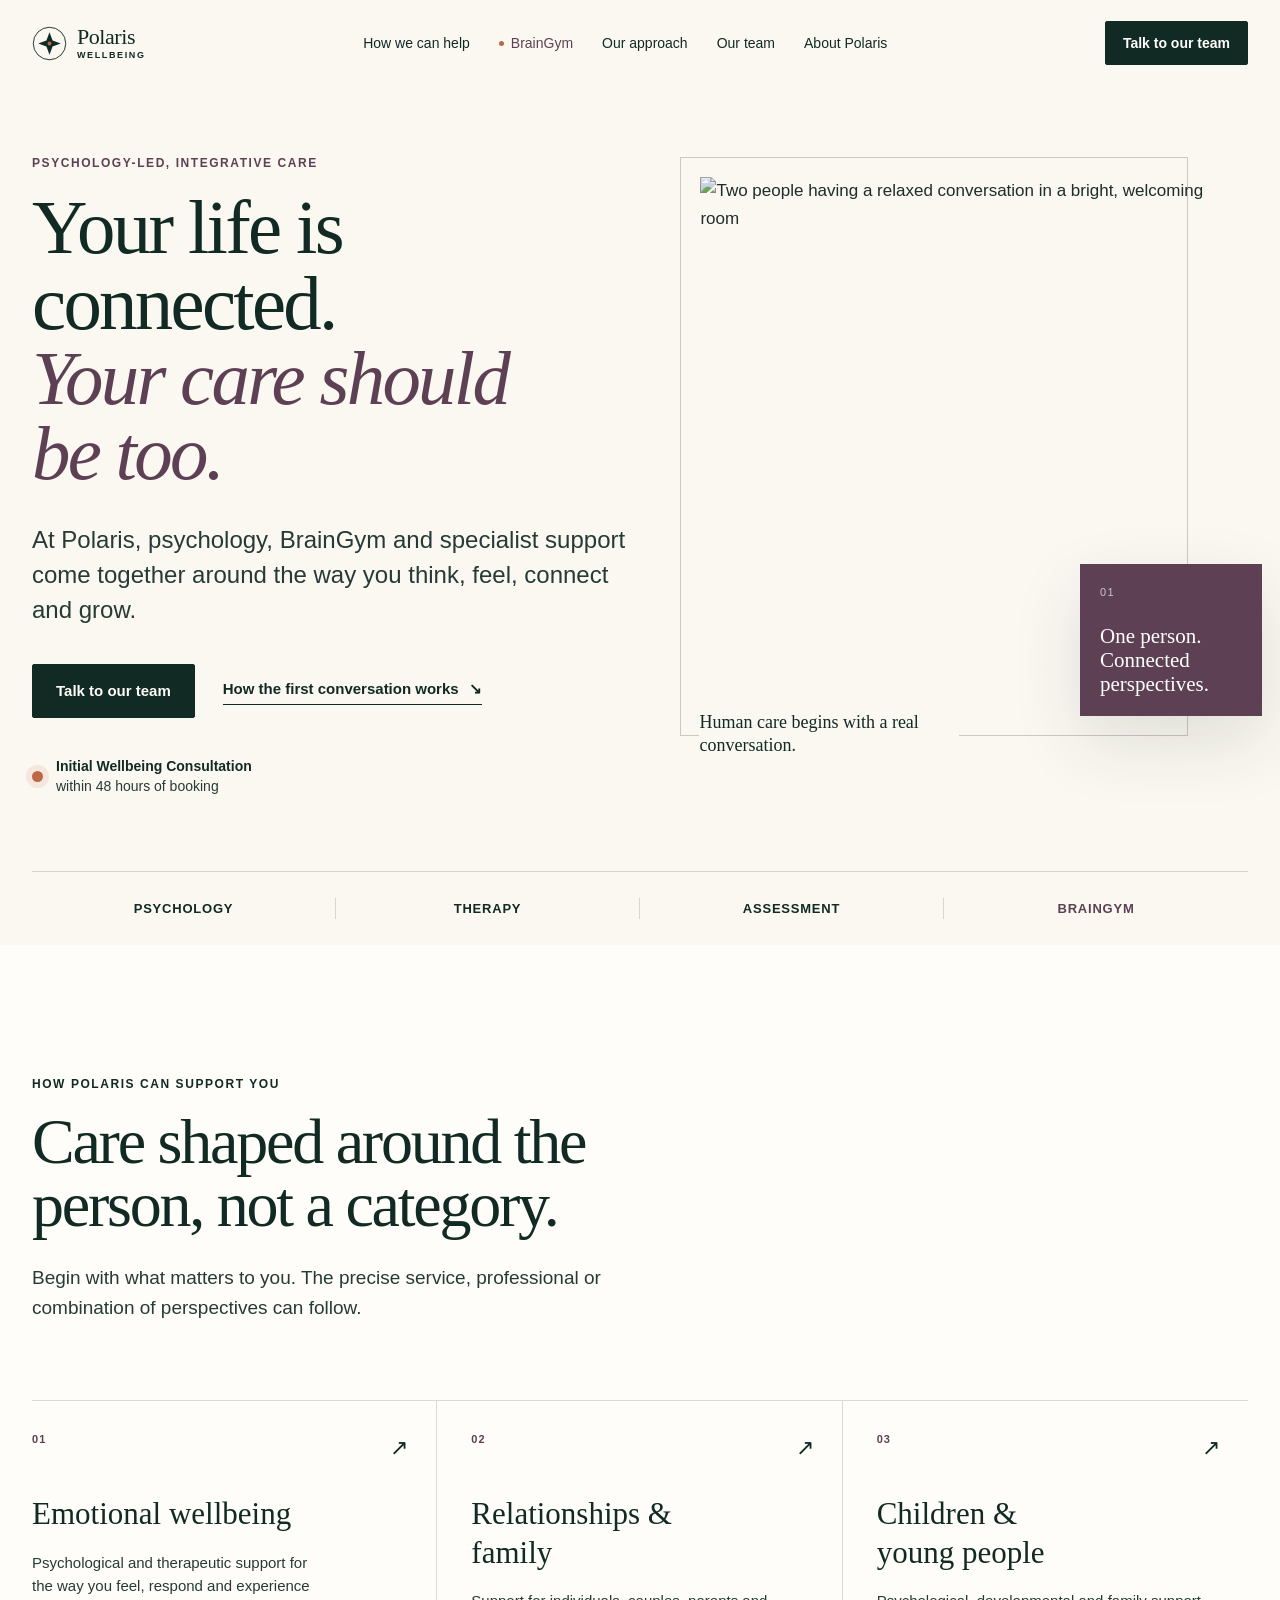
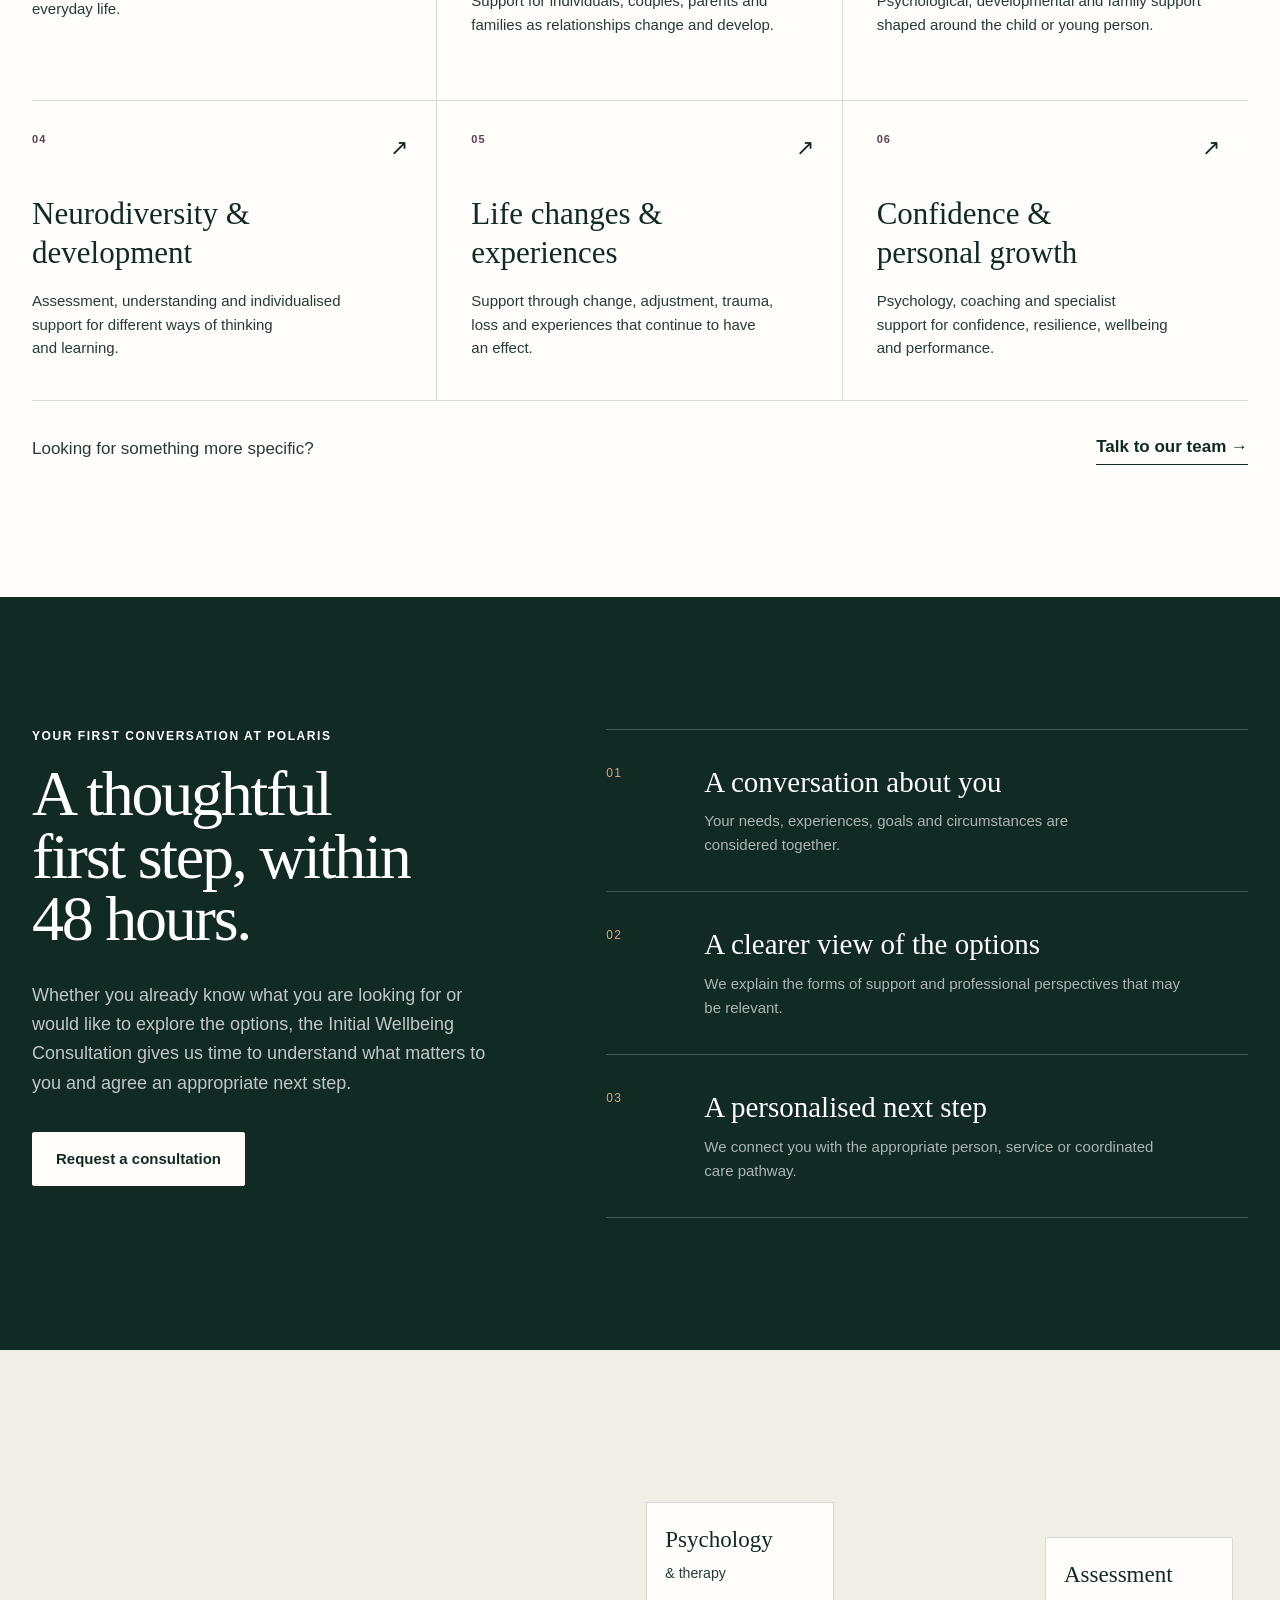
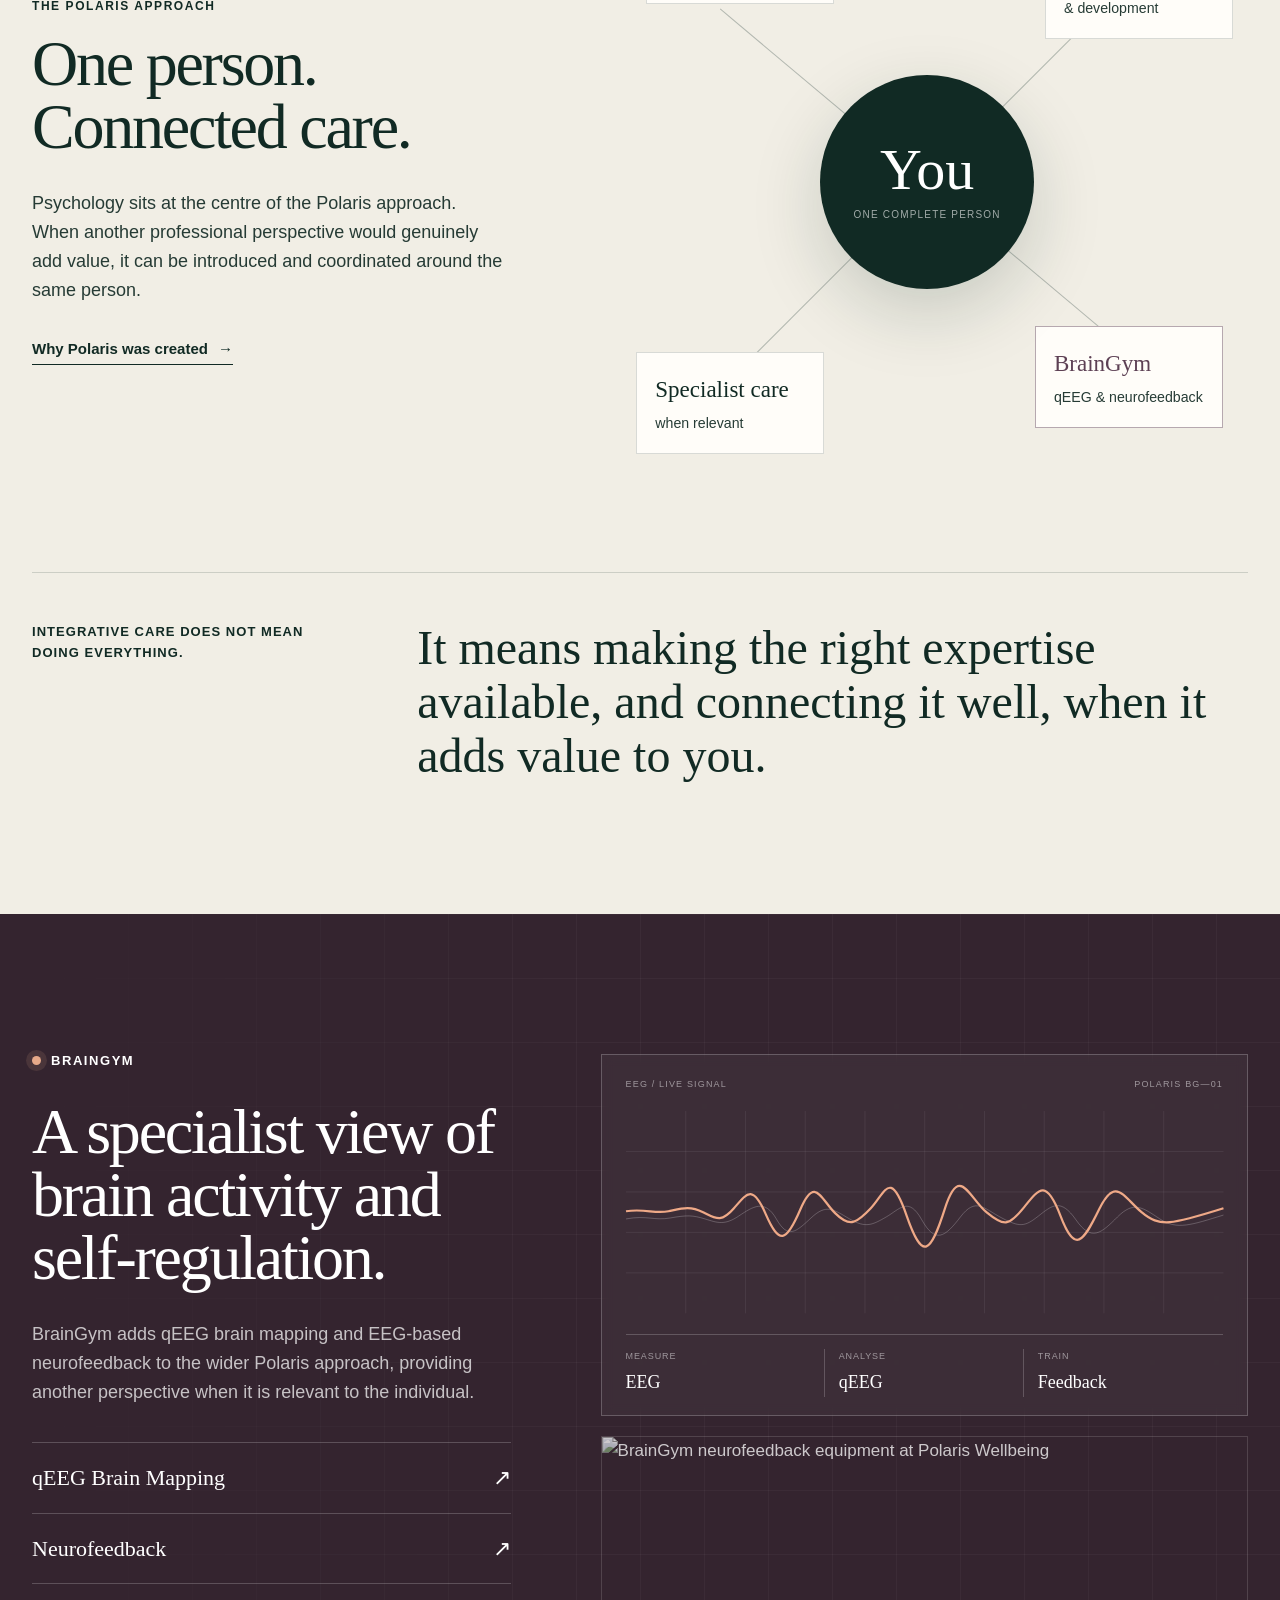
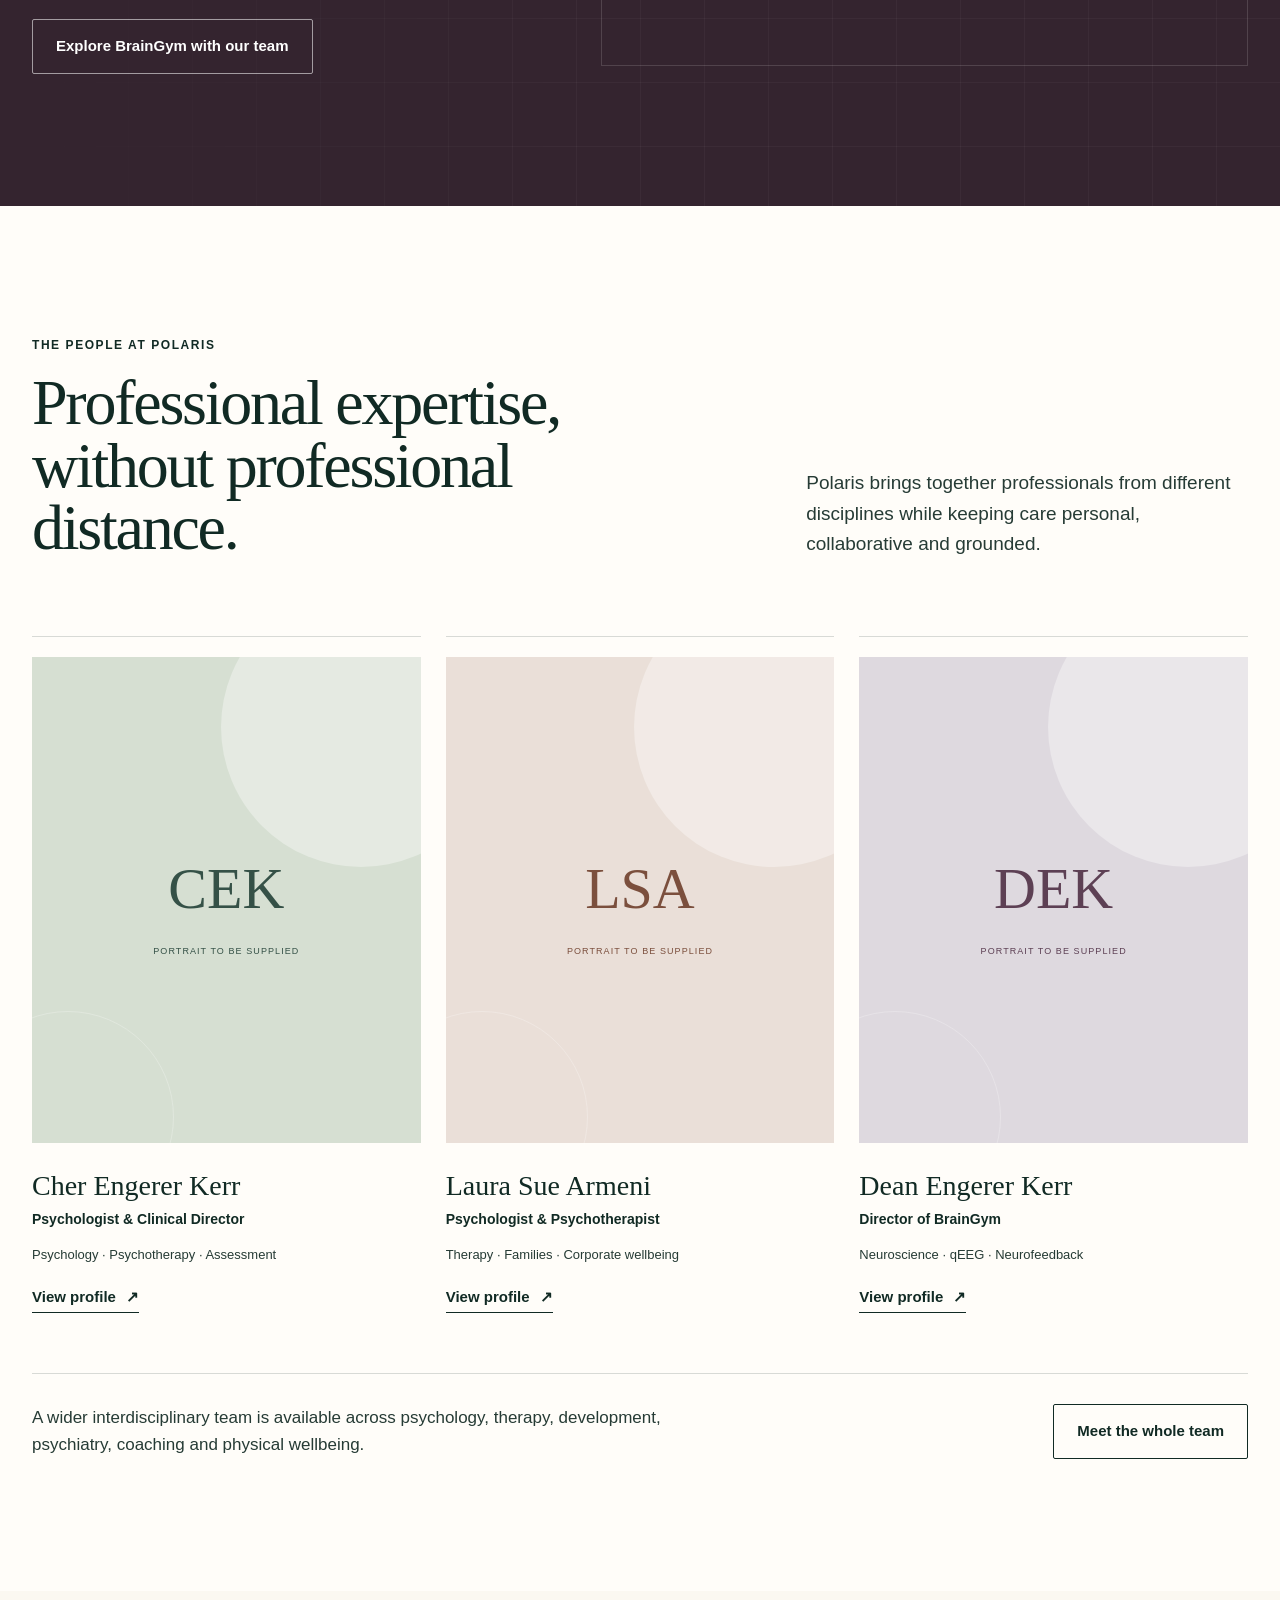
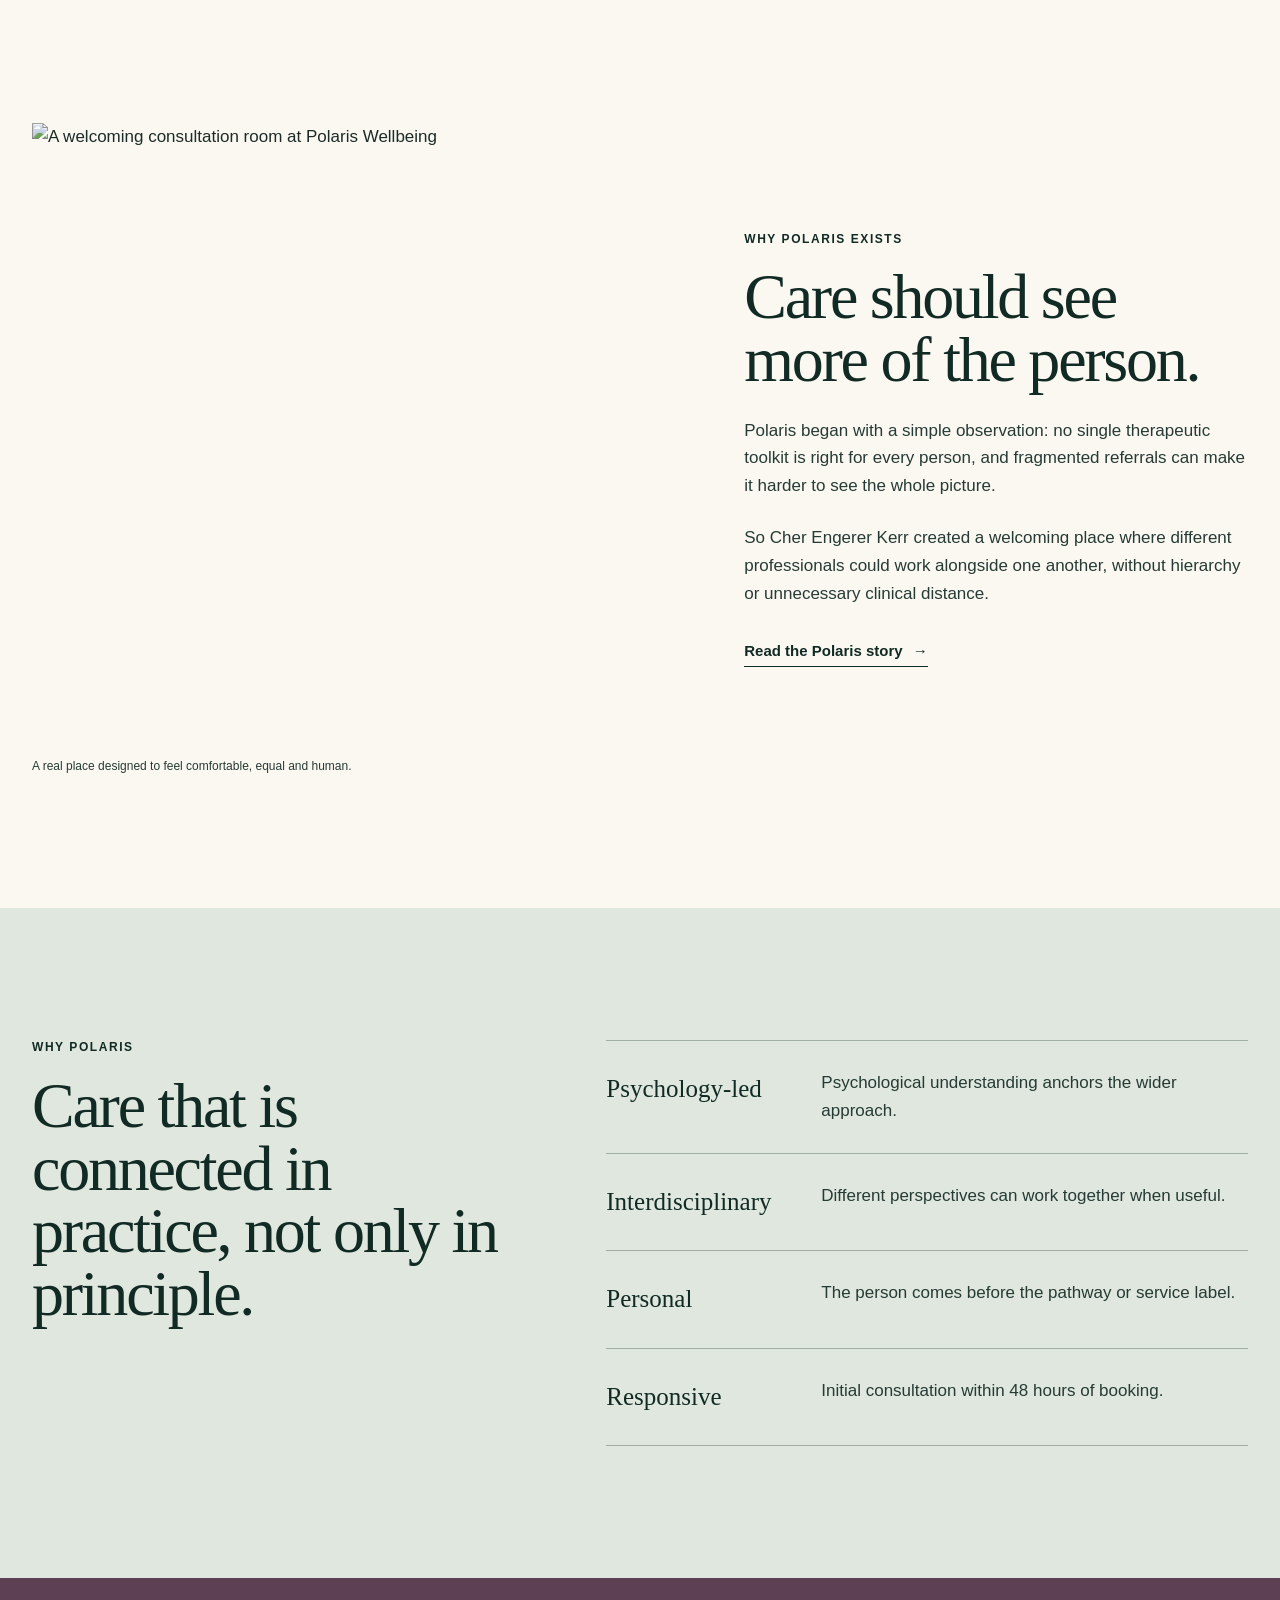
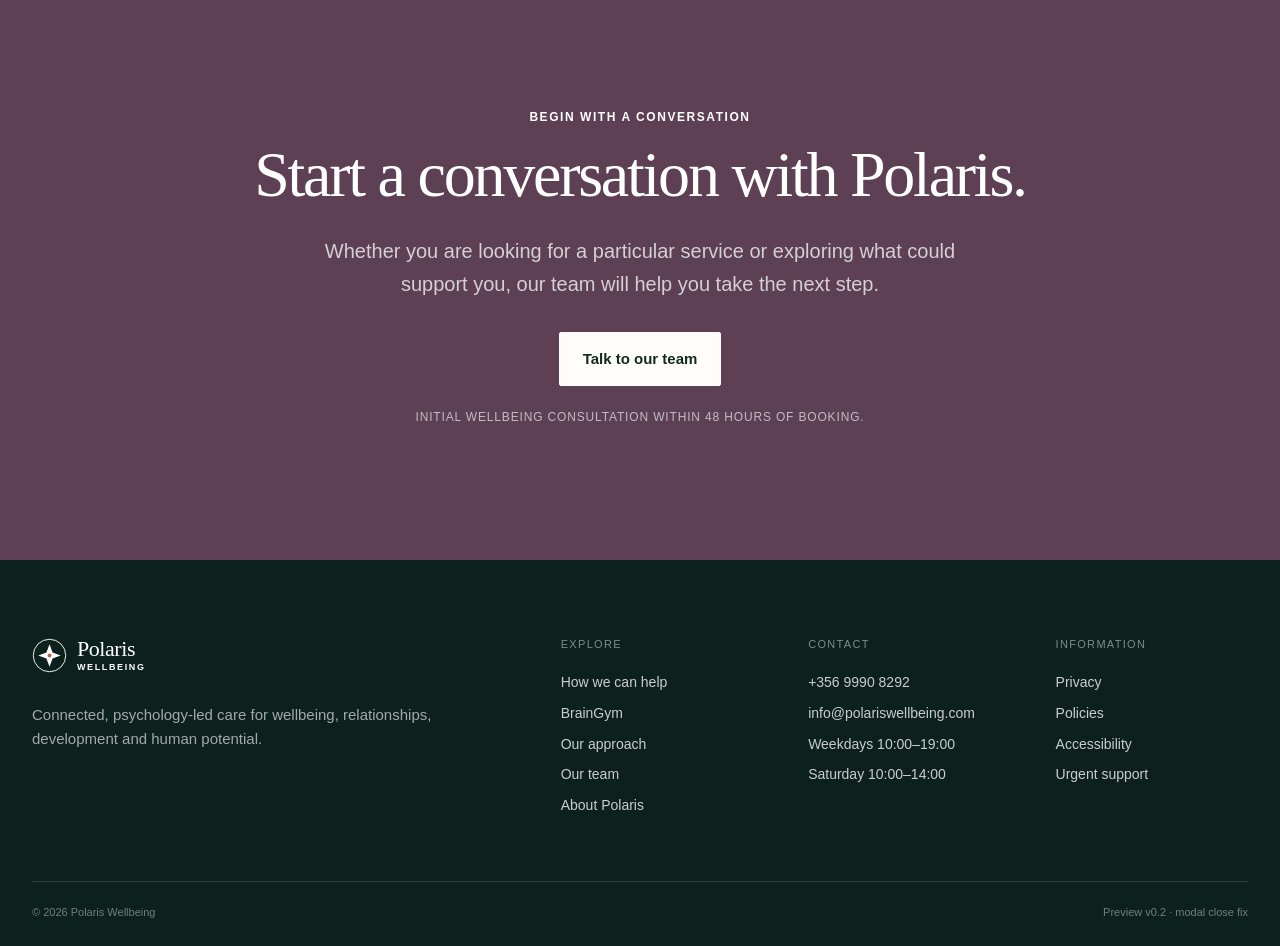
==== index.html @ 9f1a7d1c "Publish live Polaris Wellbeing review preview" ====
<!doctype html><html lang="en"><head><meta charset="utf-8"><meta name="viewport" content="width=device-width,initial-scale=1"><meta name="robots" content="noindex,nofollow"><title>Polaris Wellbeing Preview</title><style>html,body{margin:0;min-height:100%;background:#fbf8f1;color:#112a24;font-family:Arial,sans-serif}.loading{min-height:100vh;display:grid;place-items:center;text-align:center;padding:32px}.loading p{opacity:.7}</style></head><body><div class="loading" id="loading"><div><h1>Polaris Wellbeing</h1><p>Loading the live review site…</p></div></div><script type="module">const payload='H4sIAPFhkmoC/+V925LjyJXYe39FihNSFyWCRYD3qq4a9fS0RhPbrZlQjzUeb2w4QCJJQgUSGACsi6SO2Cc/OhxeR6wf/AP+Avt5/Sf7A/4Fn3MyE8hMJHjp7lFYsbpUk8m8njz3PHnyxc+idFk+ZZxtym1y++wF/sOScLe+6fCd99UXHSzjYXT7jLEXW16GbLkJ84KXN519ufJmHXZZ/7QLt/ymcx/zhyzNyw5bpruS76DqQxyVm5uI38dL7tGXHot3cRmHiVcsw4Tf+I6OIl4s8zgr43Sn9fVtmoR5XLDveZIseLxbs0UOfwuWFU/LTZqk66ce+yIP491XT1sW7iJWZHwJI8VFyYp9hlNjZbrm5YbnLMzTPVSBz+wBGnOW8bxId33HdKDOlntLGCHXpvOZPwgWwVjVL+My4bfNOf6FvUp3O74sedTTZuolPGLLMOcvLkVL7COJd3cs58lNJ8v5UjTrsE3OVzedTVlmxdXl5QrGL/rrNF0nPMzior9Mt51zWxdlWMZLasqWeVoUaR6v413dzfExL5dFEXy+Crdx8nTz5dtfvQt3xdXDelP+ejQYXI/h/5PB4Bfy99/xhyIHZOL5VZoVf+pRvUm/Pw16WFt8gja/iOIiS8Knm+IhzDpiMUX5lPBiw3kplknfb59d5Wlasj9DiefBjK/YZ74fhMHoWpV4AZQFk+FiOBZlWQhbDGWrxWq28rUyqrnyOeey5sMmLjmWrVbRai7KinCNRdGKTyNeF3kR5xmUTwez6XQhO032WygaR6PBeFQXqarDUTAKVqJ8CYuFosVyMhtNRRHAHwbK14vwwp/22CjoseGkx/r+pFtXgD8AQlktGI976v/9QNYqeB6vrlinBn2nx77iab6Owx6jX9UqYONY58u3DLcQKr3MgWagCnzztHp5GMV7qBlkj7LhBpD8ivnBaFAXhVH6cMUGLJhkj2wKP8iVzGAV+P8AV4JzfP/s2S/Zn9kiffSK+E9AKVfwOYdpelB0zd4/+/tNHEV89w9QSWLFFdulO85+Fm+RlMNdidWIb/2ZAcNIk8Rb8E14H6ewzcUW8GODNRZp9ESIsg1h8TuYHU52ES7v1sQDrth9mF9IXCDoEamrYkAlKkQi8AQ+q58QRPVvsAzYOH8qgEG7tOFim/z+JCAIPfDFXQzdUH2aIa0c1oJ8Kix4hNVK/lh6Od8BNOjnFFjhFnp/w9fxIk7i8gnhh+vq71JPLB1gkN7zfJUg/AXocPHxdq0DcJGky7trRpwYpjUY/PyaqUmG+zLFJiE0kBCId8AqY4AzzSgCrpKHyJXFThBw92WZ7pCpZ/uyR/WAqWEXuEatB1XV0fn7Z1dXBU+AXcX0e3NrkNK61459gbbP+kXupbsE9phlaRGL+YWLIk32Ja/XCttSLZW+ZGEUEXgH1xVqePRLE5DLJAbSBbZaXgx69F8Ym9iEV2ThkiNAHvIwu5ZITJ2+h6ndxZlHHFWf3Cp+hI0GWZThHuCICV+V6vOfYGkRf7xi8/kcKuWAZKs0B45CH5Ow5D9ceP548HOYQhNUAiwSUjRDbaU4APNH2aM5uatVutwXMEX3YIOuqI70DpUkQLfx7gIk+PICsYh5bALddntqw7But6sAC7MSbE3hWL+odrue3BBYi4Qbf+KLPH2AnyuiRaZC8NGJLSDgmaQWyCoPsgTkEAK4LIG34GbRYH1/yLcSr7VVg5bA8yXQIbEWv8c2wLA2Q5DcCB2sjLt8xUDClkCFVSV9otdOVoGMtGvNbEQz02ffn8+ac/X6g+EYZ4ujScqSAAD5sc0uxrPssccm9w89NoOPtF00p0bN0QhrjrHmZKJqDh2zF40C3wXfsbUMFPbQT2Z2g5SpSB54WgiQDQHQglZ2JEIVrcAoDMg1jiyW24LdNocmLKdiwMlqomMpqGr8grWzYChKK44oMNNbJZzKgQuvAV1LvgVRtwRFj+dY/Md9UcarJ09qf/[base64]/R8SohUI0HCIwvzJ6px2NgOgo9J1Wg/[base64]/N/v9ecjoudHzbhCAAwkUiK6SUUwytPMW8VJiRBeJPsczC61MWJgWMmOVq2zuNkEYVxh8DqPAQr41wPEzXCXkSj2WzQTESLMX+USNITLQ+J+TlxHMszRE9NGIRoxODswVY+6Qw8UjbtaFx2Ode1efANAJArtijJP71AJMvBFlHrKQOg3+s/CcoNaFPXkalvbQXqzZZwvE36VhEXpLTdxElV9GNLI3YWiNns/CNJKzIiK0H63VlreAXVT6nJBg8OMXZoxaJuBUDbVOFIsan3N3cyqqWTPjirZ/YgXd2AJebvwHgZRihbYg6saDSpgHOOrwVyCSO81NMg854DS8T13SHCXVmv2dHUVrkop1aQm2OlcO+1OYdJBH7nEXjK2FQ/zZg17tM2W0zkO9WWxa3OCxLLracrBm0vpwx9vgd7S9dO2ltKGaneoydXVgsN2chsUNp2bHgeDTumLNBDlPKcau1ca9Zjg1gCOpCJYbRmDHeoRUgj3FE58y3d7r0zXa9IMDQ/S9QcKJrkGoRK2KYhow9LeNqSRNSmk86tdWl4o/0XX4ahpRRCTGymzayoM6FOE/DZdxAmXVNfqDFN7IVwVllYtRU+99hnJpWCmtqAeonIeWGzNrBUa7oCRWEyr8DcmodOya/xKJ5H4RgsKJLKgeMxTSywCvRb3m+uGfwLnZPEj/[base64]/Y6HLmNE3PWJ4xl0rFcJt8el1LI/NNf6t/Nl83NV7876Q+TJj1/MGoNwXt2Nd35T4u9mHSIu0rOsbdF38GUi5S42yTlmlLW8OtpVVvE4IufUDaFR6NjKhKeqr4fu1whdFS58PeZNSbjXr9YNbVTBHPtycuHP0K4NIvKOh+Mrnf9Nh0MiBUTxd/BD4FdgJWQw5UFdWzHo9/LrZHWRNFWO5ztPf606BLa81Bu70Qxok5kVW8XoaZcu62KkaeRAmpDvkCkytiDiYDt06kBJMpddCtx/yJkBin6cNCTDh8m2o5IJt5yxKktuIJ6lKLGJNCowhgFrQsQDC3Fg+9woYa+ZVDHb91rdnZtoLUGvRVCg9uQzEnFV9yDjV/IQ5TrFRCZ/2pNVp2uq3h8hv7Y+n5zykaAPRI29k2HWls4pDKcZo4zDloeeXFqIcWa7fdRDVmpJwdaLNIlVJV1cE6PNECGkyOWECKKVZ6nmu9rkma9qXZzaDZpI9/jyv80EpGShxyX9YHOOTRMOXwbKDL4UqJUMLOaChPTqq2U4H/drVblpnL1cX+pCH2g4ktBcksbBN5csVK6ToLuYYKuU7AWm0oREIL+YcCbAdF15DExkj9OVk7PgnJjnq25DQst5a2oqtduRFbdDHcdV1YqbRGIQOG1UlkWye/Crqarnmo1YEjDFNiqNkEE6ub3X67oC5sdmph8qiBXf6p7hDkBS3asIEZ8kiuloaz2l98lPkOm9MZSV+GMUhmjjEcNuhIHHQ4yabhuraY/XhsDBjmwhRwCVNBskShamtsLVZIplPMWgdONCZxwJE9VP5S1WaVpsKR0jQrTlHTj1mAwq03sDBRDpo5FG/Js571V3GO/DDdwRKLsDVywhUOACPp7c7je/3ZeJWTNF/VhxlNW7Iow7xsDiXMNpvrjycKAo7KyPvJTSINyq6zrdLQh0KvFzyi9cRoOmpxGRjjFyXPCvNQW48ZwbhCZZ7qTqR2GSAOobptIyXxybtAkVX+yrQtazFxunA4PqVbpRI14y4O8bfPokU4ms3bOiYOd6IyOW/lZ46OLa42HjS42vwgakzGLu6GFBdmWZ6Gy027kKlsaFnTg41M9+Wnpi1Nda1GIp/LMVIJHKTioIM2PQnDVcHMz9qMZE2ZmQwqisZGOOOcH7QHydyk/RGfXDzag596noh8UpLRN7yxgT9q8zRYWwCfl7wRz+HU+0/jqpVtPrSdF+hj0mMhp71R0BtOen1/1m3ASCe2o6QxdtiwzR5VWINGAw030eCAmXjAeqmNxUk9bhIueNKy2RWUAs1SNrmXQMJjsROHtGxtFsKD1WNGmQSIree5Wp7OpYbtXKo5tL4Xo6M0h35xoSVpwYIjg8IWqopwQihNf2xQIWnk0lcx0vWtsUY0Omes3U+jcbdVdaXOI61zIY6ktm5ME/foHDagqFx4q43TkAohPRG8fkU9XDdP02t6C3R6I6oJTXUwT0vkM0EwiPjarrtw1h36Y0fdpbPuyNVt5KzqD+tuKyaf5fFuGWd0omVItIFGQBKpZp/[base64]/7xoAU9aOa1c+WEubD46EwIihH4Ac5THJhwWMWZ6IYSOK7FSiOirY9Wln+6Tg9dHOXGfF81MOdj7j03COtsCBQ51g6Pf8ybznD6f1qU41BVJvG2bjdFAHxGj1bm0jYDJw2ojjwzZi0GIjVoNhiFxtH9a7Mj6F9eqGl9Vj2DwDPOZHOHSOK/w459qD5wQVuZbQdFGf4r6xu9EiEB2duXw4tQun6qs6FnTFVNUOZ4BgmHggmCM9DAFXKDR4f3bgoM68gxV0r11RfTojJIXKHbU3qZxQYkqAQ1JvOhMr7IitlksQ7YG13QZkivu1dshLIU2KrOSRqvAN1AJOhmfrPanoBkeEngNS024jVE/[base64]/QOajnUWPhV5d8nB77GgS6zjOJQVvOI34QLsDHa8/[base64]/5hPk59SstN45D5s2gSraKgPvgYjsf+aGq2S0JgcnZDYBmraFY3nC5Gq2FkNox4uGsMyKN5tKrbyUQDNgM454ilXfTIHvO04XUaO0MNXXduVCfqmrFii2iuosY4c5qxbS5RYprOc9lJ0w82HJzrB/sIg4uY8dhg7tpRrh7mImiz9XC3ANX06WAww3tZ6TzpgWIV5drsVNeFGMOhdbjo0KpvRiROhHRxKAzNGMPJ2IgxnHQbfRtBhnoQw7QZxDByXhpvDQaiUdz+hsrlrlU6duY2bkYnjU8c37hh2Iw/QETJwXIu9nST4dB10PdGzZ/4wF8fqeW8vzod1OtSnh4Dydxkazn1h113T8LIOZEuZuZ5unDh1D6A2RH/yalTKk/nyOM2CEWWYtnKRJYJ0CgZJCcGobo0svdVP/XdwXoj55XKqAbTUiE0kz6oSgcpZjIznHUEe7p2OAwO++usg3t7aiqet3kB5Hhgw2B6REdoDycYdbVbp5XUMuT5IAp8f9kaEjyV12qU1S06OZfxT4CIa+MBWGxtPozH+r3C6j5248xBDixuBVoSbeQ3+dzh/ZoE7kALNQw0bC5PsJxaKAumIyy0ZnMts0VNtIEzeu98tbB1YSN5yqhNJASIa18dATVH4pUcXbbcr29k6tljGiEkRPlb9b1Kg2AhloCUrVqNGqqV2N8DPNr0MAzPV7I0B21jw9rBX/E/aBIuUfd+OnzTW7Mg6NLnsVnSdS9l/atRlCu35XS7Huvku4fiBL4XBD1/JsnlkL9Y3TeM+CrcJ6UxOcA3for1pKX2mYpLUvPgHm8dWF4faZJ7T4q5q8RW1S/iejuRUpnulxvRqJGliyYY70666IEhC8Sr5MUp/TDJk2c6syrKRqRpEi7ZcBdvJTUQJGDFaMYXALNFvITp/Cnm+UU/6PUB0ADuLhrKlDvs13f8aZWHW17ULYFwc6IP1xnEv6d0SIiBjFRmdx3KqNTYIOWz+hAqGTY1MkJTySHtEOagjne0x29JHDSoEgeNq6QCMTQ/JdtDW1T6sYu2xh1p8c3pW7LsFnFrsk7gcBDrx46buoSx8o4fUAOgT7ZPCIFqTC/DzNvAzEhaqqAZYxWNEEZXnJaEf5qp+4Sn3SMw29k+2sMs5rQbA217c5q+gfcQ7TwR4hLG4ZPKQEau6qqoCOtpbpJ2nFjdTNCSHjkSJjlAV0lR1xGHdWNAxhYecj2bnXsrjjYtnRq1xU6ZDao7CCfE5skkDRYq1AFvVvmBoDdXD6dbKqND4bmuKZwW/[base64]/Ojwizyk19/g9sINCS/+j9WXf6zWCxIz0dIPjMpVEceA+72mV+eY+NlDZsfSr5YYv70DW/UpNvy1u3pWcru2ekj2ImfKvGurczH9qEVke34fLJ+UbOlkMgCAqhAQ6dAtM18Br7HICUwo2Com6bUtXMtPvlxPJKiap2Pefrbui6tof/erZsYcHdGjljAt0FVx8syVLcHpuB+mO1rWHiS6X1DLcTnV5aDQW7rDpwROUHMiLYr500nOnqpRJ0nR9UjZi/akjseZUUybFMJjPTctCqUb0rw8n1BWNvQiMkicjPk4UkROqoOX8esujOGQXmsPNH6Ct26XcqlYOLSvZ0XusYeV/Oy29m95ySaFLZnou6QOBSi3Zliodk/qp89ockN792aiS38pMVa2d50pKRDJmX+Q+HEIRqBAKo6l1A3nXdQUynXhnv73bwNGvcVKpx0Ax1ryuCbLcumQGJUaIM3x3HPkIf++sgpgeKiNAPq5+M/3MrY7loelYntZ+ZaVzuhGYou8l/h5JLY1SrplaWgC4mUd6XqWRbuK9kW2CsEuYpjqiaejuoiRX8j3zxEGiq50kyR8EmSW+DTI7hTyUx94wT838I3VvZqamKw0mWgKl9vlrSY5apVpb5isjtFb1V6fn0dVCctQoC8+gdC2aRiXPoQZ0JER/PGc7i0OM7XlIYV8F3uiRMRrLsRKVHOMmgpkYWtfA1ZMKmtEzxp3qlXH31mAsbibibldbZheeTLdgzWVgklodWWeoAePgTDZM2HyU9+rUEowH5rGsGdZuL9e+wX82En8E661jM1r48DEKn4wqcLbdFG/pAzm4Blzt0q6RHX1aE4XzftnRGQb1hjfCU61wt6aoOdr5yGx3MmOsxzspiNGfXPoDfaCPxBZ3TM6hLIEeaoF5wY0OXGxsNKnX1hLs0Aae8cBAiTMEew1ZdL/LuAi9E5Xet8VF4hb9lLNBiH7xOIthE01qRnJYLcBjoNPVgqnGke1nFMaVGLFPP05RQUdDPbRJy6I2k1nU7OZt0UvBsBFTN3GKLpde4hIyDXu2jaHUbj8z/OQAAxFSVTNwZEz33G8+++HZ/VUJAZQ1Y13w1bhT2+V4uT9zs6Jy1qh+LZGh6QutV731lFF1TVQHtZsMqnhh5ditJtxSHjW6OXZ3Vfe41rN3XjxwI047dw7O5Jajy1E/OMqohvMPZlR1uH0N/NaYIfvRpXOYm2JtZ7AyraIKkDimOBjhB02BUpvP9jm988YFsr95UGAuR2E72RFqIrGlKwEGZUYU6REpBEGdh3v4wB1QLr6u5sVy5tqZt/rh8Jn3Dyecef9QnXnby23RJ4OJzq+OHVIP543a1dFo2xHlwHFEOWhkotBt8PZTMj3toUSVfHuyAtx+2KAMRE2OZjlfAfcGvSHaL3nkbVN1to3fhVT9ZY/9sr4O8cv6qkAjAIM8PvqLajVuRHsVQtQf+NuipRYgtKgGc95jdIJvVNSdWgf6k8zC9tmZHjQl7AAYLy7lM4AvLsUjlS9QkaD3AUOMWCiKm071vJV6BPGzLTDCzu07KEdElfEULy7D22fYUD4JoVrXzzV0WBSWofyCY0Bl5GOqJmkpuqOhIyrpkyHmUk2kTLMOC/M4FALI9bblJt3yqh989vB+bfRFztwOwzc3v0gfbzpoRY8C+J/sWFyWuemU+V7vB3oSzxOwJTQK/A5bPol/85uOP++PO7cvLkUNoxE9hRDddN4GPpv2x8Bm+lNgu/0hG47wq5948/6MDfvTN1ADyxIPvmDhm6moAB89+TuU/AccCHs9cW5Bf+iaGiDC/VoHEzAJo0dBp+phTsQb+m5UwVO12wr0UIcK9DG0XhW+0Gd0uMpd0Xyw1t7mQCv5E4Mf4jVRgL6vocIJaa92bn+bPrAHgAGoOoBZGY2nVZfD6bn4K7yqCm7VO6h2a1lRKR2d22/2OVPfWiqjYSQq4qeWSqQPdG5fLjDhVQXtsIYaTLiGmzzfUAgtvhnPMNV+uA7Dd2pVLUmMacZFHCiw5Ho634XJHZJ2KudaDS7ato2vea/twWgj+SPsf8QB/VdhUnBZSjcU0gTbi0Tz2I2cntajhZwV1xBJ/wGusBKG9U00U7gsS40vjWWJb8CT5Ap1vKyz4HdYHFmT1fH0Lf2go6lcS91AXsGrJmBzwX+DiN2CzMeR1sZVczer/dSIBz8oIURPFAMkxJaSXBNVleUrZ4NWo9h3lDmtG8cq97O+hVqt2qEspLQpUjJVTarnndtvjZeO8SG3kq9zCr6Tzx5nRg8b//YHhEQSrzgDQbhUjyb3Xyzy2xd8K37GpqCVpvskYgsO4Ev7Ly7hRwCM755R7eyGPaw2sHfWo9FLkMXul6PDJ/aU7hk+43rXYyvOk56aOnW2BmD07bXaYJV+dgOkPxla2eRW3TGqaK2ZWVSQLi6YfmNG1tGHNL8rJG9zaB7/+p/+u2JhOtEY+N2Ei/6ygA0XnYs2XiBwaj82Z9W4q1QHvhZvkmv61yvYkX1S0horrQFx8SHG3WajGaho+7xg6QqsrfROKA629mGuUWfRTkyQJyRSEdbPh016W8XrPRCC3pQscRtUaJgX+bJ+yZtSKBX9/Q79R8WGHvKmlp4/HQeT8Xw4GI+DuTcezKP5MhwO+WLxOdoIN6iCh+Uvwm12vYrLG7AjMvFle/PHbE0f40fgM2+HD49v//hyuPryi9nb3z4+hF/NB4sn/+GH76Nk9dvH2eqrP+zxN/r88ufDL+F/snUSL27yhTfq+/0BFf14MxMfHm782WAAe5uUN53vHlKW8RQdJWjFwF6FFNj7iC+q65gJuxTiG/GUG+qBJ7BYrJ2n+Oz5pQWq2id3+9v9FjEMWc2Cg01aMNxzGgV2RR8CSFtrZ2y82KKDdI/OvGPaukLUge9E4uz2m131dD1iZ/XYPBWi8wY4btFgQU68dCFpU1LofkZTgXiFZ3Xy56JjKzK1RHArOt8BTMKs5ceXRcGLYkvmmuN3NUMjx72uK5hqkyZYpbhUepMlPdVXpcKQIK30mVO0IP03/[base64]/8//93//ZJbDCvw6IgzYQ/56LmxbFJs4KRtyfiVBkJ6TfabCMd4A2cQQStEAtbA8SAhU9irsuCJ7UUQyIGBbyLogaaLkJd2tOlSJYXZJmf/swHrbB+BWerwNUJHgB99DBTiL1ODr3FICQG0vsFhtUIXaTB4nQb9gjNZYQWH/[base64]/HYCfoqrIIBKnjnf7RhiLtMYi3fKSALEl3RkhsYqXn9vKnekK0B7ZPt8fcMhS/[base64]/7nlBdovhj2nBz/p7mjixgaJdTDRI4sp6bCLJEfPb8mAp/vjSQh9yHZPNZvNFwgJCux3nEeycJmB6bJ2CKkuQx2Ov/RZ3ByUPIgXCA9gjXi5VnkkHA2z42C6T+ANWH5y5etQ4AK3xcFJoIxVutoDge06IjA5tcjMCSyc9RgkEYvW6oWmYlaXA1yd0CYNaz+/DXfnTAWN4HjCUbCStrSKWdjgo9zESHZniCBCd4JQ9Ly1wYXOneYRGN7rAEDvwYBV0wbOB8OIyTT6CzVenL8Tc67OYMz0lVnxtp9VLbLx+496zJpdHL4ZyqtQHRDacgFe3utYQxA12bik5DBT/AiUHmT8ifE2Sgj14n4EcAODtUhIGbXguGf+a7/bxjoO5FUYYHp7sQSmKS/KtAP6TvKPIEME4NMzQ7LEi3PJ2K+zA4YA8Dft+81Qt4wGM6SXILhziJOXCdQzQssNV8KFSZ01/o74h8CcTJwExb5yl2F2KDek0KJBm+EO6d5F4FSmQ7pBKt2AtV9TYiBlw0ppjIpTYW3uPBA8rzm61+KBWyw9qFZ3YigIrReRkpzpmMXzA8khFAE7YEWXlA6bCMwda1AMZ/mLHQIYp/kGDLevBNDezMdSPr19/JQ2kHfoDViDi8U7kB44Y1SO+q00mcZhqDvyA7EQJwtbRzjiccsSouo2br61jXhalIJ/R87zFRKZRinoouTLJ7GmqjFXk6+3Xok0Bgp20X2RbdJYjdKQSndDy+C9Bs52YHTEErA0MEQ1F0MIRFvANmGUhuKVyZ4MWWY/2ySydOnQBRWB9FtFq1RhXR1oEovm+hQv0rsrquZFDRr/5yMeZp6fu8xW3mkGWkmbqK92QJsDwCPwePWXkEODJysv5WubccZ5UVCf2uK1EaKIjkBWZ8g1AqbcIhdqlkR/uP7ndUX1uCGM60LiPpdtNSmRdCEt8iouKwlSHtYfu0JG/+cRFpyF6bYeNADUtkVbN3ool6oFBR70ZltA9MNDvLE71wWM0UeCQPagu6J9oF76WVm+FB6Qpt8c8HGJu9jshR8hLew3jgJZhPt2hgIubeMnefP2H1+zd11/97uUbI7rr22/evPz91+/YF1/96z/+t8ridEkJDAY1Ij8nwQATfncY5mm+6cTbtakqvVyAhADAIU0wMTcWJ8keS62IRD3g01wMMSgKAsVQ09/CmPBhNpIf/GCiPk1m9GkSsMEfYFZv/WCkPs0m8lMwmslPQ3+gPk1Vi9FQtRjNVYvxWLZwRY62zZleB2m84qFW4fsBexUEeJm+x4I5fB/12GgC//rs3WQuymcB1XvnD/DDvAd/pvDLHEpGIzb3oWA8kVWmE4QDlMwD0Ungj/HiL/Q+lN0EVBnHm+IEBlAyH7IZFAwH0K8/ZO+GQ5/5Q+h4OJqKKsMplAywZD4QHY/8EQw1gOkGMzGb0dhncyyYyG5G0K8fTHts7MuRxsMJXiqAkvFIzGY8m4rZIAbBcs+FbQXJwQggOZCTxH9hXAAPlr+bTNgcAYnFY/ZujoBGIPkIeVgLrJVNx1AwQmBNoQBa4ENQzJ/huhFq8AdBHRDsJ1AwxF6gSoBLwV6C6YiN57iP2GYGQPOhlxECduiLKkOAPYJoOB2JqQznUwlFABhABoAGIJpiwdiXYMW6OJfRXM5lDP3OYKDxcCx6GU8mOhB9NxCtUOUWjoE3eprUiCxAMIm3PCz2pPLp8UtA1rUSeOnyRdQ9vIRhngq7hx/P6eI7ZJlWB7+pZUZrJ8d00EZok3l36Wh4UyaEeXVEQPFND5lKnXi5B6kRRsUlYNPo0h9cGnrB1MugRXgfr2SgUSVcTPWB/7iPyXLQ/[base64]/+uIn6yLdW4qAkvOHltk5hHJ3tFKCbBGtt1iGhBCtenhRqjWSHM7VewrxR68yVdzkvzJkbafVFiKT1umf3L/2Lim/RKYIHuVzjDa1bp2H9AqwfxEhHuA9VqiTV/JUyil0vOR6U39ODJO7C2X+YArrgFk968e/nJMcke+mMQSUcAKD0Zjb6rUeY3KuYIPr9K8ww5Cdfjx/5t4BE+ZHM+Gn2JXqMTONKXPwFHaox9MiIproP+jdpHciLqkAEOsonCKwBnyPKHfy3D/P8brDkq9w5GQ7yUbhjKiVjJZLwuR8EK6JhRPj4WLnOMw9FvbkjWbMSkybsdcVjmdqhJtnkqSC7UGqLtqQlbLqVxgGIE82pC9S3n4pTnYYOPJDWvEn2kwieOXETosTh9aY/NrtKP6NqfqVLrF/dde/JxSvVgePn9JiyLl1nmfY2XDTws9gZDzw+8sPR8vz+c9AczL/DAlho9Tiez/h8zvpYq90stTl8/8aeg/ZP0bS0e/[base64]/4oGvc09LP5aTaNk4TPmLmAg8NS2qGR5gMnY6qxZDs/kM1NlU0UYOFO+hXxLEqz4Z+jfpRgIeN+HdWlEqD6wsKrEPv6LENW88qWh1BKvlvIhK67ojdF5CcWTdA7BjeuEnjK+qjiKqeABoH90evB+nj/21LTqr4b+s6cK+hUFEUVnKdKixL/hqn5w5+LfSTq7G/K7iS3RtElnQSsWnyagUpDEVvEIIeOaYv6cbEgWspRpVBbsZMqP9pp5zQPj6MbEvMlGNENR2uK0jmNF4VatBGg7C0G7nhEaAmemGACx/h5nKrEqioSQsmxisSEQr5jDEOxRAWntoq0cdidBDrPUgQqFJRtVXlHp10OlDTHeMk0xcl0XxgAjREjv4KSIHj9+DNc7atTfCOkdugx7Bq2McGr/ghW1xh1sqx3rSEVHUaUs0oiU4cqKXns2o47pgL/IcaW99fURakk+ZmOQDU5P81ZKTfEh6EofX37x4bOclaUtG0rj2aOgFWR2cpt9sR1kk3JlIxpUC3zPvPhnGU60Dg+mO6n1snmabCN5Eu2VqcDG8MyeOak3j+fzsEH8DGU7OhcwrwapaIFPy5OpXw/FkPp8PZsE86Nz+io6v4CvD7+5ZAmdJyvQq3q3SX7sMt85t609mh4Ru33N+F+GVIn9wNRj86z/+kz+Hf91XdN/hUzd4QbGqO2rUPR9GX+/ExXMSc24M6tx+K7L4t+xbB4ksXsa8aK3wktLOxyKPQGutfydenZEY6956/WMb6xYpzmrmTRD6l//JwFKeNA1cC4IiUgD0BfTl3A/6AfqGtmkUCpUCUzQ86k2qCYHxSsMLuWNel6gT1SkXXQR0nyovHXUvObYmH4C7LJ7q9mVcYv4cEsVm8js9a4wl2+3n85z5d1S8J61PtlAB5WpA/K0S/lZmHEtjM/LJOWVoM+OcZeQcsWGayodtyOhaooSc4ICkRKGSpC54lNDX54eNFxOk2qtsR6HphN7/+eeWXDQHIGXthlnaOlUrp17L61lOZa/YpA/0XAb1UilnnYaodY918LL3h+UGEYLa0NLJpWunpaCbNO13aNzynp3iLNAQpKHshm44KN1POfsewv6WX+piBxAQ+F550/mPiyRE50aO2LNLUdvm+fnwDo7BW/kPwSC1gfsWvTJrYTss8UKgiH8VNoZIxJk8fRgMXVf/WjJUuSHYlNfnQmZ4DDKvMDFaEyrvMh5WUY0CFHsyywAeXFCWuoH2kwDmEE0fo92t2NHzgTU6Bqx3+KBWyOQANszecAwMe0IGHfESlKZC3jEiP6YgWRIzeEEzjX4iurT4Kr0vY60byyyuStXMTGyNXajeqXNuQPUrTPK/sC9kUGx1ReuQpaw/7XbElaeNJYuO8lJLTA61LkhIVhcCn9xXNe0jOphU3QN5IeXOI6ls41283W8rBMgxsgf3XiXmULoY0ZTMGBqKq1nO2I9WeDVDP2Rcv6xDb5rVWWBVuKi4GBhuq1gt8cYYlmCevC1qY/syVXdRVJlaByArDWOdj4iH1NrHNk1e8TIdMOUUPa4IFb7D7p8QSqCXyN/bbzFUL3g1j27F7OSqBJpixuK0I5cII3REzD4wiicMCwebW7wypqLhqLTylTeWe/YwlKhCwZ/yZLBLI2nFJxxLZM2oBqOEJTCaynbyycahsw41zDf45VDnjhg9hTNHMFgN8e0m3TlRNsMfFEMCeWmjLxY5kbZ9rNdo8LrG4lvKTyXGkl/M0UThpySSb23p8dOSh3Iyq31GL2wBaqVNJEqh+kiUsocTu+na8080gNqg5kZ/Wrx1cF4EWYstJq5zf64uA36TiYxQloLwonrPUqxN6TlgXj/[base64]/PUNeEqod2bf3NzFVSP9gIiuT/[base64]/vdaDvt/[base64]/CG7fZJcv2sRpbdO3qZA34RlC0I9fM+MaY3cVH2Bd1dPI8LT7ziwaPnGMC0i9KHvij5gd0yf0Ijqg4v6JusFUbRa3x1GvtD593Fc9EO+lH1e/RkVoHBFfh6y56z911tnoTuktBrFsRYvGIXP9PYwF/[base64]/Te+5YnQZhOcPP+xfaFDXhWyOmQFWap/h4AEG1TRdL18Xwh3WpA0yivSWPnP0KkB7tXYd/rQVFKFtkW9xfwLa+GvRa1sXdEjVvbthzaRY+71Z9MV3a9dFEfCXirKHr56ZP+/m10YaEm92i6ee2WpFEs1t9x+mggcHcRR4qsoSFc1zeqKjtLfYD1MCwDbxAJxyr8phmkcd81a8GfA9cCgzWk1Z62FF8ysqPeIpPAcMnchXXAJD/NnhqTZvMYqUaR5I/WYyErGqNc4i673WpotS4Q1KxZo11G1d9YRgjBXD8QSMD+t5HYw7+/ZKvQtgsNZ028dCQCNpy1W/WepUENBYsF1rz/sa87/gTaEA718SRIsXkoZIgy9fFMsz4c/aLX0jDBD78TOenXYO/GJOQYoyC7MmkeU4ButKe+0aWP2d0SoxqGU3ic7YD291VE0Q84CZYmgbLAXiLUk0TgIInq5JcHf7Sj4u6+926a9QS3T31xVmvLe5A5byPi3iRcCUR1H/UMvv7nfx4oXdk1H5ffX5flb9HfbPcAPbhpa8rNuj7AfxMv17VSvIBu0G+GudQiTRlRs6yW8+3mm0i50KsCbSoI0vHqb/v4objG3TSGn9xKV6fe3G5KbfJ7bP/B7xcV/td4QAA';try{if(!('DecompressionStream'in window))throw new Error('This browser is too old for the preview loader.');const bytes=Uint8Array.from(atob(payload),c=>c.charCodeAt(0));const stream=new Blob([bytes]).stream().pipeThrough(new DecompressionStream('gzip'));const html=await new Response(stream).text();document.open();document.write(html);document.close()}catch(error){document.getElementById('loading').innerHTML='<div><h1>Preview could not load</h1><p>'+String(error)+'</p><p>Please use current Safari, Chrome, Edge or Firefox.</p></div>'}</script></body></html>
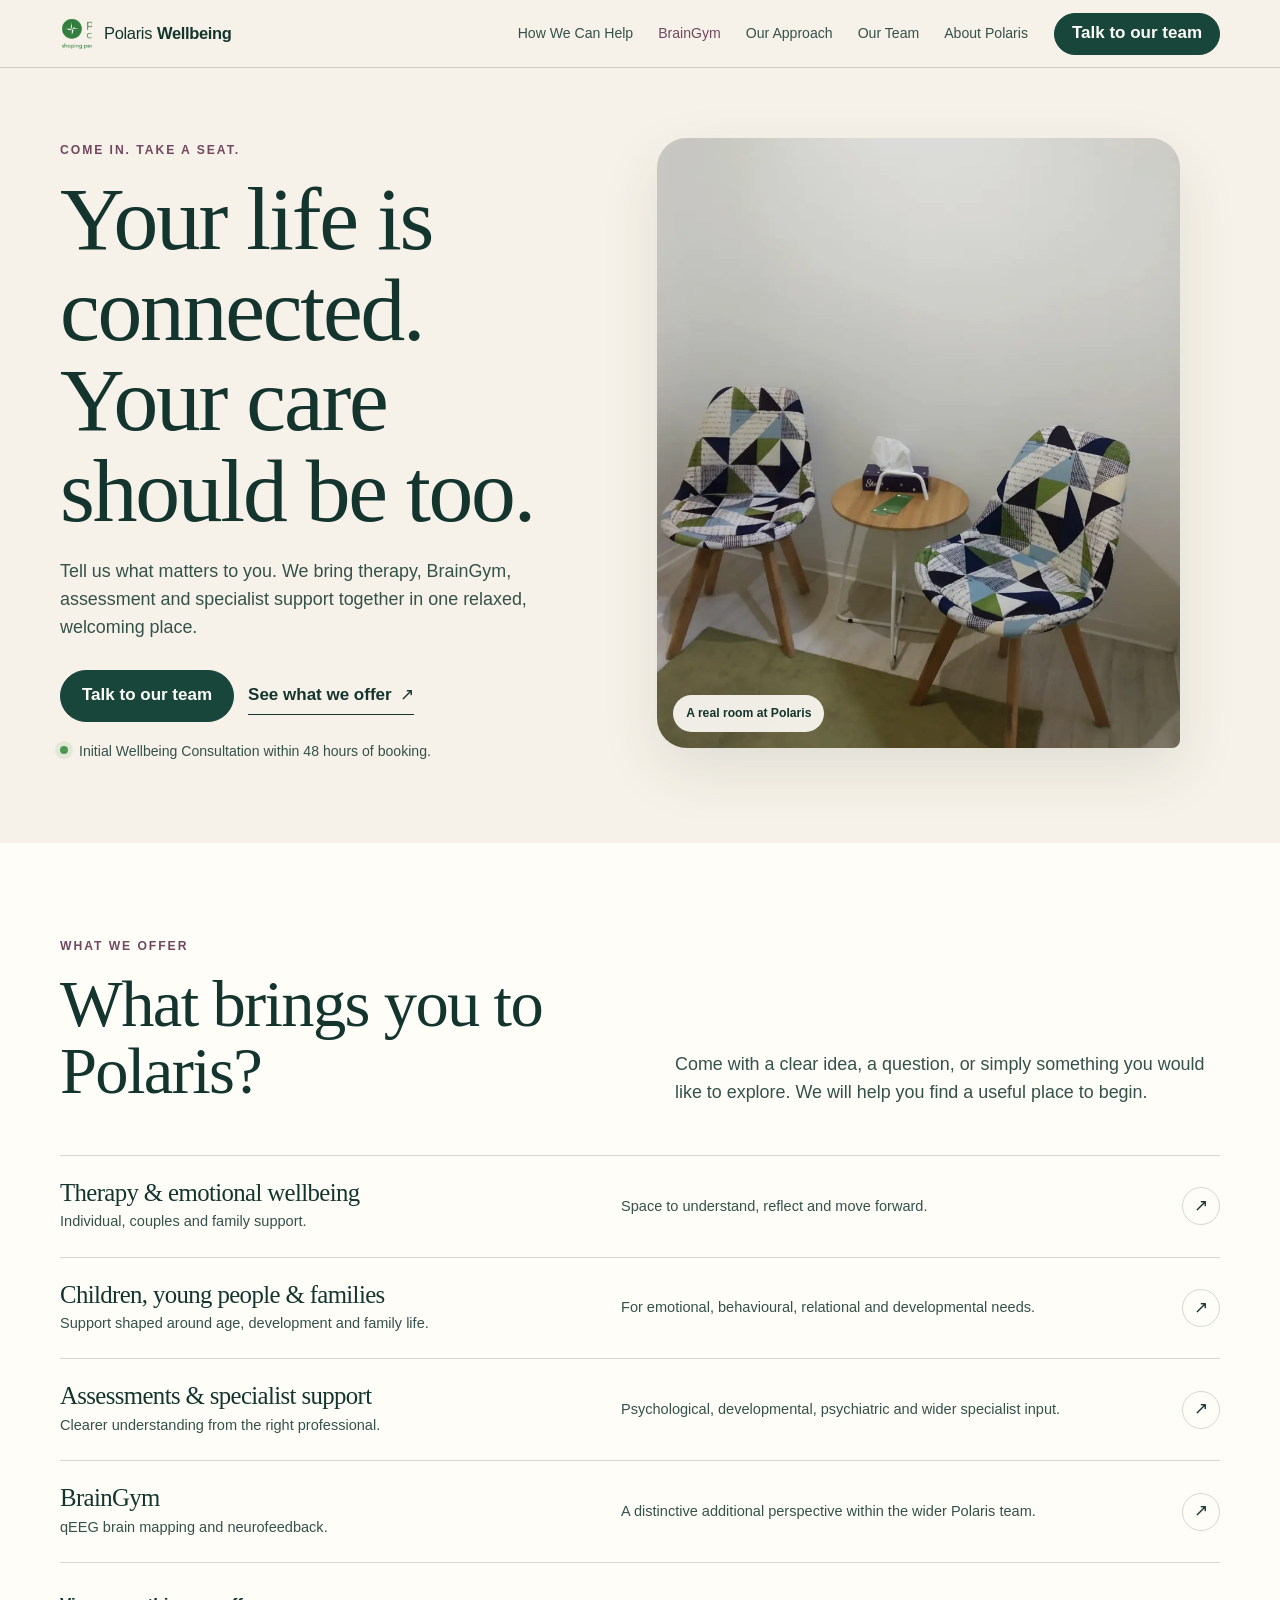
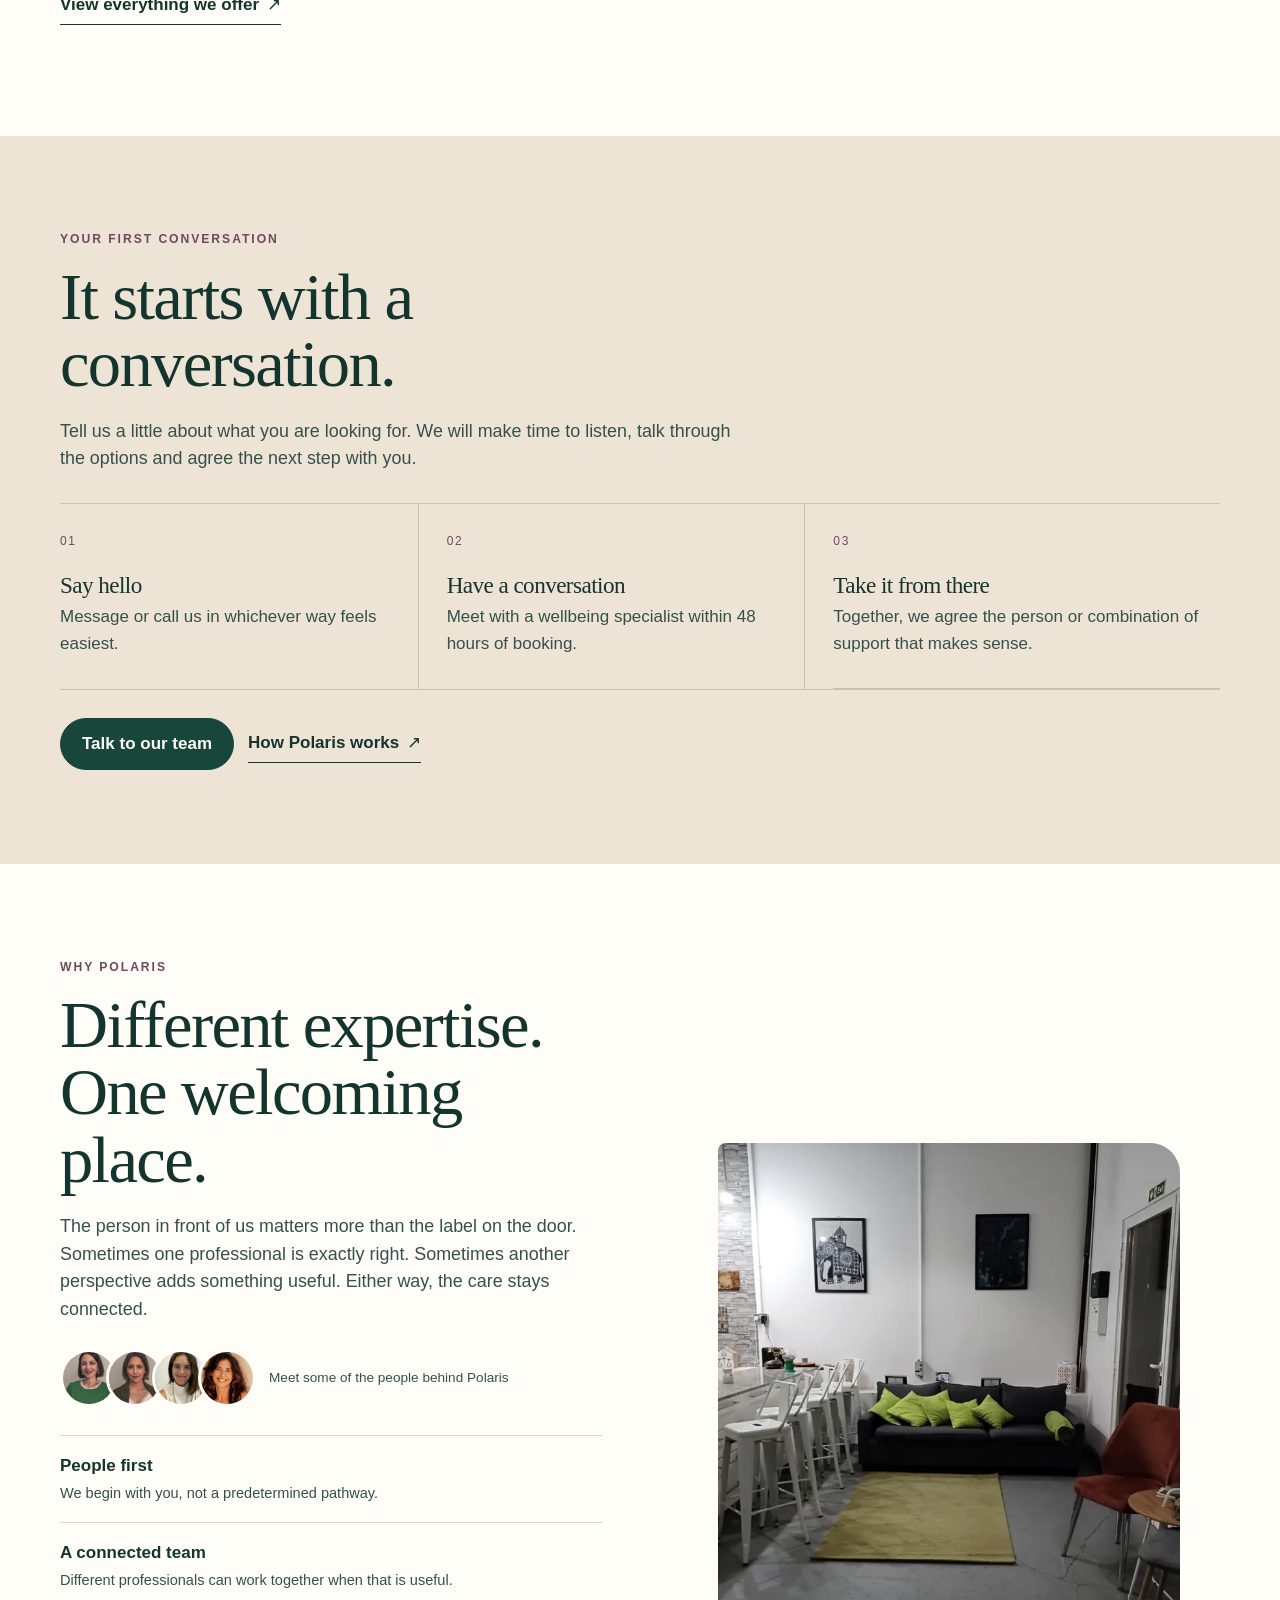
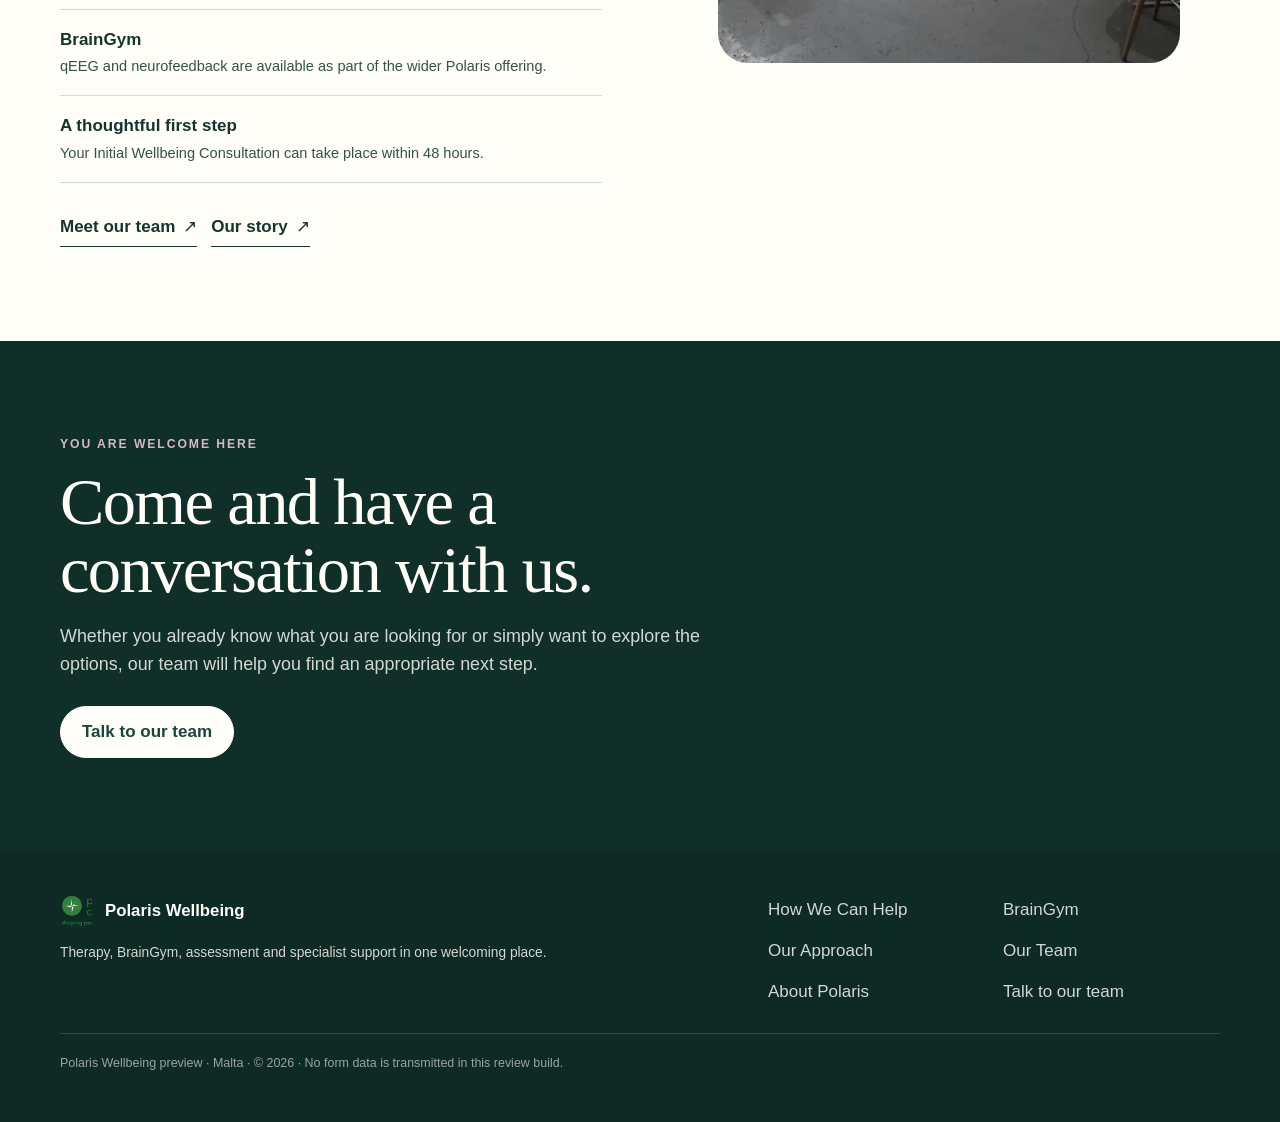
==== commit 935bc5ed: "Publish mobile-first Polaris Wellbeing preview v0.3" ====
--- a/index.html
+++ b/index.html
@@ -1 +1,160 @@
-<!doctype html><html lang="en"><head><meta charset="utf-8"><meta name="viewport" content="width=device-width,initial-scale=1"><meta name="robots" content="noindex,nofollow"><title>Polaris Wellbeing Preview</title><style>html,body{margin:0;min-height:100%;background:#fbf8f1;color:#112a24;font-family:Arial,sans-serif}.loading{min-height:100vh;display:grid;place-items:center;text-align:center;padding:32px}.loading p{opacity:.7}</style></head><body><div class="loading" id="loading"><div><h1>Polaris Wellbeing</h1><p>Loading the live review site…</p></div></div><script type="module">const payload='H4sIAPFhkmoC/+V925LjyJXYe39FihNSFyWCRYD3qq4a9fS0RhPbrZlQjzUeb2w4QCJJQgUSGACsi6SO2Cc/OhxeR6wf/AP+Avt5/Sf7A/4Fn3MyE8hMJHjp7lFYsbpUk8m8njz3PHnyxc+idFk+ZZxtym1y++wF/sOScLe+6fCd99UXHSzjYXT7jLEXW16GbLkJ84KXN519ufJmHXZZ/7QLt/ymcx/zhyzNyw5bpruS76DqQxyVm5uI38dL7tGXHot3cRmHiVcsw4Tf+I6OIl4s8zgr43Sn9fVtmoR5XLDveZIseLxbs0UOfwuWFU/LTZqk66ce+yIP491XT1sW7iJWZHwJI8VFyYp9hlNjZbrm5YbnLMzTPVSBz+wBGnOW8bxId33HdKDOlntLGCHXpvOZPwgWwVjVL+My4bfNOf6FvUp3O74sedTTZuolPGLLMOcvLkVL7COJd3cs58lNJ8v5UjTrsE3OVzedTVlmxdXl5QrGL/rrNF0nPMzior9Mt51zWxdlWMZLasqWeVoUaR6v413dzfExL5dFEXy+Crdx8nTz5dtfvQt3xdXDelP+ejQYXI/h/5PB4Bfy99/xhyIHZOL5VZoVf+pRvUm/Pw16WFt8gja/iOIiS8Knm+IhzDpiMUX5lPBiw3kplknfb59d5Wlasj9DiefBjK/YZ74fhMHoWpV4AZQFk+FiOBZlWQhbDGWrxWq28rUyqrnyOeey5sMmLjmWrVbRai7KinCNRdGKTyNeF3kR5xmUTwez6XQhO032WygaR6PBeFQXqarDUTAKVqJ8CYuFosVyMhtNRRHAHwbK14vwwp/22CjoseGkx/r+pFtXgD8AQlktGI976v/9QNYqeB6vrlinBn2nx77iab6Owx6jX9UqYONY58u3DLcQKr3MgWagCnzztHp5GMV7qBlkj7LhBpD8ivnBaFAXhVH6cMUGLJhkj2wKP8iVzGAV+P8AV4JzfP/s2S/Zn9kiffSK+E9AKVfwOYdpelB0zd4/+/tNHEV89w9QSWLFFdulO85+Fm+RlMNdidWIb/2ZAcNIk8Rb8E14H6ewzcUW8GODNRZp9ESIsg1h8TuYHU52ES7v1sQDrth9mF9IXCDoEamrYkAlKkQi8AQ+q58QRPVvsAzYOH8qgEG7tOFim/z+JCAIPfDFXQzdUH2aIa0c1oJ8Kix4hNVK/lh6Od8BNOjnFFjhFnp/w9fxIk7i8gnhh+vq71JPLB1gkN7zfJUg/AXocPHxdq0DcJGky7trRpwYpjUY/PyaqUmG+zLFJiE0kBCId8AqY4AzzSgCrpKHyJXFThBw92WZ7pCpZ/uyR/WAqWEXuEatB1XV0fn7Z1dXBU+AXcX0e3NrkNK61459gbbP+kXupbsE9phlaRGL+YWLIk32Ja/XCttSLZW+ZGEUEXgH1xVqePRLE5DLJAbSBbZaXgx69F8Ym9iEV2ThkiNAHvIwu5ZITJ2+h6ndxZlHHFWf3Cp+hI0GWZThHuCICV+V6vOfYGkRf7xi8/kcKuWAZKs0B45CH5Ow5D9ceP548HOYQhNUAiwSUjRDbaU4APNH2aM5uatVutwXMEX3YIOuqI70DpUkQLfx7gIk+PICsYh5bALddntqw7But6sAC7MSbE3hWL+odrue3BBYi4Qbf+KLPH2AnyuiRaZC8NGJLSDgmaQWyCoPsgTkEAK4LIG34GbRYH1/yLcSr7VVg5bA8yXQIbEWv8c2wLA2Q5DcCB2sjLt8xUDClkCFVSV9otdOVoGMtGvNbEQz02ffn8+ac/X6g+EYZ4ujScqSAAD5sc0uxrPssccm9w89NoOPtF00p0bN0QhrjrHmZKJqDh2zF40C3wXfsbUMFPbQT2Z2g5SpSB54WgiQDQHQglZ2JEIVrcAoDMg1jiyW24LdNocmLKdiwMlqomMpqGr8grWzYChKK44oMNNbJZzKgQuvAV1LvgVRtwRFj+dY/Md9UcarJ09qf/[base64]/R8SohUI0HCIwvzJ6px2NgOgo9J1Wg/[base64]/N/v9ecjoudHzbhCAAwkUiK6SUUwytPMW8VJiRBeJPsczC61MWJgWMmOVq2zuNkEYVxh8DqPAQr41wPEzXCXkSj2WzQTESLMX+USNITLQ+J+TlxHMszRE9NGIRoxODswVY+6Qw8UjbtaFx2Ode1efANAJArtijJP71AJMvBFlHrKQOg3+s/CcoNaFPXkalvbQXqzZZwvE36VhEXpLTdxElV9GNLI3YWiNns/CNJKzIiK0H63VlreAXVT6nJBg8OMXZoxaJuBUDbVOFIsan3N3cyqqWTPjirZ/YgXd2AJebvwHgZRihbYg6saDSpgHOOrwVyCSO81NMg854DS8T13SHCXVmv2dHUVrkop1aQm2OlcO+1OYdJBH7nEXjK2FQ/zZg17tM2W0zkO9WWxa3OCxLLracrBm0vpwx9vgd7S9dO2ltKGaneoydXVgsN2chsUNp2bHgeDTumLNBDlPKcau1ca9Zjg1gCOpCJYbRmDHeoRUgj3FE58y3d7r0zXa9IMDQ/S9QcKJrkGoRK2KYhow9LeNqSRNSmk86tdWl4o/0XX4ahpRRCTGymzayoM6FOE/DZdxAmXVNfqDFN7IVwVllYtRU+99hnJpWCmtqAeonIeWGzNrBUa7oCRWEyr8DcmodOya/xKJ5H4RgsKJLKgeMxTSywCvRb3m+uGfwLnZPEj/[base64]/Y6HLmNE3PWJ4xl0rFcJt8el1LI/NNf6t/Nl83NV7876Q+TJj1/MGoNwXt2Nd35T4u9mHSIu0rOsbdF38GUi5S42yTlmlLW8OtpVVvE4IufUDaFR6NjKhKeqr4fu1whdFS58PeZNSbjXr9YNbVTBHPtycuHP0K4NIvKOh+Mrnf9Nh0MiBUTxd/BD4FdgJWQw5UFdWzHo9/LrZHWRNFWO5ztPf606BLa81Bu70Qxok5kVW8XoaZcu62KkaeRAmpDvkCkytiDiYDt06kBJMpddCtx/yJkBin6cNCTDh8m2o5IJt5yxKktuIJ6lKLGJNCowhgFrQsQDC3Fg+9woYa+ZVDHb91rdnZtoLUGvRVCg9uQzEnFV9yDjV/IQ5TrFRCZ/2pNVp2uq3h8hv7Y+n5zykaAPRI29k2HWls4pDKcZo4zDloeeXFqIcWa7fdRDVmpJwdaLNIlVJV1cE6PNECGkyOWECKKVZ6nmu9rkma9qXZzaDZpI9/jyv80EpGShxyX9YHOOTRMOXwbKDL4UqJUMLOaChPTqq2U4H/drVblpnL1cX+pCH2g4ktBcksbBN5csVK6ToLuYYKuU7AWm0oREIL+YcCbAdF15DExkj9OVk7PgnJjnq25DQst5a2oqtduRFbdDHcdV1YqbRGIQOG1UlkWye/Crqarnmo1YEjDFNiqNkEE6ub3X67oC5sdmph8qiBXf6p7hDkBS3asIEZ8kiuloaz2l98lPkOm9MZSV+GMUhmjjEcNuhIHHQ4yabhuraY/XhsDBjmwhRwCVNBskShamtsLVZIplPMWgdONCZxwJE9VP5S1WaVpsKR0jQrTlHTj1mAwq03sDBRDpo5FG/Js571V3GO/DDdwRKLsDVywhUOACPp7c7je/3ZeJWTNF/VhxlNW7Iow7xsDiXMNpvrjycKAo7KyPvJTSINyq6zrdLQh0KvFzyi9cRoOmpxGRjjFyXPCvNQW48ZwbhCZZ7qTqR2GSAOobptIyXxybtAkVX+yrQtazFxunA4PqVbpRI14y4O8bfPokU4ms3bOiYOd6IyOW/lZ46OLa42HjS42vwgakzGLu6GFBdmWZ6Gy027kKlsaFnTg41M9+Wnpi1Nda1GIp/LMVIJHKTioIM2PQnDVcHMz9qMZE2ZmQwqisZGOOOcH7QHydyk/RGfXDzag596noh8UpLRN7yxgT9q8zRYWwCfl7wRz+HU+0/jqpVtPrSdF+hj0mMhp71R0BtOen1/1m3ASCe2o6QxdtiwzR5VWINGAw030eCAmXjAeqmNxUk9bhIueNKy2RWUAs1SNrmXQMJjsROHtGxtFsKD1WNGmQSIree5Wp7OpYbtXKo5tL4Xo6M0h35xoSVpwYIjg8IWqopwQihNf2xQIWnk0lcx0vWtsUY0Omes3U+jcbdVdaXOI61zIY6ktm5ME/foHDagqFx4q43TkAohPRG8fkU9XDdP02t6C3R6I6oJTXUwT0vkM0EwiPjarrtw1h36Y0fdpbPuyNVt5KzqD+tuKyaf5fFuGWd0omVItIFGQBKpZp/[base64]/7xoAU9aOa1c+WEubD46EwIihH4Ac5THJhwWMWZ6IYSOK7FSiOirY9Wln+6Tg9dHOXGfF81MOdj7j03COtsCBQ51g6Pf8ybznD6f1qU41BVJvG2bjdFAHxGj1bm0jYDJw2ojjwzZi0GIjVoNhiFxtH9a7Mj6F9eqGl9Vj2DwDPOZHOHSOK/w459qD5wQVuZbQdFGf4r6xu9EiEB2duXw4tQun6qs6FnTFVNUOZ4BgmHggmCM9DAFXKDR4f3bgoM68gxV0r11RfTojJIXKHbU3qZxQYkqAQ1JvOhMr7IitlksQ7YG13QZkivu1dshLIU2KrOSRqvAN1AJOhmfrPanoBkeEngNS024jVE/[base64]/QOajnUWPhV5d8nB77GgS6zjOJQVvOI34QLsDHa8/[base64]/5hPk59SstN45D5s2gSraKgPvgYjsf+aGq2S0JgcnZDYBmraFY3nC5Gq2FkNox4uGsMyKN5tKrbyUQDNgM454ilXfTIHvO04XUaO0MNXXduVCfqmrFii2iuosY4c5qxbS5RYprOc9lJ0w82HJzrB/sIg4uY8dhg7tpRrh7mImiz9XC3ANX06WAww3tZ6TzpgWIV5drsVNeFGMOhdbjo0KpvRiROhHRxKAzNGMPJ2IgxnHQbfRtBhnoQw7QZxDByXhpvDQaiUdz+hsrlrlU6duY2bkYnjU8c37hh2Iw/QETJwXIu9nST4dB10PdGzZ/4wF8fqeW8vzod1OtSnh4Dydxkazn1h113T8LIOZEuZuZ5unDh1D6A2RH/yalTKk/nyOM2CEWWYtnKRJYJ0CgZJCcGobo0svdVP/XdwXoj55XKqAbTUiE0kz6oSgcpZjIznHUEe7p2OAwO++usg3t7aiqet3kB5Hhgw2B6REdoDycYdbVbp5XUMuT5IAp8f9kaEjyV12qU1S06OZfxT4CIa+MBWGxtPozH+r3C6j5248xBDixuBVoSbeQ3+dzh/ZoE7kALNQw0bC5PsJxaKAumIyy0ZnMts0VNtIEzeu98tbB1YSN5yqhNJASIa18dATVH4pUcXbbcr29k6tljGiEkRPlb9b1Kg2AhloCUrVqNGqqV2N8DPNr0MAzPV7I0B21jw9rBX/E/aBIuUfd+OnzTW7Mg6NLnsVnSdS9l/atRlCu35XS7Huvku4fiBL4XBD1/JsnlkL9Y3TeM+CrcJ6UxOcA3for1pKX2mYpLUvPgHm8dWF4faZJ7T4q5q8RW1S/iejuRUpnulxvRqJGliyYY70666IEhC8Sr5MUp/TDJk2c6syrKRqRpEi7ZcBdvJTUQJGDFaMYXALNFvITp/Cnm+UU/6PUB0ADuLhrKlDvs13f8aZWHW17ULYFwc6IP1xnEv6d0SIiBjFRmdx3KqNTYIOWz+hAqGTY1MkJTySHtEOagjne0x29JHDSoEgeNq6QCMTQ/JdtDW1T6sYu2xh1p8c3pW7LsFnFrsk7gcBDrx46buoSx8o4fUAOgT7ZPCIFqTC/DzNvAzEhaqqAZYxWNEEZXnJaEf5qp+4Sn3SMw29k+2sMs5rQbA217c5q+gfcQ7TwR4hLG4ZPKQEau6qqoCOtpbpJ2nFjdTNCSHjkSJjlAV0lR1xGHdWNAxhYecj2bnXsrjjYtnRq1xU6ZDao7CCfE5skkDRYq1AFvVvmBoDdXD6dbKqND4bmuKZwW/[base64]/Ojwizyk19/g9sINCS/+j9WXf6zWCxIz0dIPjMpVEceA+72mV+eY+NlDZsfSr5YYv70DW/UpNvy1u3pWcru2ekj2ImfKvGurczH9qEVke34fLJ+UbOlkMgCAqhAQ6dAtM18Br7HICUwo2Com6bUtXMtPvlxPJKiap2Pefrbui6tof/erZsYcHdGjljAt0FVx8syVLcHpuB+mO1rWHiS6X1DLcTnV5aDQW7rDpwROUHMiLYr500nOnqpRJ0nR9UjZi/akjseZUUybFMJjPTctCqUb0rw8n1BWNvQiMkicjPk4UkROqoOX8esujOGQXmsPNH6Ct26XcqlYOLSvZ0XusYeV/Oy29m95ySaFLZnou6QOBSi3Zliodk/qp89ockN792aiS38pMVa2d50pKRDJmX+Q+HEIRqBAKo6l1A3nXdQUynXhnv73bwNGvcVKpx0Ax1ryuCbLcumQGJUaIM3x3HPkIf++sgpgeKiNAPq5+M/3MrY7loelYntZ+ZaVzuhGYou8l/h5JLY1SrplaWgC4mUd6XqWRbuK9kW2CsEuYpjqiaejuoiRX8j3zxEGiq50kyR8EmSW+DTI7hTyUx94wT838I3VvZqamKw0mWgKl9vlrSY5apVpb5isjtFb1V6fn0dVCctQoC8+gdC2aRiXPoQZ0JER/PGc7i0OM7XlIYV8F3uiRMRrLsRKVHOMmgpkYWtfA1ZMKmtEzxp3qlXH31mAsbibibldbZheeTLdgzWVgklodWWeoAePgTDZM2HyU9+rUEowH5rGsGdZuL9e+wX82En8E661jM1r48DEKn4wqcLbdFG/pAzm4Blzt0q6RHX1aE4XzftnRGQb1hjfCU61wt6aoOdr5yGx3MmOsxzspiNGfXPoDfaCPxBZ3TM6hLIEeaoF5wY0OXGxsNKnX1hLs0Aae8cBAiTMEew1ZdL/LuAi9E5Xet8VF4hb9lLNBiH7xOIthE01qRnJYLcBjoNPVgqnGke1nFMaVGLFPP05RQUdDPbRJy6I2k1nU7OZt0UvBsBFTN3GKLpde4hIyDXu2jaHUbj8z/OQAAxFSVTNwZEz33G8+++HZ/VUJAZQ1Y13w1bhT2+V4uT9zs6Jy1qh+LZGh6QutV731lFF1TVQHtZsMqnhh5ditJtxSHjW6OXZ3Vfe41rN3XjxwI047dw7O5Jajy1E/OMqohvMPZlR1uH0N/NaYIfvRpXOYm2JtZ7AyraIKkDimOBjhB02BUpvP9jm988YFsr95UGAuR2E72RFqIrGlKwEGZUYU6REpBEGdh3v4wB1QLr6u5sVy5tqZt/rh8Jn3Dyecef9QnXnby23RJ4OJzq+OHVIP543a1dFo2xHlwHFEOWhkotBt8PZTMj3toUSVfHuyAtx+2KAMRE2OZjlfAfcGvSHaL3nkbVN1to3fhVT9ZY/9sr4O8cv6qkAjAIM8PvqLajVuRHsVQtQf+NuipRYgtKgGc95jdIJvVNSdWgf6k8zC9tmZHjQl7AAYLy7lM4AvLsUjlS9QkaD3AUOMWCiKm071vJV6BPGzLTDCzu07KEdElfEULy7D22fYUD4JoVrXzzV0WBSWofyCY0Bl5GOqJmkpuqOhIyrpkyHmUk2kTLMOC/M4FALI9bblJt3yqh989vB+bfRFztwOwzc3v0gfbzpoRY8C+J/sWFyWuemU+V7vB3oSzxOwJTQK/A5bPol/85uOP++PO7cvLkUNoxE9hRDddN4GPpv2x8Bm+lNgu/0hG47wq5948/6MDfvTN1ADyxIPvmDhm6moAB89+TuU/AccCHs9cW5Bf+iaGiDC/VoHEzAJo0dBp+phTsQb+m5UwVO12wr0UIcK9DG0XhW+0Gd0uMpd0Xyw1t7mQCv5E4Mf4jVRgL6vocIJaa92bn+bPrAHgAGoOoBZGY2nVZfD6bn4K7yqCm7VO6h2a1lRKR2d22/2OVPfWiqjYSQq4qeWSqQPdG5fLjDhVQXtsIYaTLiGmzzfUAgtvhnPMNV+uA7Dd2pVLUmMacZFHCiw5Ho634XJHZJ2KudaDS7ato2vea/twWgj+SPsf8QB/VdhUnBZSjcU0gTbi0Tz2I2cntajhZwV1xBJ/wGusBKG9U00U7gsS40vjWWJb8CT5Ap1vKyz4HdYHFmT1fH0Lf2go6lcS91AXsGrJmBzwX+DiN2CzMeR1sZVczer/dSIBz8oIURPFAMkxJaSXBNVleUrZ4NWo9h3lDmtG8cq97O+hVqt2qEspLQpUjJVTarnndtvjZeO8SG3kq9zCr6Tzx5nRg8b//YHhEQSrzgDQbhUjyb3Xyzy2xd8K37GpqCVpvskYgsO4Ev7Ly7hRwCM755R7eyGPaw2sHfWo9FLkMXul6PDJ/aU7hk+43rXYyvOk56aOnW2BmD07bXaYJV+dgOkPxla2eRW3TGqaK2ZWVSQLi6YfmNG1tGHNL8rJG9zaB7/+p/+u2JhOtEY+N2Ei/6ygA0XnYs2XiBwaj82Z9W4q1QHvhZvkmv61yvYkX1S0horrQFx8SHG3WajGaho+7xg6QqsrfROKA629mGuUWfRTkyQJyRSEdbPh016W8XrPRCC3pQscRtUaJgX+bJ+yZtSKBX9/Q79R8WGHvKmlp4/HQeT8Xw4GI+DuTcezKP5MhwO+WLxOdoIN6iCh+Uvwm12vYrLG7AjMvFle/PHbE0f40fgM2+HD49v//hyuPryi9nb3z4+hF/NB4sn/+GH76Nk9dvH2eqrP+zxN/r88ufDL+F/snUSL27yhTfq+/0BFf14MxMfHm782WAAe5uUN53vHlKW8RQdJWjFwF6FFNj7iC+q65gJuxTiG/GUG+qBJ7BYrJ2n+Oz5pQWq2id3+9v9FjEMWc2Cg01aMNxzGgV2RR8CSFtrZ2y82KKDdI/OvGPaukLUge9E4uz2m131dD1iZ/XYPBWi8wY4btFgQU68dCFpU1LofkZTgXiFZ3Xy56JjKzK1RHArOt8BTMKs5ceXRcGLYkvmmuN3NUMjx72uK5hqkyZYpbhUepMlPdVXpcKQIK30mVO0IP03/[base64]/8//93//ZJbDCvw6IgzYQ/56LmxbFJs4KRtyfiVBkJ6TfabCMd4A2cQQStEAtbA8SAhU9irsuCJ7UUQyIGBbyLogaaLkJd2tOlSJYXZJmf/swHrbB+BWerwNUJHgB99DBTiL1ODr3FICQG0vsFhtUIXaTB4nQb9gjNZYQWH/[base64]/HYCfoqrIIBKnjnf7RhiLtMYi3fKSALEl3RkhsYqXn9vKnekK0B7ZPt8fcMhS/[base64]/7nlBdovhj2nBz/p7mjixgaJdTDRI4sp6bCLJEfPb8mAp/vjSQh9yHZPNZvNFwgJCux3nEeycJmB6bJ2CKkuQx2Ov/RZ3ByUPIgXCA9gjXi5VnkkHA2z42C6T+ANWH5y5etQ4AK3xcFJoIxVutoDge06IjA5tcjMCSyc9RgkEYvW6oWmYlaXA1yd0CYNaz+/DXfnTAWN4HjCUbCStrSKWdjgo9zESHZniCBCd4JQ9Ly1wYXOneYRGN7rAEDvwYBV0wbOB8OIyTT6CzVenL8Tc67OYMz0lVnxtp9VLbLx+496zJpdHL4ZyqtQHRDacgFe3utYQxA12bik5DBT/AiUHmT8ifE2Sgj14n4EcAODtUhIGbXguGf+a7/bxjoO5FUYYHp7sQSmKS/KtAP6TvKPIEME4NMzQ7LEi3PJ2K+zA4YA8Dft+81Qt4wGM6SXILhziJOXCdQzQssNV8KFSZ01/o74h8CcTJwExb5yl2F2KDek0KJBm+EO6d5F4FSmQ7pBKt2AtV9TYiBlw0ppjIpTYW3uPBA8rzm61+KBWyw9qFZ3YigIrReRkpzpmMXzA8khFAE7YEWXlA6bCMwda1AMZ/mLHQIYp/kGDLevBNDezMdSPr19/JQ2kHfoDViDi8U7kB44Y1SO+q00mcZhqDvyA7EQJwtbRzjiccsSouo2br61jXhalIJ/R87zFRKZRinoouTLJ7GmqjFXk6+3Xok0Bgp20X2RbdJYjdKQSndDy+C9Bs52YHTEErA0MEQ1F0MIRFvANmGUhuKVyZ4MWWY/2ySydOnQBRWB9FtFq1RhXR1oEovm+hQv0rsrquZFDRr/5yMeZp6fu8xW3mkGWkmbqK92QJsDwCPwePWXkEODJysv5WubccZ5UVCf2uK1EaKIjkBWZ8g1AqbcIhdqlkR/uP7ndUX1uCGM60LiPpdtNSmRdCEt8iouKwlSHtYfu0JG/+cRFpyF6bYeNADUtkVbN3ool6oFBR70ZltA9MNDvLE71wWM0UeCQPagu6J9oF76WVm+FB6Qpt8c8HGJu9jshR8hLew3jgJZhPt2hgIubeMnefP2H1+zd11/97uUbI7rr22/evPz91+/YF1/96z/+t8ridEkJDAY1Ij8nwQATfncY5mm+6cTbtakqvVyAhADAIU0wMTcWJ8keS62IRD3g01wMMSgKAsVQ09/CmPBhNpIf/GCiPk1m9GkSsMEfYFZv/WCkPs0m8lMwmslPQ3+gPk1Vi9FQtRjNVYvxWLZwRY62zZleB2m84qFW4fsBexUEeJm+x4I5fB/12GgC//rs3WQuymcB1XvnD/DDvAd/pvDLHEpGIzb3oWA8kVWmE4QDlMwD0Ungj/HiL/Q+lN0EVBnHm+IEBlAyH7IZFAwH0K8/ZO+GQ5/5Q+h4OJqKKsMplAywZD4QHY/8EQw1gOkGMzGb0dhncyyYyG5G0K8fTHts7MuRxsMJXiqAkvFIzGY8m4rZIAbBcs+FbQXJwQggOZCTxH9hXAAPlr+bTNgcAYnFY/ZujoBGIPkIeVgLrJVNx1AwQmBNoQBa4ENQzJ/huhFq8AdBHRDsJ1AwxF6gSoBLwV6C6YiN57iP2GYGQPOhlxECduiLKkOAPYJoOB2JqQznUwlFABhABoAGIJpiwdiXYMW6OJfRXM5lDP3OYKDxcCx6GU8mOhB9NxCtUOUWjoE3eprUiCxAMIm3PCz2pPLp8UtA1rUSeOnyRdQ9vIRhngq7hx/P6eI7ZJlWB7+pZUZrJ8d00EZok3l36Wh4UyaEeXVEQPFND5lKnXi5B6kRRsUlYNPo0h9cGnrB1MugRXgfr2SgUSVcTPWB/7iPyXLQ/[base64]/+uIn6yLdW4qAkvOHltk5hHJ3tFKCbBGtt1iGhBCtenhRqjWSHM7VewrxR68yVdzkvzJkbafVFiKT1umf3L/2Lim/RKYIHuVzjDa1bp2H9AqwfxEhHuA9VqiTV/JUyil0vOR6U39ODJO7C2X+YArrgFk968e/nJMcke+mMQSUcAKD0Zjb6rUeY3KuYIPr9K8ww5Cdfjx/5t4BE+ZHM+Gn2JXqMTONKXPwFHaox9MiIproP+jdpHciLqkAEOsonCKwBnyPKHfy3D/P8brDkq9w5GQ7yUbhjKiVjJZLwuR8EK6JhRPj4WLnOMw9FvbkjWbMSkybsdcVjmdqhJtnkqSC7UGqLtqQlbLqVxgGIE82pC9S3n4pTnYYOPJDWvEn2kwieOXETosTh9aY/NrtKP6NqfqVLrF/dde/JxSvVgePn9JiyLl1nmfY2XDTws9gZDzw+8sPR8vz+c9AczL/DAlho9Tiez/h8zvpYq90stTl8/8aeg/ZP0bS0e/[base64]/4oGvc09LP5aTaNk4TPmLmAg8NS2qGR5gMnY6qxZDs/kM1NlU0UYOFO+hXxLEqz4Z+jfpRgIeN+HdWlEqD6wsKrEPv6LENW88qWh1BKvlvIhK67ojdF5CcWTdA7BjeuEnjK+qjiKqeABoH90evB+nj/21LTqr4b+s6cK+hUFEUVnKdKixL/hqn5w5+LfSTq7G/K7iS3RtElnQSsWnyagUpDEVvEIIeOaYv6cbEgWspRpVBbsZMqP9pp5zQPj6MbEvMlGNENR2uK0jmNF4VatBGg7C0G7nhEaAmemGACx/h5nKrEqioSQsmxisSEQr5jDEOxRAWntoq0cdidBDrPUgQqFJRtVXlHp10OlDTHeMk0xcl0XxgAjREjv4KSIHj9+DNc7atTfCOkdugx7Bq2McGr/ghW1xh1sqx3rSEVHUaUs0oiU4cqKXns2o47pgL/IcaW99fURakk+ZmOQDU5P81ZKTfEh6EofX37x4bOclaUtG0rj2aOgFWR2cpt9sR1kk3JlIxpUC3zPvPhnGU60Dg+mO6n1snmabCN5Eu2VqcDG8MyeOak3j+fzsEH8DGU7OhcwrwapaIFPy5OpXw/FkPp8PZsE86Nz+io6v4CvD7+5ZAmdJyvQq3q3SX7sMt85t609mh4Ru33N+F+GVIn9wNRj86z/+kz+Hf91XdN/hUzd4QbGqO2rUPR9GX+/ExXMSc24M6tx+K7L4t+xbB4ksXsa8aK3wktLOxyKPQGutfydenZEY6956/WMb6xYpzmrmTRD6l//JwFKeNA1cC4IiUgD0BfTl3A/6AfqGtmkUCpUCUzQ86k2qCYHxSsMLuWNel6gT1SkXXQR0nyovHXUvObYmH4C7LJ7q9mVcYv4cEsVm8js9a4wl2+3n85z5d1S8J61PtlAB5WpA/K0S/lZmHEtjM/LJOWVoM+OcZeQcsWGayodtyOhaooSc4ICkRKGSpC54lNDX54eNFxOk2qtsR6HphN7/+eeWXDQHIGXthlnaOlUrp17L61lOZa/YpA/0XAb1UilnnYaodY918LL3h+UGEYLa0NLJpWunpaCbNO13aNzynp3iLNAQpKHshm44KN1POfsewv6WX+piBxAQ+F550/mPiyRE50aO2LNLUdvm+fnwDo7BW/kPwSC1gfsWvTJrYTss8UKgiH8VNoZIxJk8fRgMXVf/WjJUuSHYlNfnQmZ4DDKvMDFaEyrvMh5WUY0CFHsyywAeXFCWuoH2kwDmEE0fo92t2NHzgTU6Bqx3+KBWyOQANszecAwMe0IGHfESlKZC3jEiP6YgWRIzeEEzjX4iurT4Kr0vY60byyyuStXMTGyNXajeqXNuQPUrTPK/sC9kUGx1ReuQpaw/7XbElaeNJYuO8lJLTA61LkhIVhcCn9xXNe0jOphU3QN5IeXOI6ls41283W8rBMgxsgf3XiXmULoY0ZTMGBqKq1nO2I9WeDVDP2Rcv6xDb5rVWWBVuKi4GBhuq1gt8cYYlmCevC1qY/syVXdRVJlaByArDWOdj4iH1NrHNk1e8TIdMOUUPa4IFb7D7p8QSqCXyN/bbzFUL3g1j27F7OSqBJpixuK0I5cII3REzD4wiicMCwebW7wypqLhqLTylTeWe/YwlKhCwZ/yZLBLI2nFJxxLZM2oBqOEJTCaynbyycahsw41zDf45VDnjhg9hTNHMFgN8e0m3TlRNsMfFEMCeWmjLxY5kbZ9rNdo8LrG4lvKTyXGkl/M0UThpySSb23p8dOSh3Iyq31GL2wBaqVNJEqh+kiUsocTu+na8080gNqg5kZ/Wrx1cF4EWYstJq5zf64uA36TiYxQloLwonrPUqxN6TlgXj/[base64]/PUNeEqod2bf3NzFVSP9gIiuT/[base64]/vdaDvt/[base64]/CG7fZJcv2sRpbdO3qZA34RlC0I9fM+MaY3cVH2Bd1dPI8LT7ziwaPnGMC0i9KHvij5gd0yf0Ijqg4v6JusFUbRa3x1GvtD593Fc9EO+lH1e/RkVoHBFfh6y56z911tnoTuktBrFsRYvGIXP9PYwF/[base64]/Te+5YnQZhOcPP+xfaFDXhWyOmQFWap/h4AEG1TRdL18Xwh3WpA0yivSWPnP0KkB7tXYd/rQVFKFtkW9xfwLa+GvRa1sXdEjVvbthzaRY+71Z9MV3a9dFEfCXirKHr56ZP+/m10YaEm92i6ee2WpFEs1t9x+mggcHcRR4qsoSFc1zeqKjtLfYD1MCwDbxAJxyr8phmkcd81a8GfA9cCgzWk1Z62FF8ysqPeIpPAcMnchXXAJD/NnhqTZvMYqUaR5I/WYyErGqNc4i673WpotS4Q1KxZo11G1d9YRgjBXD8QSMD+t5HYw7+/ZKvQtgsNZ028dCQCNpy1W/WepUENBYsF1rz/sa87/gTaEA718SRIsXkoZIgy9fFMsz4c/aLX0jDBD78TOenXYO/GJOQYoyC7MmkeU4ButKe+0aWP2d0SoxqGU3ic7YD291VE0Q84CZYmgbLAXiLUk0TgIInq5JcHf7Sj4u6+926a9QS3T31xVmvLe5A5byPi3iRcCUR1H/UMvv7nfx4oXdk1H5ffX5flb9HfbPcAPbhpa8rNuj7AfxMv17VSvIBu0G+GudQiTRlRs6yW8+3mm0i50KsCbSoI0vHqb/v4objG3TSGn9xKV6fe3G5KbfJ7bP/B7xcV/td4QAA';try{if(!('DecompressionStream'in window))throw new Error('This browser is too old for the preview loader.');const bytes=Uint8Array.from(atob(payload),c=>c.charCodeAt(0));const stream=new Blob([bytes]).stream().pipeThrough(new DecompressionStream('gzip'));const html=await new Response(stream).text();document.open();document.write(html);document.close()}catch(error){document.getElementById('loading').innerHTML='<div><h1>Preview could not load</h1><p>'+String(error)+'</p><p>Please use current Safari, Chrome, Edge or Firefox.</p></div>'}</script></body></html>+<!doctype html>
+<html lang="en-GB">
+<head>
+  <meta charset="utf-8">
+  <meta name="viewport" content="width=device-width, initial-scale=1, viewport-fit=cover">
+  <meta name="robots" content="noindex,nofollow">
+  <meta name="description" content="A warm, straightforward way to discover Polaris Wellbeing and start a conversation.">
+  <meta name="theme-color" content="#f7f2e9">
+  <title>Home | Polaris Wellbeing</title>
+  <link rel="icon" href="assets/favicon.png" type="image/png">
+  <link rel="stylesheet" href="styles.css">
+  <script src="site.js" defer></script>
+</head>
+<body class="">
+<a class="skip-link" href="#main">Skip to content</a>
+<header class="site-header">
+  <div class="shell header-inner">
+    <a class="brand" href="index.html" aria-label="Polaris Wellbeing home">
+      <img src="assets/polaris-mark.png" alt="" width="34" height="34">
+      <span class="brand-name"><span>Polaris</span><strong>Wellbeing</strong></span>
+    </a>
+    <nav class="desktop-nav" aria-label="Primary navigation"><a href="how-we-can-help.html">How We Can Help</a><a href="braingym.html" class="nav-braingym">BrainGym</a><a href="our-approach.html">Our Approach</a><a href="our-team.html">Our Team</a><a href="about-polaris.html">About Polaris</a></nav>
+    <a class="button header-cta" href="talk-to-our-team.html">Talk to our team</a>
+    <button class="menu-toggle" type="button" aria-label="Open menu" aria-expanded="false" aria-controls="mobile-navigation" data-menu-toggle>
+      <span class="menu-lines" aria-hidden="true"></span>
+    </button>
+  </div>
+</header>
+<nav class="mobile-nav" id="mobile-navigation" aria-label="Mobile navigation" data-mobile-nav>
+  <a href="how-we-can-help.html">How We Can Help</a><a href="braingym.html" class="nav-braingym">BrainGym</a><a href="our-approach.html">Our Approach</a><a href="our-team.html">Our Team</a><a href="about-polaris.html">About Polaris</a>
+  <a class="button button--wide" href="talk-to-our-team.html">Talk to our team</a>
+</nav>
+<main id="main">
+  <section class="hero">
+    <div class="shell hero-grid">
+      <div class="hero-copy">
+        <p class="eyebrow">Come in. Take a seat.</p>
+        <h1>Your life is connected. Your care should be too.</h1>
+        <p class="lead">Tell us what matters to you. We bring therapy, BrainGym, assessment and specialist support together in one relaxed, welcoming place.</p>
+        <div class="actions">
+          <a class="button" href="talk-to-our-team.html">Talk to our team</a>
+          <a class="text-link" href="how-we-can-help.html">See what we offer</a>
+        </div>
+        <p class="promise">Initial Wellbeing Consultation within 48 hours of booking.</p>
+      </div>
+      <figure class="hero-media">
+        <picture>
+          <source media="(min-width:760px)" srcset="assets/hero-desktop.webp">
+          <img src="assets/hero-mobile.webp" alt="Two comfortable chairs and a small table in a Polaris consultation room" width="900" height="1050">
+        </picture>
+        <figcaption class="hero-caption">A real room at Polaris</figcaption>
+      </figure>
+    </div>
+  </section>
+
+  <section class="section section--paper" aria-labelledby="offer-heading">
+    <div class="shell">
+      <div class="offers-head">
+        <div>
+          <p class="eyebrow">What we offer</p>
+          <h2 id="offer-heading">What brings you to Polaris?</h2>
+        </div>
+        <p class="lead">Come with a clear idea, a question, or simply something you would like to explore. We will help you find a useful place to begin.</p>
+      </div>
+      <div class="offer-list">
+        <a class="offer-row" href="how-we-can-help.html#therapy">
+          <div><h3>Therapy & emotional wellbeing</h3><p>Individual, couples and family support.</p></div>
+          <p>Space to understand, reflect and move forward.</p><span class="offer-arrow" aria-hidden="true">↗</span>
+        </a>
+        <a class="offer-row" href="how-we-can-help.html#young-people">
+          <div><h3>Children, young people & families</h3><p>Support shaped around age, development and family life.</p></div>
+          <p>For emotional, behavioural, relational and developmental needs.</p><span class="offer-arrow" aria-hidden="true">↗</span>
+        </a>
+        <a class="offer-row" href="how-we-can-help.html#assessment">
+          <div><h3>Assessments & specialist support</h3><p>Clearer understanding from the right professional.</p></div>
+          <p>Psychological, developmental, psychiatric and wider specialist input.</p><span class="offer-arrow" aria-hidden="true">↗</span>
+        </a>
+        <a class="offer-row" href="braingym.html">
+          <div><h3>BrainGym</h3><p>qEEG brain mapping and neurofeedback.</p></div>
+          <p>A distinctive additional perspective within the wider Polaris team.</p><span class="offer-arrow" aria-hidden="true">↗</span>
+        </a>
+      </div>
+      <p class="offer-footer"><a class="text-link" href="how-we-can-help.html">View everything we offer</a></p>
+    </div>
+  </section>
+
+  <section class="section section--sand" aria-labelledby="start-heading">
+    <div class="shell">
+      <div class="reading">
+        <p class="eyebrow">Your first conversation</p>
+        <h2 id="start-heading">It starts with a conversation.</h2>
+        <p class="lead">Tell us a little about what you are looking for. We will make time to listen, talk through the options and agree the next step with you.</p>
+      </div>
+      <div class="steps">
+        <article class="step"><span class="step-number">01</span><div><h3>Say hello</h3><p>Message or call us in whichever way feels easiest.</p></div></article>
+        <article class="step"><span class="step-number">02</span><div><h3>Have a conversation</h3><p>Meet with a wellbeing specialist within 48 hours of booking.</p></div></article>
+        <article class="step"><span class="step-number">03</span><div><h3>Take it from there</h3><p>Together, we agree the person or combination of support that makes sense.</p></div></article>
+      </div>
+      <div class="actions" style="margin-top:28px"><a class="button" href="talk-to-our-team.html">Talk to our team</a><a class="text-link" href="our-approach.html">How Polaris works</a></div>
+    </div>
+  </section>
+
+  <section class="section section--paper" aria-labelledby="why-heading">
+    <div class="shell polaris-grid">
+      <div>
+        <p class="eyebrow">Why Polaris</p>
+        <h2 id="why-heading">Different expertise. One welcoming place.</h2>
+        <p class="lead">The person in front of us matters more than the label on the door. Sometimes one professional is exactly right. Sometimes another perspective adds something useful. Either way, the care stays connected.</p>
+        <div class="people-strip" aria-label="Some of the people at Polaris">
+          <img src="assets/cher.webp" alt="Cher Engerer Kerr">
+          <img src="assets/laura.webp" alt="Laura Sue Armeni">
+          <img src="assets/stephanie.webp" alt="Stephanie Xuereb">
+          <img src="assets/karen.webp" alt="Karen Theuma">
+          <span>Meet some of the people behind Polaris</span>
+        </div>
+        <ul class="trust-list">
+          <li><strong>People first</strong><span>We begin with you, not a predetermined pathway.</span></li>
+          <li><strong>A connected team</strong><span>Different professionals can work together when that is useful.</span></li>
+          <li><strong>BrainGym</strong><span>qEEG and neurofeedback are available as part of the wider Polaris offering.</span></li>
+          <li><strong>A thoughtful first step</strong><span>Your Initial Wellbeing Consultation can take place within 48 hours.</span></li>
+        </ul>
+        <div class="actions" style="margin-top:26px"><a class="text-link" href="our-team.html">Meet our team</a><a class="text-link" href="about-polaris.html">Our story</a></div>
+      </div>
+      <figure class="polaris-photo"><img src="assets/polaris-space.webp" alt="A relaxed shared space inside Polaris Wellbeing" width="1100" height="800"></figure>
+    </div>
+  </section>
+
+  <section class="section section--forest final-invite" aria-labelledby="invite-heading">
+    <div class="shell">
+      <div class="reading">
+        <p class="eyebrow">You are welcome here</p>
+        <h2 id="invite-heading">Come and have a conversation with us.</h2>
+        <p class="lead">Whether you already know what you are looking for or simply want to explore the options, our team will help you find an appropriate next step.</p>
+        <div class="actions"><a class="button button--light" href="talk-to-our-team.html">Talk to our team</a></div>
+      </div>
+    </div>
+  </section>
+</main>
+<footer class="site-footer">
+  <div class="shell">
+    <div class="footer-grid">
+      <div>
+        <a class="footer-brand" href="index.html"><img src="assets/polaris-mark.png" alt=""><strong>Polaris Wellbeing</strong></a>
+        <p class="small">Therapy, BrainGym, assessment and specialist support in one welcoming place.</p>
+      </div>
+      <nav class="footer-links" aria-label="Footer navigation">
+        <a href="how-we-can-help.html">How We Can Help</a>
+        <a href="braingym.html">BrainGym</a>
+        <a href="our-approach.html">Our Approach</a>
+        <a href="our-team.html">Our Team</a>
+        <a href="about-polaris.html">About Polaris</a>
+        <a href="talk-to-our-team.html">Talk to our team</a>
+      </nav>
+    </div>
+    <div class="footer-meta">Polaris Wellbeing preview · Malta · © <span data-year></span> · No form data is transmitted in this review build.</div>
+  </div>
+</footer>
+<a class="mobile-contact" href="talk-to-our-team.html">Talk to our team</a>
+</body>
+</html>
--- a/styles.css
+++ b/styles.css
@@ -0,0 +1,384 @@
+:root {
+  --ink: #14352e;
+  --ink-soft: #34514a;
+  --forest: #18463b;
+  --forest-deep: #102f29;
+  --leaf: #4c9852;
+  --plum: #70485f;
+  --cream: #f7f2e9;
+  --paper: #fffdf8;
+  --sand: #eee4d6;
+  --line: rgba(20, 53, 46, 0.18);
+  --white: #ffffff;
+  --shadow: 0 22px 60px rgba(24, 50, 42, 0.10);
+  --serif: Iowan Old Style, Baskerville, "Times New Roman", Times, serif;
+  --sans: -apple-system, BlinkMacSystemFont, "Segoe UI", Roboto, Helvetica, Arial, sans-serif;
+  --content: 1160px;
+  --reading: 680px;
+  --header-h: 68px;
+}
+
+* { box-sizing: border-box; }
+html { scroll-behavior: smooth; }
+body {
+  margin: 0;
+  background: var(--cream);
+  color: var(--ink);
+  font-family: var(--sans);
+  font-size: 17px;
+  line-height: 1.58;
+  -webkit-font-smoothing: antialiased;
+  text-rendering: optimizeLegibility;
+}
+body.nav-open { overflow: hidden; }
+a { color: inherit; text-decoration: none; }
+img { display: block; max-width: 100%; }
+button, input, select, textarea { font: inherit; }
+button, a { -webkit-tap-highlight-color: transparent; }
+:focus-visible { outline: 3px solid rgba(76, 152, 82, 0.65); outline-offset: 4px; }
+
+.skip-link {
+  position: fixed;
+  left: 16px;
+  top: -80px;
+  z-index: 999;
+  background: var(--white);
+  color: var(--ink);
+  padding: 12px 16px;
+  border-radius: 4px;
+}
+.skip-link:focus { top: 12px; }
+
+.shell { width: min(calc(100% - 40px), var(--content)); margin-inline: auto; }
+.reading { width: min(100%, var(--reading)); }
+.section { padding: 64px 0; }
+.section--paper { background: var(--paper); }
+.section--sand { background: var(--sand); }
+.section--forest { background: var(--forest-deep); color: var(--paper); }
+
+.eyebrow {
+  margin: 0 0 14px;
+  font-size: 0.76rem;
+  font-weight: 750;
+  letter-spacing: 0.16em;
+  text-transform: uppercase;
+  color: var(--plum);
+}
+.section--forest .eyebrow { color: #d6b7ca; }
+h1, h2, h3, p { margin-top: 0; }
+h1, h2, h3 { font-family: var(--serif); font-weight: 500; letter-spacing: -0.025em; line-height: 1.01; }
+h1 { font-size: clamp(3.05rem, 13vw, 4.4rem); margin-bottom: 22px; }
+h2 { font-size: clamp(2.35rem, 10vw, 3.7rem); margin-bottom: 20px; }
+h3 { font-size: 1.55rem; line-height: 1.08; margin-bottom: 8px; }
+.lead { font-size: 1.12rem; line-height: 1.55; color: var(--ink-soft); }
+.section--forest .lead { color: rgba(255,253,248,0.82); }
+.kicker { font-family: var(--serif); font-size: 1.35rem; color: var(--plum); }
+.muted { color: var(--ink-soft); }
+.small { font-size: 0.86rem; }
+
+.site-header {
+  position: sticky;
+  top: 0;
+  z-index: 100;
+  height: var(--header-h);
+  background: rgba(247, 242, 233, 0.94);
+  border-bottom: 1px solid var(--line);
+  backdrop-filter: blur(16px);
+  -webkit-backdrop-filter: blur(16px);
+}
+.header-inner {
+  height: 100%;
+  display: flex;
+  align-items: center;
+  justify-content: space-between;
+  gap: 18px;
+}
+.brand { display: inline-flex; align-items: center; gap: 10px; min-width: 0; }
+.brand img { width: 34px; height: 34px; object-fit: contain; }
+.brand-name { display: flex; align-items: baseline; gap: 5px; white-space: nowrap; font-size: 1.03rem; letter-spacing: -0.02em; }
+.brand-name strong { font-weight: 650; }
+.menu-toggle {
+  width: 46px;
+  height: 46px;
+  display: grid;
+  place-items: center;
+  border: 0;
+  background: transparent;
+  color: var(--ink);
+  cursor: pointer;
+}
+.menu-lines, .menu-lines::before, .menu-lines::after {
+  display: block;
+  width: 23px;
+  height: 1.5px;
+  background: currentColor;
+  transition: transform 180ms ease, opacity 180ms ease;
+}
+.menu-lines { position: relative; }
+.menu-lines::before, .menu-lines::after { content: ""; position: absolute; left: 0; }
+.menu-lines::before { top: -7px; }
+.menu-lines::after { top: 7px; }
+.menu-toggle[aria-expanded="true"] .menu-lines { background: transparent; }
+.menu-toggle[aria-expanded="true"] .menu-lines::before { transform: translateY(7px) rotate(45deg); }
+.menu-toggle[aria-expanded="true"] .menu-lines::after { transform: translateY(-7px) rotate(-45deg); }
+.desktop-nav, .header-cta { display: none; }
+.mobile-nav {
+  position: fixed;
+  inset: var(--header-h) 0 0;
+  z-index: 90;
+  padding: 24px 20px calc(32px + env(safe-area-inset-bottom));
+  background: var(--cream);
+  transform: translateY(-10px);
+  opacity: 0;
+  visibility: hidden;
+  transition: opacity 180ms ease, transform 180ms ease, visibility 180ms;
+  overflow-y: auto;
+}
+.mobile-nav.is-open { opacity: 1; visibility: visible; transform: translateY(0); }
+.mobile-nav a {
+  display: flex;
+  align-items: center;
+  justify-content: space-between;
+  min-height: 59px;
+  border-bottom: 1px solid var(--line);
+  font-family: var(--serif);
+  font-size: 1.75rem;
+}
+.mobile-nav a::after { content: "↗"; font-family: var(--sans); font-size: 1.1rem; }
+.mobile-nav .nav-braingym { color: var(--plum); }
+.mobile-nav .button { margin-top: 24px; border: 0; font-family: var(--sans); font-size: 1rem; }
+.mobile-nav .button::after { content: none; }
+
+.button {
+  min-height: 52px;
+  display: inline-flex;
+  align-items: center;
+  justify-content: center;
+  gap: 10px;
+  padding: 13px 21px;
+  border: 1px solid var(--forest);
+  border-radius: 999px;
+  background: var(--forest);
+  color: var(--paper);
+  font-weight: 680;
+  line-height: 1.1;
+  cursor: pointer;
+  transition: transform 160ms ease, background 160ms ease, color 160ms ease;
+}
+.button:hover { transform: translateY(-1px); background: var(--forest-deep); }
+.button--light { border-color: var(--paper); background: var(--paper); color: var(--forest); }
+.button--ghost { background: transparent; color: var(--forest); }
+.button--wide { width: 100%; }
+.text-link { display: inline-flex; align-items: center; gap: 8px; padding-block: 5px; border-bottom: 1px solid currentColor; font-weight: 650; }
+.text-link::after { content: "↗"; font-weight: 400; }
+.actions { display: flex; flex-wrap: wrap; align-items: center; gap: 14px; }
+
+.hero { padding: 42px 0 56px; }
+.hero-copy { position: relative; z-index: 1; }
+.hero .lead { max-width: 35rem; }
+.hero .actions { margin: 28px 0 18px; }
+.promise { display: flex; gap: 11px; align-items: flex-start; margin: 0; font-size: 0.88rem; color: var(--ink-soft); }
+.promise::before { content: ""; flex: 0 0 8px; height: 8px; margin-top: 0.42rem; border-radius: 50%; background: var(--leaf); box-shadow: 0 0 0 5px rgba(76,152,82,.12); }
+.hero-media {
+  margin-top: 35px;
+  position: relative;
+  overflow: hidden;
+  min-height: 330px;
+  border-radius: 30px 30px 8px 30px;
+  background: var(--sand);
+  box-shadow: var(--shadow);
+}
+.hero-media picture, .hero-media img { width: 100%; height: 100%; }
+.hero-media img { position: absolute; inset: 0; object-fit: cover; object-position: center 62%; }
+.hero-caption {
+  position: absolute;
+  left: 16px;
+  bottom: 16px;
+  padding: 9px 13px;
+  border-radius: 999px;
+  background: rgba(255,253,248,.9);
+  color: var(--ink);
+  font-size: 0.76rem;
+  font-weight: 650;
+  backdrop-filter: blur(10px);
+}
+
+.offer-list { margin-top: 30px; border-top: 1px solid var(--line); }
+.offer-row {
+  display: grid;
+  grid-template-columns: 1fr auto;
+  gap: 16px;
+  padding: 20px 0;
+  border-bottom: 1px solid var(--line);
+  align-items: center;
+}
+.offer-row h3 { margin: 0 0 5px; }
+.offer-row p { margin: 0; color: var(--ink-soft); font-size: 0.91rem; line-height: 1.45; }
+.offer-arrow { width: 38px; height: 38px; display: grid; place-items: center; border: 1px solid var(--line); border-radius: 50%; transition: transform 160ms ease, background 160ms ease; }
+.offer-row:hover .offer-arrow { transform: translate(2px,-2px); background: var(--paper); }
+.offer-footer { margin-top: 24px; }
+
+.steps { margin-top: 30px; counter-reset: care-step; }
+.step { display: grid; grid-template-columns: 42px 1fr; gap: 16px; padding: 20px 0; border-top: 1px solid rgba(20,53,46,.2); }
+.step:last-child { border-bottom: 1px solid rgba(20,53,46,.2); }
+.step-number { font-size: 0.75rem; letter-spacing: .14em; color: var(--plum); padding-top: 7px; }
+.step h3 { font-size: 1.45rem; margin: 0 0 6px; }
+.step p { margin: 0; color: var(--ink-soft); }
+
+.polaris-grid { display: grid; gap: 34px; }
+.people-strip { display: flex; align-items: center; margin: 25px 0 20px; }
+.people-strip img { width: 58px; height: 58px; border-radius: 50%; object-fit: cover; border: 3px solid var(--paper); margin-left: -12px; }
+.people-strip img:first-child { margin-left: 0; }
+.people-strip span { margin-left: 13px; font-size: 0.85rem; color: var(--ink-soft); }
+.trust-list { margin: 28px 0 0; padding: 0; list-style: none; border-top: 1px solid var(--line); }
+.trust-list li { padding: 17px 0; border-bottom: 1px solid var(--line); }
+.trust-list strong { display: block; margin-bottom: 2px; }
+.trust-list span { display: block; color: var(--ink-soft); font-size: 0.91rem; }
+.polaris-photo { position: relative; min-height: 320px; overflow: hidden; border-radius: 8px 30px 30px 30px; background: var(--sand); }
+.polaris-photo img { position: absolute; inset: 0; width: 100%; height: 100%; object-fit: cover; }
+
+.final-invite { text-align: left; }
+.final-invite .reading { max-width: 760px; }
+.final-invite h2 { max-width: 680px; }
+.final-invite .actions { margin-top: 28px; }
+
+.site-footer { padding: 42px 0 calc(95px + env(safe-area-inset-bottom)); background: #0d2a24; color: rgba(255,253,248,.82); }
+.footer-grid { display: grid; gap: 30px; }
+.footer-brand { display: flex; align-items: center; gap: 11px; color: var(--paper); margin-bottom: 14px; }
+.footer-brand img { width: 34px; height: 34px; }
+.footer-brand strong { font-size: 1.05rem; }
+.footer-links { display: grid; grid-template-columns: 1fr 1fr; gap: 8px 18px; }
+.footer-links a { padding-block: 3px; }
+.footer-meta { margin-top: 24px; padding-top: 20px; border-top: 1px solid rgba(255,255,255,.15); font-size: .78rem; color: rgba(255,253,248,.58); }
+
+.mobile-contact {
+  position: fixed;
+  z-index: 80;
+  left: 14px;
+  right: 14px;
+  bottom: calc(12px + env(safe-area-inset-bottom));
+  display: flex;
+  align-items: center;
+  justify-content: center;
+  min-height: 54px;
+  border-radius: 999px;
+  background: var(--forest);
+  color: var(--paper);
+  box-shadow: 0 14px 34px rgba(16,47,41,.27);
+  font-weight: 700;
+}
+body.contact-page .mobile-contact { display: none; }
+
+/* Inner pages */
+.page-hero { padding: 42px 0 48px; }
+.page-hero h1 { max-width: 850px; }
+.page-hero .lead { max-width: 700px; }
+.breadcrumbs { margin: 0 0 28px; font-size: .78rem; text-transform: uppercase; letter-spacing: .12em; color: var(--plum); }
+.page-layout { display: grid; gap: 36px; }
+.page-image { min-height: 320px; overflow: hidden; border-radius: 30px 30px 8px 30px; background: var(--sand); }
+.page-image img { width: 100%; height: 100%; object-fit: cover; }
+
+.detail-list { border-top: 1px solid var(--line); margin-top: 30px; }
+.detail-row { padding: 23px 0; border-bottom: 1px solid var(--line); }
+.detail-row h3 { margin: 0 0 7px; }
+.detail-row p { margin: 0; color: var(--ink-soft); }
+.detail-row a { display: inline-flex; margin-top: 12px; color: var(--plum); font-weight: 680; }
+
+.service-accordion { margin-top: 30px; border-top: 1px solid var(--line); }
+.service-accordion details { border-bottom: 1px solid var(--line); }
+.service-accordion summary { list-style: none; cursor: pointer; padding: 22px 38px 22px 0; position: relative; font-family: var(--serif); font-size: 1.5rem; line-height: 1.15; }
+.service-accordion summary::-webkit-details-marker { display: none; }
+.service-accordion summary::after { content: "+"; position: absolute; right: 3px; top: 20px; font-family: var(--sans); font-size: 1.4rem; font-weight: 300; }
+.service-accordion details[open] summary::after { content: "−"; }
+.service-accordion .details-body { padding: 0 0 24px; color: var(--ink-soft); }
+.service-accordion ul { margin: 12px 0 0; padding-left: 20px; }
+
+.team-grid { display: grid; grid-template-columns: 1fr 1fr; gap: 18px; margin-top: 30px; }
+.team-card { min-width: 0; }
+.team-photo { aspect-ratio: .84; overflow: hidden; border-radius: 18px 18px 5px 18px; background: var(--sand); margin-bottom: 13px; }
+.team-photo img { width: 100%; height: 100%; object-fit: cover; }
+.team-card h3 { font-size: 1.25rem; margin: 0 0 5px; }
+.team-card p { font-size: .82rem; color: var(--ink-soft); margin: 0; line-height: 1.4; }
+
+.contact-intro { max-width: 700px; }
+.contact-methods { margin-top: 34px; border-top: 1px solid var(--line); }
+.contact-method {
+  display: grid;
+  grid-template-columns: 34px 1fr 30px;
+  gap: 12px;
+  align-items: center;
+  padding: 21px 0;
+  border-bottom: 1px solid var(--line);
+}
+.contact-method .num { font-size: .72rem; letter-spacing: .14em; color: var(--plum); }
+.contact-method h3 { margin: 0 0 4px; font-size: 1.45rem; }
+.contact-method p { margin: 0; color: var(--ink-soft); font-size: .88rem; line-height: 1.4; }
+.contact-method .arrow { font-size: 1.2rem; }
+.contact-note { padding: 18px; margin-top: 28px; border-radius: 14px; background: var(--sand); font-size: .86rem; color: var(--ink-soft); }
+
+.request-panel { margin-top: 34px; padding: 26px 20px; border-radius: 24px; background: var(--paper); box-shadow: var(--shadow); }
+.request-panel[hidden] { display: none; }
+.form-grid { display: grid; gap: 17px; }
+.field label, .field legend { display: block; margin-bottom: 7px; font-weight: 680; font-size: .9rem; }
+.field input, .field select, .field textarea {
+  width: 100%;
+  min-height: 50px;
+  border: 1px solid rgba(20,53,46,.28);
+  border-radius: 10px;
+  background: var(--white);
+  color: var(--ink);
+  padding: 12px 13px;
+}
+.field textarea { min-height: 116px; resize: vertical; }
+.fieldset { border: 0; margin: 0; padding: 0; }
+.radio-row { display: flex; flex-wrap: wrap; gap: 8px; }
+.radio-chip { position: relative; }
+.radio-chip input { position: absolute; opacity: 0; pointer-events: none; }
+.radio-chip span { display: inline-flex; min-height: 44px; align-items: center; padding: 9px 13px; border: 1px solid var(--line); border-radius: 999px; background: var(--white); }
+.radio-chip input:checked + span { border-color: var(--forest); background: var(--forest); color: var(--white); }
+.consent { display: grid; grid-template-columns: 20px 1fr; gap: 10px; align-items: start; font-size: .82rem; color: var(--ink-soft); }
+.consent input { width: 18px; height: 18px; margin-top: 2px; }
+.form-status { margin: 15px 0 0; padding: 14px; border-radius: 10px; background: #e8f0e7; color: var(--forest-deep); }
+.form-status[hidden] { display: none; }
+
+@media (min-width: 760px) {
+  .shell { width: min(calc(100% - 72px), var(--content)); }
+  .section { padding: 94px 0; }
+  h1 { font-size: clamp(4.2rem, 7vw, 6.4rem); }
+  h2 { font-size: clamp(3.1rem, 5.2vw, 5rem); }
+  .hero { padding: 70px 0 78px; }
+  .hero-grid { display: grid; grid-template-columns: minmax(0, .9fr) minmax(430px, 1.1fr); align-items: center; gap: 64px; }
+  .hero-media { min-height: 610px; margin-top: 0; }
+  .hero-media img { object-position: center; }
+  .offers-head { display: grid; grid-template-columns: 1fr 1fr; gap: 70px; align-items: end; }
+  .offer-row { grid-template-columns: 1fr 1fr auto; padding: 24px 0; }
+  .offer-row p { padding-right: 40px; }
+  .steps { display: grid; grid-template-columns: repeat(3,1fr); border-top: 1px solid var(--line); border-bottom: 1px solid var(--line); }
+  .step { display: block; border: 0; border-right: 1px solid var(--line); padding: 28px 28px 30px 0; margin-right: 28px; }
+  .step:last-child { border-right: 0; margin-right: 0; padding-right: 0; }
+  .step-number { display: block; padding: 0 0 22px; }
+  .polaris-grid { grid-template-columns: 1fr 1fr; align-items: center; gap: 76px; }
+  .polaris-photo { min-height: 520px; }
+  .footer-grid { grid-template-columns: 1.2fr .8fr; align-items: start; }
+  .site-footer { padding-bottom: 48px; }
+  .mobile-contact { display: none; }
+  .page-layout { grid-template-columns: 1fr .85fr; gap: 70px; align-items: center; }
+  .page-image { min-height: 540px; }
+  .team-grid { grid-template-columns: repeat(4,1fr); gap: 24px; }
+  .request-panel { padding: 38px; }
+  .form-grid.two { grid-template-columns: 1fr 1fr; }
+}
+
+@media (min-width: 980px) {
+  .menu-toggle, .mobile-nav { display: none; }
+  .desktop-nav { display: flex; align-items: center; gap: 25px; margin-left: auto; }
+  .desktop-nav a { font-size: .88rem; color: var(--ink-soft); padding: 8px 0; border-bottom: 1px solid transparent; }
+  .desktop-nav a:hover, .desktop-nav a[aria-current="page"] { color: var(--ink); border-color: var(--ink); }
+  .desktop-nav .nav-braingym { color: var(--plum); }
+  .header-cta { display: inline-flex; min-height: 42px; padding: 10px 17px; margin-left: 8px; }
+}
+
+@media (prefers-reduced-motion: reduce) {
+  html { scroll-behavior: auto; }
+  *, *::before, *::after { transition: none !important; animation: none !important; }
+}
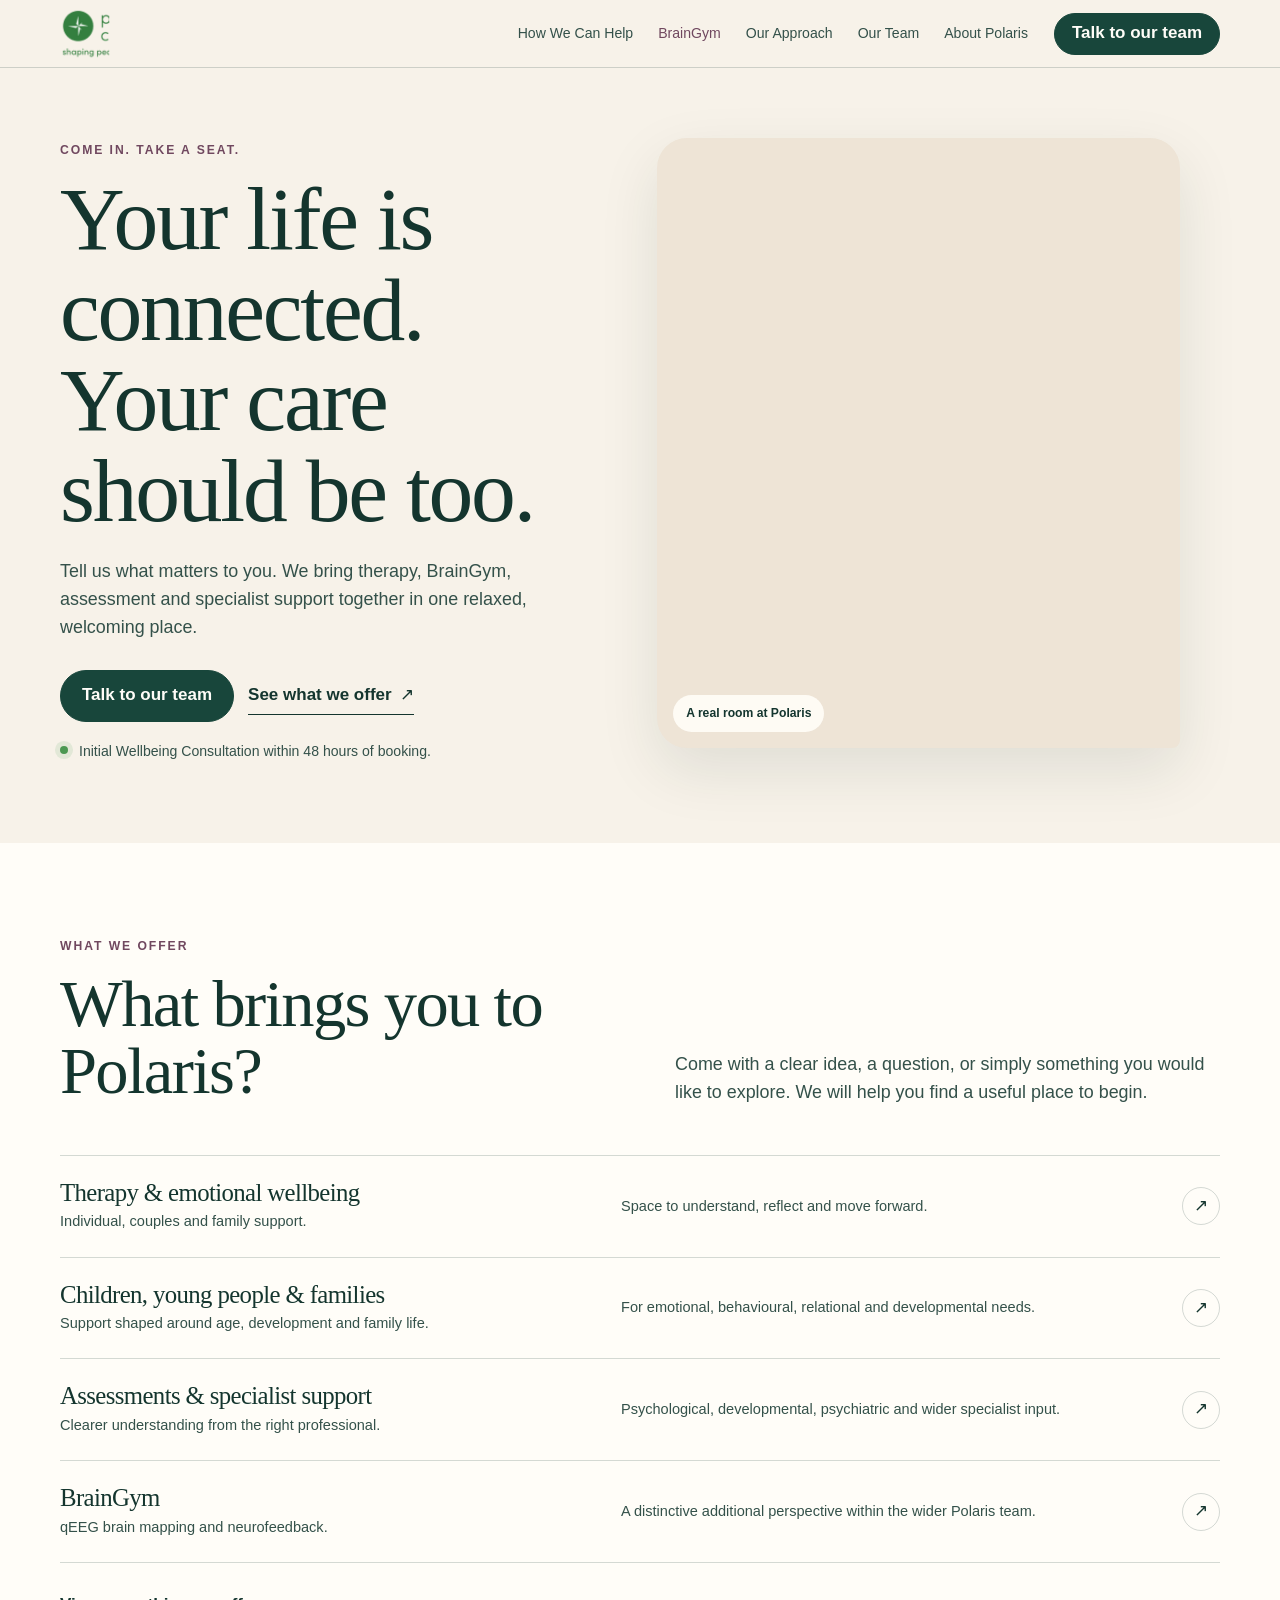
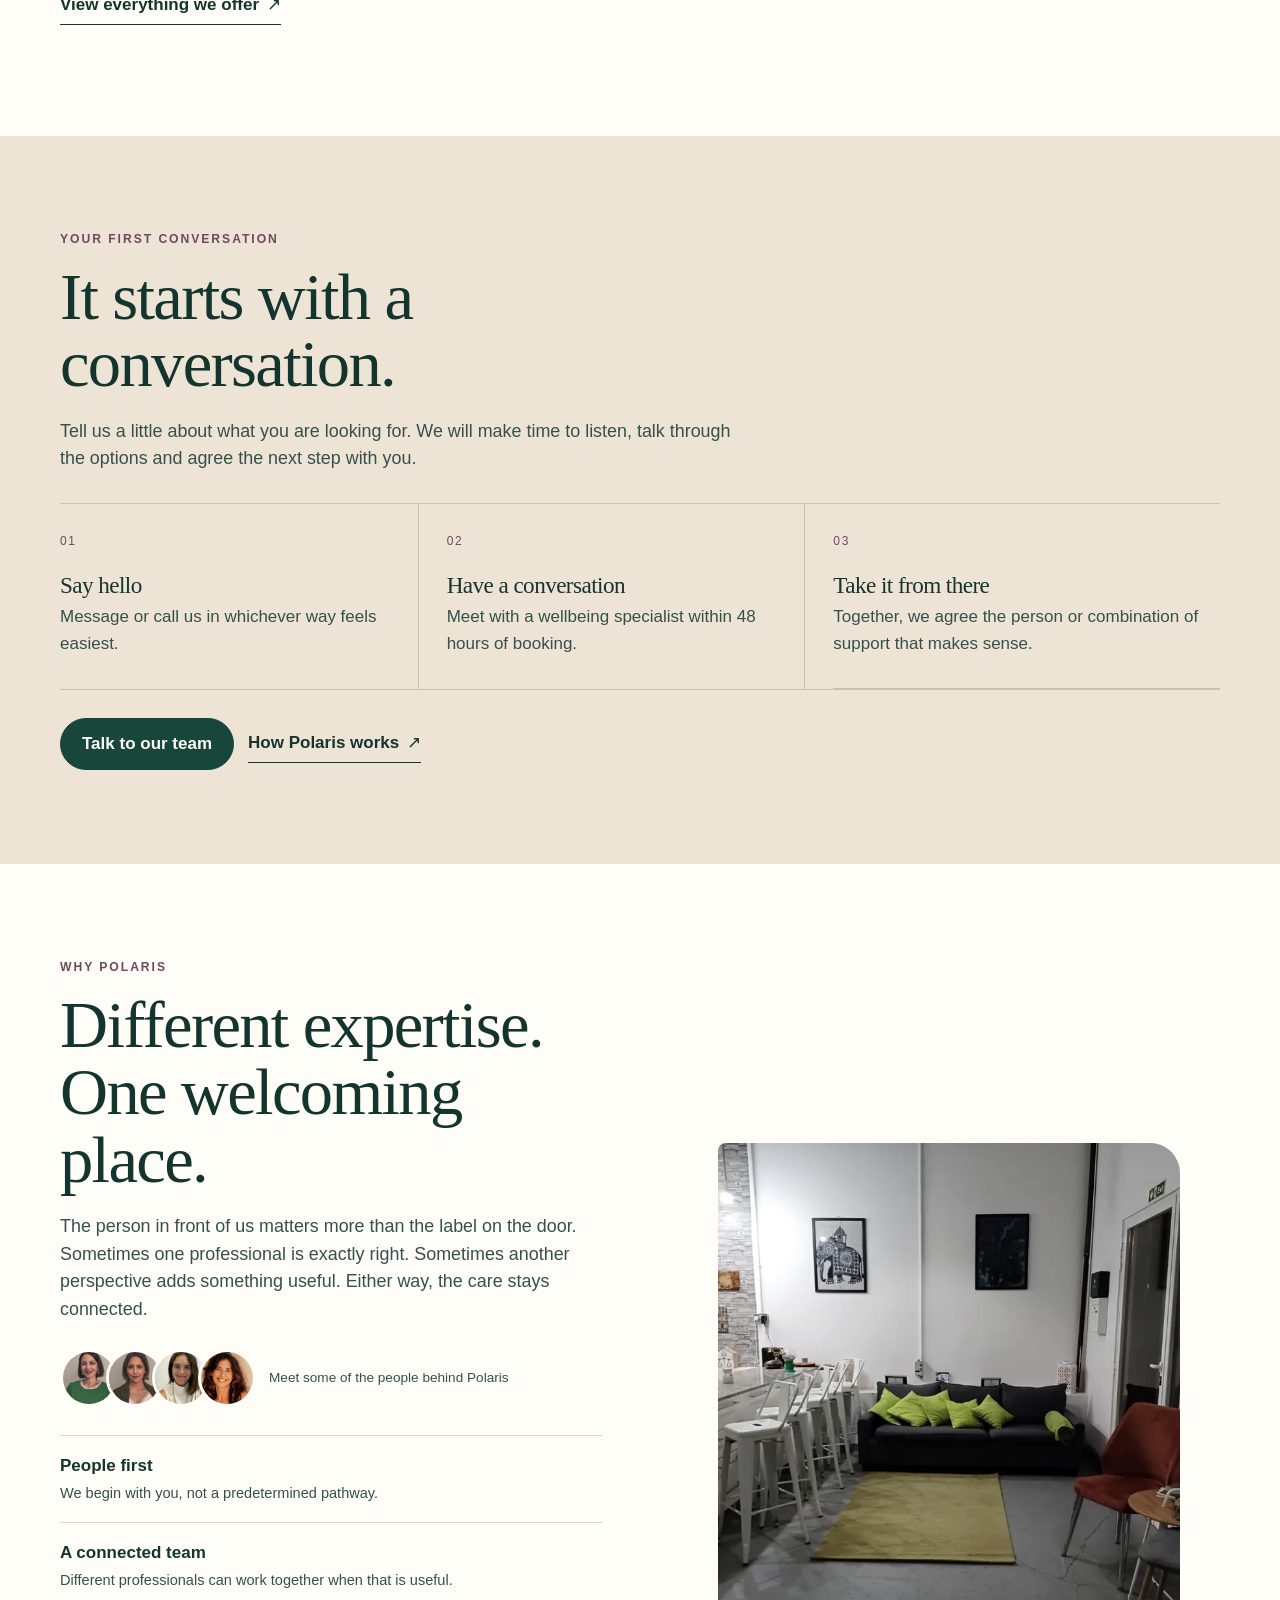
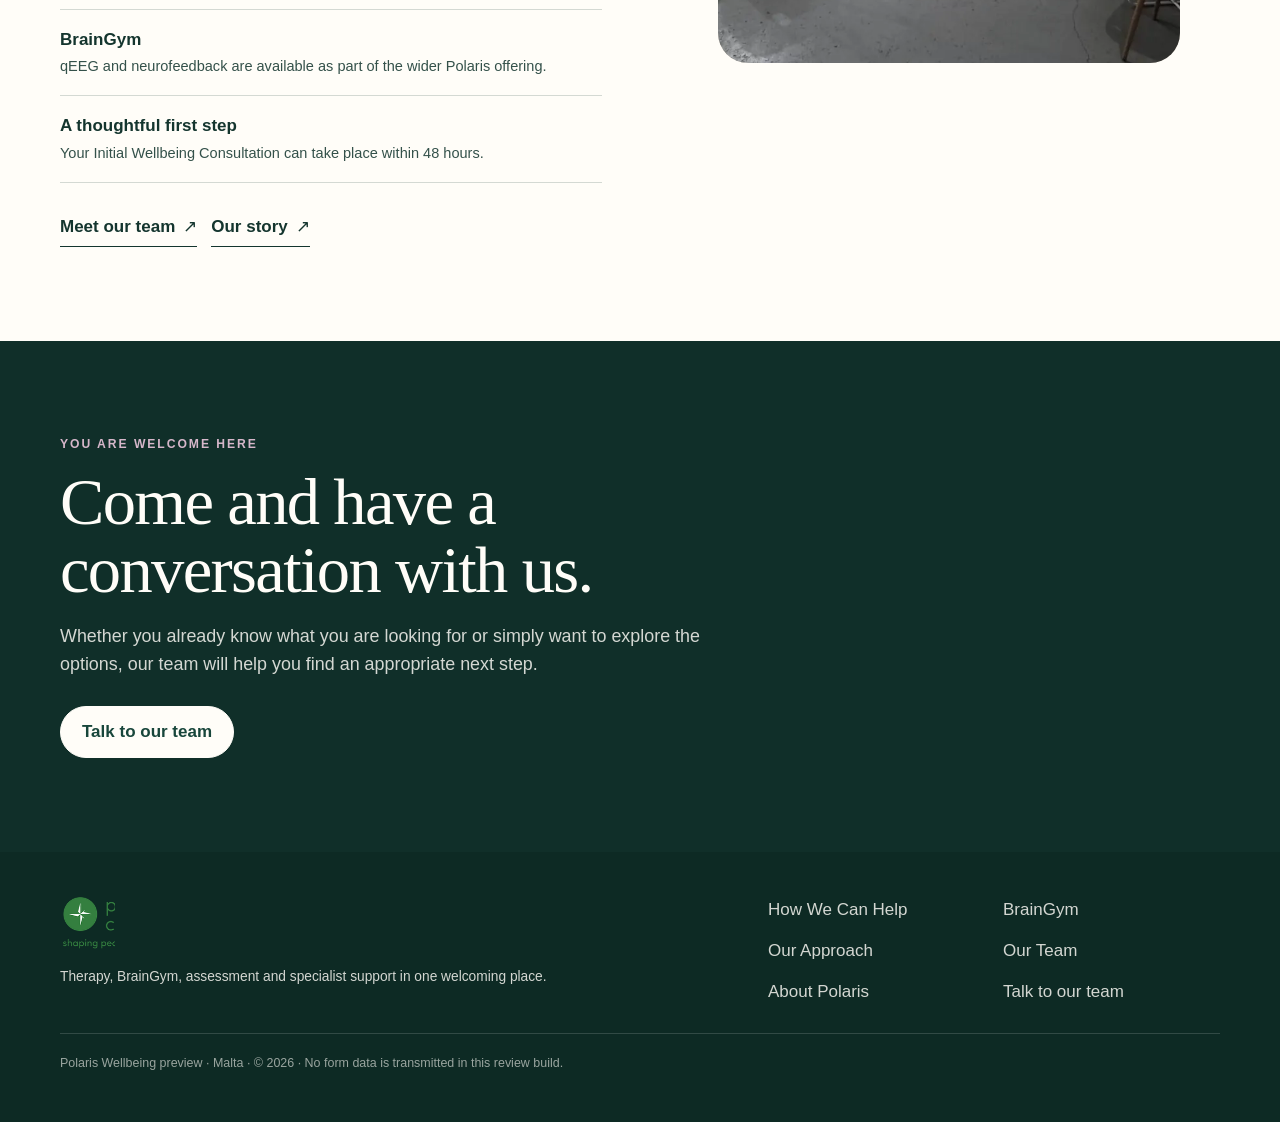
==== commit 294af4b4: "Remove duplicate Polaris Wellbeing header text and retain full logo" ====
--- a/index.html
+++ b/index.html
@@ -17,7 +17,6 @@
   <div class="shell header-inner">
     <a class="brand" href="index.html" aria-label="Polaris Wellbeing home">
       <img src="assets/polaris-mark.png" alt="" width="34" height="34">
-      <span class="brand-name"><span>Polaris</span><strong>Wellbeing</strong></span>
     </a>
     <nav class="desktop-nav" aria-label="Primary navigation"><a href="how-we-can-help.html">How We Can Help</a><a href="braingym.html" class="nav-braingym">BrainGym</a><a href="our-approach.html">Our Approach</a><a href="our-team.html">Our Team</a><a href="about-polaris.html">About Polaris</a></nav>
     <a class="button header-cta" href="talk-to-our-team.html">Talk to our team</a>
@@ -140,7 +139,7 @@
   <div class="shell">
     <div class="footer-grid">
       <div>
-        <a class="footer-brand" href="index.html"><img src="assets/polaris-mark.png" alt=""><strong>Polaris Wellbeing</strong></a>
+        <a class="footer-brand" href="index.html"><img src="assets/polaris-mark.png" alt=""></a>
         <p class="small">Therapy, BrainGym, assessment and specialist support in one welcoming place.</p>
       </div>
       <nav class="footer-links" aria-label="Footer navigation">
--- a/styles.css
+++ b/styles.css
@@ -382,3 +382,34 @@
   html { scroll-behavior: auto; }
   *, *::before, *::after { transition: none !important; animation: none !important; }
 }
+
+
+/* Polaris full-logo lockup: remove duplicate HTML wordmark */
+.brand-name { display: none !important; }
+.brand img {
+  width: 148px;
+  height: auto;
+  max-height: 52px;
+  object-fit: contain;
+  object-position: left center;
+}
+.footer-brand img {
+  width: 156px;
+  height: auto;
+  max-height: 58px;
+  object-fit: contain;
+  object-position: left center;
+}
+.footer-brand strong { display: none !important; }
+
+@media (max-width: 759px) {
+  .brand img {
+    width: 118px;
+    height: auto;
+    max-height: 46px;
+  }
+  .footer-brand img {
+    width: 146px;
+    height: auto;
+  }
+}
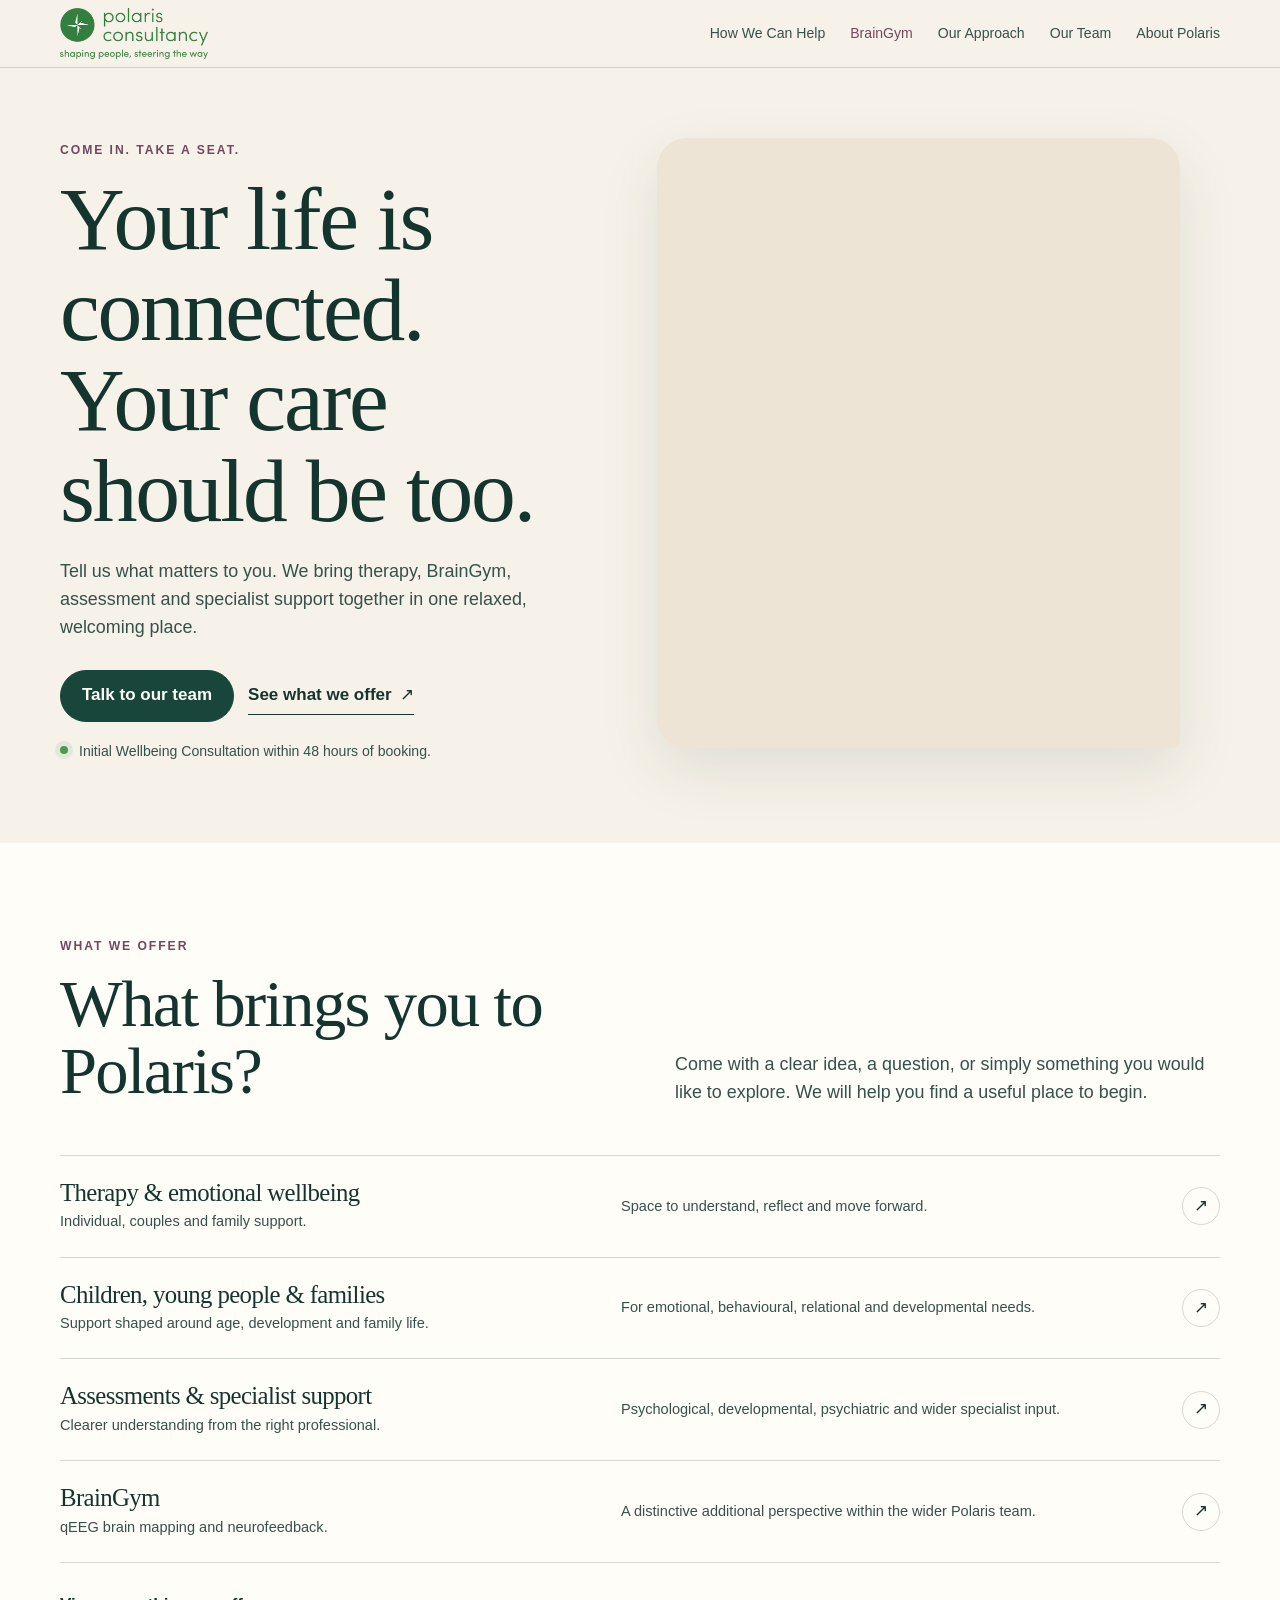
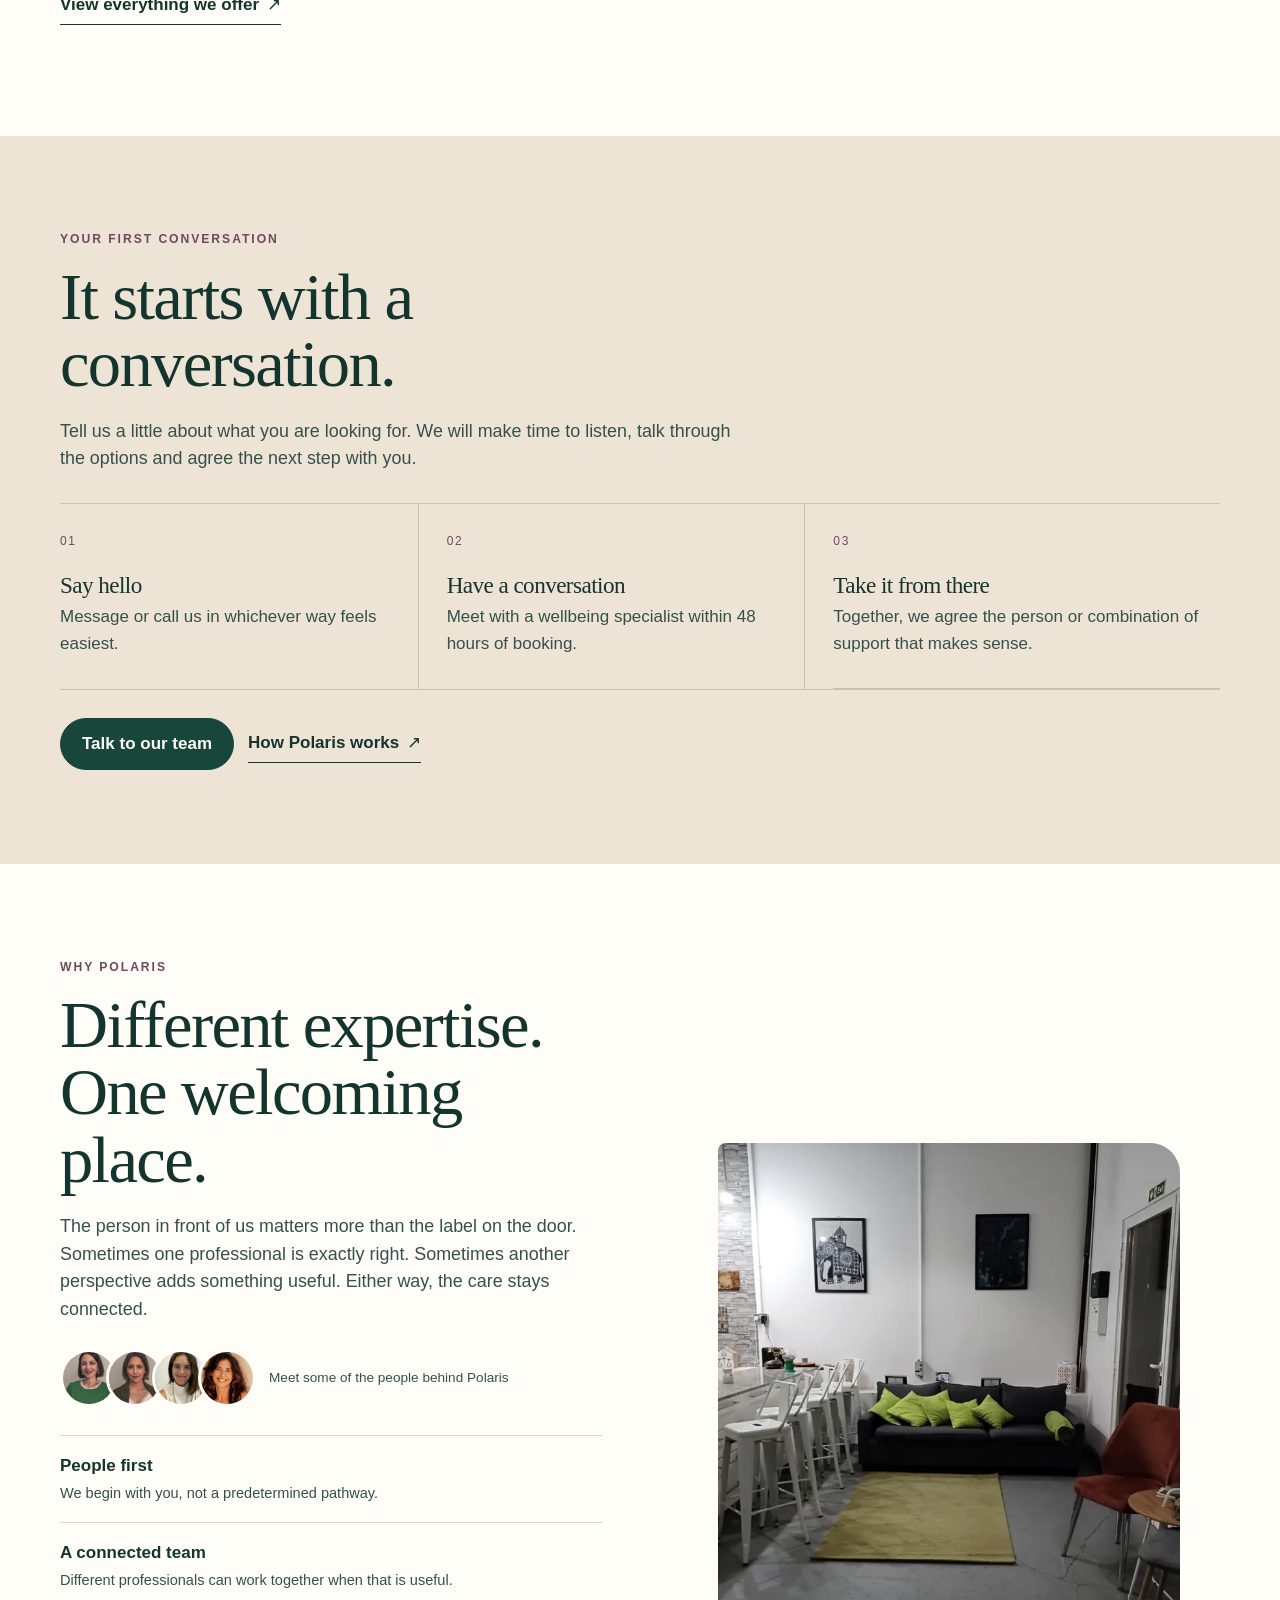
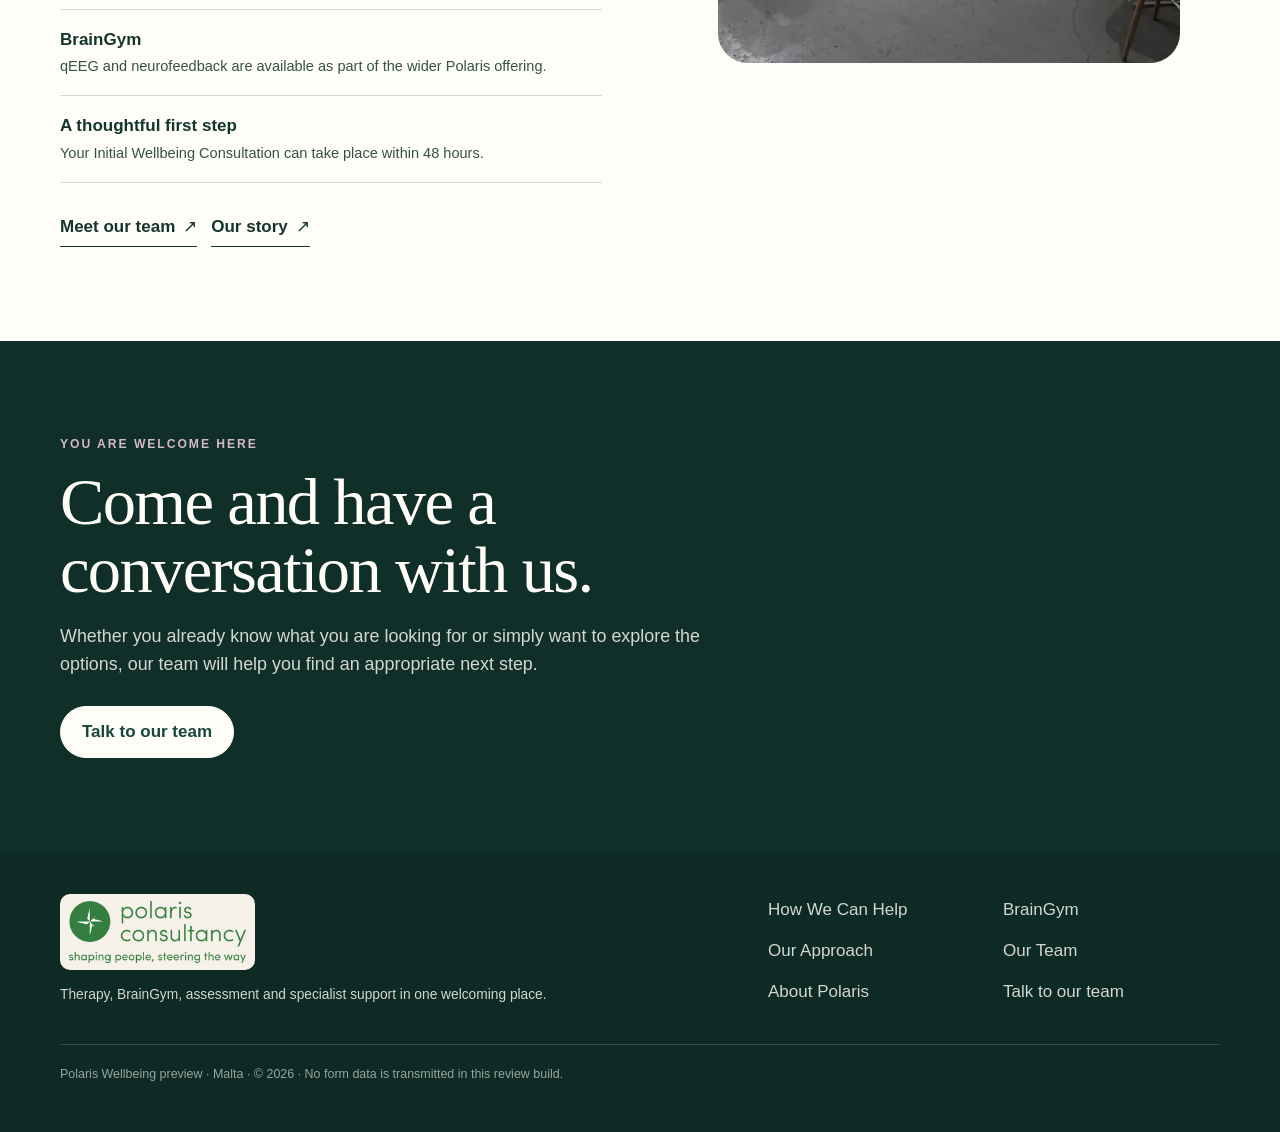
==== commit 94530f62: "Publish therapy hero, full logo, and remove sticky header CTA" ====
--- a/index.html
+++ b/index.html
@@ -19,7 +19,6 @@
       <img src="assets/polaris-mark.png" alt="" width="34" height="34">
     </a>
     <nav class="desktop-nav" aria-label="Primary navigation"><a href="how-we-can-help.html">How We Can Help</a><a href="braingym.html" class="nav-braingym">BrainGym</a><a href="our-approach.html">Our Approach</a><a href="our-team.html">Our Team</a><a href="about-polaris.html">About Polaris</a></nav>
-    <a class="button header-cta" href="talk-to-our-team.html">Talk to our team</a>
     <button class="menu-toggle" type="button" aria-label="Open menu" aria-expanded="false" aria-controls="mobile-navigation" data-menu-toggle>
       <span class="menu-lines" aria-hidden="true"></span>
     </button>
@@ -45,9 +44,8 @@
       <figure class="hero-media">
         <picture>
           <source media="(min-width:760px)" srcset="assets/hero-desktop.webp">
-          <img src="assets/hero-mobile.webp" alt="Two comfortable chairs and a small table in a Polaris consultation room" width="900" height="1050">
+          <img src="assets/hero-mobile.webp" alt="A stylised therapy conversation in a warm consultation room" width="900" height="1050">
         </picture>
-        <figcaption class="hero-caption">A real room at Polaris</figcaption>
       </figure>
     </div>
   </section>
--- a/styles.css
+++ b/styles.css
@@ -1,415 +1,57 @@
-:root {
-  --ink: #14352e;
-  --ink-soft: #34514a;
-  --forest: #18463b;
-  --forest-deep: #102f29;
-  --leaf: #4c9852;
-  --plum: #70485f;
-  --cream: #f7f2e9;
-  --paper: #fffdf8;
-  --sand: #eee4d6;
-  --line: rgba(20, 53, 46, 0.18);
-  --white: #ffffff;
-  --shadow: 0 22px 60px rgba(24, 50, 42, 0.10);
-  --serif: Iowan Old Style, Baskerville, "Times New Roman", Times, serif;
-  --sans: -apple-system, BlinkMacSystemFont, "Segoe UI", Roboto, Helvetica, Arial, sans-serif;
-  --content: 1160px;
-  --reading: 680px;
-  --header-h: 68px;
+@import url('styles-v03-base.css');
+
+/* Controlled mobile-first corrections: retain existing v0.3 design. */
+.header-cta {
+  display: none !important;
 }
 
-* { box-sizing: border-box; }
-html { scroll-behavior: smooth; }
-body {
-  margin: 0;
-  background: var(--cream);
-  color: var(--ink);
-  font-family: var(--sans);
-  font-size: 17px;
-  line-height: 1.58;
-  -webkit-font-smoothing: antialiased;
-  text-rendering: optimizeLegibility;
-}
-body.nav-open { overflow: hidden; }
-a { color: inherit; text-decoration: none; }
-img { display: block; max-width: 100%; }
-button, input, select, textarea { font: inherit; }
-button, a { -webkit-tap-highlight-color: transparent; }
-:focus-visible { outline: 3px solid rgba(76, 152, 82, 0.65); outline-offset: 4px; }
-
-.skip-link {
-  position: fixed;
-  left: 16px;
-  top: -80px;
-  z-index: 999;
-  background: var(--white);
-  color: var(--ink);
-  padding: 12px 16px;
-  border-radius: 4px;
-}
-.skip-link:focus { top: 12px; }
-
-.shell { width: min(calc(100% - 40px), var(--content)); margin-inline: auto; }
-.reading { width: min(100%, var(--reading)); }
-.section { padding: 64px 0; }
-.section--paper { background: var(--paper); }
-.section--sand { background: var(--sand); }
-.section--forest { background: var(--forest-deep); color: var(--paper); }
-
-.eyebrow {
-  margin: 0 0 14px;
-  font-size: 0.76rem;
-  font-weight: 750;
-  letter-spacing: 0.16em;
-  text-transform: uppercase;
-  color: var(--plum);
-}
-.section--forest .eyebrow { color: #d6b7ca; }
-h1, h2, h3, p { margin-top: 0; }
-h1, h2, h3 { font-family: var(--serif); font-weight: 500; letter-spacing: -0.025em; line-height: 1.01; }
-h1 { font-size: clamp(3.05rem, 13vw, 4.4rem); margin-bottom: 22px; }
-h2 { font-size: clamp(2.35rem, 10vw, 3.7rem); margin-bottom: 20px; }
-h3 { font-size: 1.55rem; line-height: 1.08; margin-bottom: 8px; }
-.lead { font-size: 1.12rem; line-height: 1.55; color: var(--ink-soft); }
-.section--forest .lead { color: rgba(255,253,248,0.82); }
-.kicker { font-family: var(--serif); font-size: 1.35rem; color: var(--plum); }
-.muted { color: var(--ink-soft); }
-.small { font-size: 0.86rem; }
-
-.site-header {
-  position: sticky;
-  top: 0;
-  z-index: 100;
-  height: var(--header-h);
-  background: rgba(247, 242, 233, 0.94);
-  border-bottom: 1px solid var(--line);
-  backdrop-filter: blur(16px);
-  -webkit-backdrop-filter: blur(16px);
-}
-.header-inner {
-  height: 100%;
-  display: flex;
-  align-items: center;
-  justify-content: space-between;
-  gap: 18px;
-}
-.brand { display: inline-flex; align-items: center; gap: 10px; min-width: 0; }
-.brand img { width: 34px; height: 34px; object-fit: contain; }
-.brand-name { display: flex; align-items: baseline; gap: 5px; white-space: nowrap; font-size: 1.03rem; letter-spacing: -0.02em; }
-.brand-name strong { font-weight: 650; }
-.menu-toggle {
-  width: 46px;
-  height: 46px;
-  display: grid;
-  place-items: center;
-  border: 0;
-  background: transparent;
-  color: var(--ink);
-  cursor: pointer;
-}
-.menu-lines, .menu-lines::before, .menu-lines::after {
-  display: block;
-  width: 23px;
-  height: 1.5px;
-  background: currentColor;
-  transition: transform 180ms ease, opacity 180ms ease;
-}
-.menu-lines { position: relative; }
-.menu-lines::before, .menu-lines::after { content: ""; position: absolute; left: 0; }
-.menu-lines::before { top: -7px; }
-.menu-lines::after { top: 7px; }
-.menu-toggle[aria-expanded="true"] .menu-lines { background: transparent; }
-.menu-toggle[aria-expanded="true"] .menu-lines::before { transform: translateY(7px) rotate(45deg); }
-.menu-toggle[aria-expanded="true"] .menu-lines::after { transform: translateY(-7px) rotate(-45deg); }
-.desktop-nav, .header-cta { display: none; }
-.mobile-nav {
-  position: fixed;
-  inset: var(--header-h) 0 0;
-  z-index: 90;
-  padding: 24px 20px calc(32px + env(safe-area-inset-bottom));
-  background: var(--cream);
-  transform: translateY(-10px);
-  opacity: 0;
-  visibility: hidden;
-  transition: opacity 180ms ease, transform 180ms ease, visibility 180ms;
-  overflow-y: auto;
-}
-.mobile-nav.is-open { opacity: 1; visibility: visible; transform: translateY(0); }
-.mobile-nav a {
-  display: flex;
-  align-items: center;
-  justify-content: space-between;
-  min-height: 59px;
-  border-bottom: 1px solid var(--line);
-  font-family: var(--serif);
-  font-size: 1.75rem;
-}
-.mobile-nav a::after { content: "↗"; font-family: var(--sans); font-size: 1.1rem; }
-.mobile-nav .nav-braingym { color: var(--plum); }
-.mobile-nav .button { margin-top: 24px; border: 0; font-family: var(--sans); font-size: 1rem; }
-.mobile-nav .button::after { content: none; }
-
-.button {
-  min-height: 52px;
-  display: inline-flex;
-  align-items: center;
-  justify-content: center;
-  gap: 10px;
-  padding: 13px 21px;
-  border: 1px solid var(--forest);
-  border-radius: 999px;
-  background: var(--forest);
-  color: var(--paper);
-  font-weight: 680;
-  line-height: 1.1;
-  cursor: pointer;
-  transition: transform 160ms ease, background 160ms ease, color 160ms ease;
-}
-.button:hover { transform: translateY(-1px); background: var(--forest-deep); }
-.button--light { border-color: var(--paper); background: var(--paper); color: var(--forest); }
-.button--ghost { background: transparent; color: var(--forest); }
-.button--wide { width: 100%; }
-.text-link { display: inline-flex; align-items: center; gap: 8px; padding-block: 5px; border-bottom: 1px solid currentColor; font-weight: 650; }
-.text-link::after { content: "↗"; font-weight: 400; }
-.actions { display: flex; flex-wrap: wrap; align-items: center; gap: 14px; }
-
-.hero { padding: 42px 0 56px; }
-.hero-copy { position: relative; z-index: 1; }
-.hero .lead { max-width: 35rem; }
-.hero .actions { margin: 28px 0 18px; }
-.promise { display: flex; gap: 11px; align-items: flex-start; margin: 0; font-size: 0.88rem; color: var(--ink-soft); }
-.promise::before { content: ""; flex: 0 0 8px; height: 8px; margin-top: 0.42rem; border-radius: 50%; background: var(--leaf); box-shadow: 0 0 0 5px rgba(76,152,82,.12); }
-.hero-media {
-  margin-top: 35px;
-  position: relative;
-  overflow: hidden;
-  min-height: 330px;
-  border-radius: 30px 30px 8px 30px;
-  background: var(--sand);
-  box-shadow: var(--shadow);
-}
-.hero-media picture, .hero-media img { width: 100%; height: 100%; }
-.hero-media img { position: absolute; inset: 0; object-fit: cover; object-position: center 62%; }
-.hero-caption {
-  position: absolute;
-  left: 16px;
-  bottom: 16px;
-  padding: 9px 13px;
-  border-radius: 999px;
-  background: rgba(255,253,248,.9);
-  color: var(--ink);
-  font-size: 0.76rem;
-  font-weight: 650;
-  backdrop-filter: blur(10px);
+.brand {
+  flex: 0 0 auto;
+  overflow: visible;
 }
 
-.offer-list { margin-top: 30px; border-top: 1px solid var(--line); }
-.offer-row {
-  display: grid;
-  grid-template-columns: 1fr auto;
-  gap: 16px;
-  padding: 20px 0;
-  border-bottom: 1px solid var(--line);
-  align-items: center;
+.brand img {
+  display: block !important;
+  width: auto !important;
+  height: 50px !important;
+  max-width: 143px !important;
+  max-height: 50px !important;
+  object-fit: contain !important;
+  object-position: left center !important;
 }
-.offer-row h3 { margin: 0 0 5px; }
-.offer-row p { margin: 0; color: var(--ink-soft); font-size: 0.91rem; line-height: 1.45; }
-.offer-arrow { width: 38px; height: 38px; display: grid; place-items: center; border: 1px solid var(--line); border-radius: 50%; transition: transform 160ms ease, background 160ms ease; }
-.offer-row:hover .offer-arrow { transform: translate(2px,-2px); background: var(--paper); }
-.offer-footer { margin-top: 24px; }
 
-.steps { margin-top: 30px; counter-reset: care-step; }
-.step { display: grid; grid-template-columns: 42px 1fr; gap: 16px; padding: 20px 0; border-top: 1px solid rgba(20,53,46,.2); }
-.step:last-child { border-bottom: 1px solid rgba(20,53,46,.2); }
-.step-number { font-size: 0.75rem; letter-spacing: .14em; color: var(--plum); padding-top: 7px; }
-.step h3 { font-size: 1.45rem; margin: 0 0 6px; }
-.step p { margin: 0; color: var(--ink-soft); }
+.footer-brand {
+  display: inline-flex;
+  width: fit-content;
+  padding: 7px 9px;
+  border-radius: 10px;
+  background: var(--cream);
+}
 
-.polaris-grid { display: grid; gap: 34px; }
-.people-strip { display: flex; align-items: center; margin: 25px 0 20px; }
-.people-strip img { width: 58px; height: 58px; border-radius: 50%; object-fit: cover; border: 3px solid var(--paper); margin-left: -12px; }
-.people-strip img:first-child { margin-left: 0; }
-.people-strip span { margin-left: 13px; font-size: 0.85rem; color: var(--ink-soft); }
-.trust-list { margin: 28px 0 0; padding: 0; list-style: none; border-top: 1px solid var(--line); }
-.trust-list li { padding: 17px 0; border-bottom: 1px solid var(--line); }
-.trust-list strong { display: block; margin-bottom: 2px; }
-.trust-list span { display: block; color: var(--ink-soft); font-size: 0.91rem; }
-.polaris-photo { position: relative; min-height: 320px; overflow: hidden; border-radius: 8px 30px 30px 30px; background: var(--sand); }
-.polaris-photo img { position: absolute; inset: 0; width: 100%; height: 100%; object-fit: cover; }
+.footer-brand img {
+  display: block !important;
+  width: auto !important;
+  height: 58px !important;
+  max-width: 166px !important;
+  max-height: 58px !important;
+  object-fit: contain !important;
+  object-position: left center !important;
+}
 
-.final-invite { text-align: left; }
-.final-invite .reading { max-width: 760px; }
-.final-invite h2 { max-width: 680px; }
-.final-invite .actions { margin-top: 28px; }
-
-.site-footer { padding: 42px 0 calc(95px + env(safe-area-inset-bottom)); background: #0d2a24; color: rgba(255,253,248,.82); }
-.footer-grid { display: grid; gap: 30px; }
-.footer-brand { display: flex; align-items: center; gap: 11px; color: var(--paper); margin-bottom: 14px; }
-.footer-brand img { width: 34px; height: 34px; }
-.footer-brand strong { font-size: 1.05rem; }
-.footer-links { display: grid; grid-template-columns: 1fr 1fr; gap: 8px 18px; }
-.footer-links a { padding-block: 3px; }
-.footer-meta { margin-top: 24px; padding-top: 20px; border-top: 1px solid rgba(255,255,255,.15); font-size: .78rem; color: rgba(255,253,248,.58); }
-
-.mobile-contact {
-  position: fixed;
-  z-index: 80;
-  left: 14px;
-  right: 14px;
-  bottom: calc(12px + env(safe-area-inset-bottom));
-  display: flex;
-  align-items: center;
-  justify-content: center;
-  min-height: 54px;
-  border-radius: 999px;
-  background: var(--forest);
-  color: var(--paper);
-  box-shadow: 0 14px 34px rgba(16,47,41,.27);
-  font-weight: 700;
+.hero-caption {
+  display: none !important;
 }
-body.contact-page .mobile-contact { display: none; }
-
-/* Inner pages */
-.page-hero { padding: 42px 0 48px; }
-.page-hero h1 { max-width: 850px; }
-.page-hero .lead { max-width: 700px; }
-.breadcrumbs { margin: 0 0 28px; font-size: .78rem; text-transform: uppercase; letter-spacing: .12em; color: var(--plum); }
-.page-layout { display: grid; gap: 36px; }
-.page-image { min-height: 320px; overflow: hidden; border-radius: 30px 30px 8px 30px; background: var(--sand); }
-.page-image img { width: 100%; height: 100%; object-fit: cover; }
-
-.detail-list { border-top: 1px solid var(--line); margin-top: 30px; }
-.detail-row { padding: 23px 0; border-bottom: 1px solid var(--line); }
-.detail-row h3 { margin: 0 0 7px; }
-.detail-row p { margin: 0; color: var(--ink-soft); }
-.detail-row a { display: inline-flex; margin-top: 12px; color: var(--plum); font-weight: 680; }
-
-.service-accordion { margin-top: 30px; border-top: 1px solid var(--line); }
-.service-accordion details { border-bottom: 1px solid var(--line); }
-.service-accordion summary { list-style: none; cursor: pointer; padding: 22px 38px 22px 0; position: relative; font-family: var(--serif); font-size: 1.5rem; line-height: 1.15; }
-.service-accordion summary::-webkit-details-marker { display: none; }
-.service-accordion summary::after { content: "+"; position: absolute; right: 3px; top: 20px; font-family: var(--sans); font-size: 1.4rem; font-weight: 300; }
-.service-accordion details[open] summary::after { content: "−"; }
-.service-accordion .details-body { padding: 0 0 24px; color: var(--ink-soft); }
-.service-accordion ul { margin: 12px 0 0; padding-left: 20px; }
-
-.team-grid { display: grid; grid-template-columns: 1fr 1fr; gap: 18px; margin-top: 30px; }
-.team-card { min-width: 0; }
-.team-photo { aspect-ratio: .84; overflow: hidden; border-radius: 18px 18px 5px 18px; background: var(--sand); margin-bottom: 13px; }
-.team-photo img { width: 100%; height: 100%; object-fit: cover; }
-.team-card h3 { font-size: 1.25rem; margin: 0 0 5px; }
-.team-card p { font-size: .82rem; color: var(--ink-soft); margin: 0; line-height: 1.4; }
-
-.contact-intro { max-width: 700px; }
-.contact-methods { margin-top: 34px; border-top: 1px solid var(--line); }
-.contact-method {
-  display: grid;
-  grid-template-columns: 34px 1fr 30px;
-  gap: 12px;
-  align-items: center;
-  padding: 21px 0;
-  border-bottom: 1px solid var(--line);
-}
-.contact-method .num { font-size: .72rem; letter-spacing: .14em; color: var(--plum); }
-.contact-method h3 { margin: 0 0 4px; font-size: 1.45rem; }
-.contact-method p { margin: 0; color: var(--ink-soft); font-size: .88rem; line-height: 1.4; }
-.contact-method .arrow { font-size: 1.2rem; }
-.contact-note { padding: 18px; margin-top: 28px; border-radius: 14px; background: var(--sand); font-size: .86rem; color: var(--ink-soft); }
-
-.request-panel { margin-top: 34px; padding: 26px 20px; border-radius: 24px; background: var(--paper); box-shadow: var(--shadow); }
-.request-panel[hidden] { display: none; }
-.form-grid { display: grid; gap: 17px; }
-.field label, .field legend { display: block; margin-bottom: 7px; font-weight: 680; font-size: .9rem; }
-.field input, .field select, .field textarea {
-  width: 100%;
-  min-height: 50px;
-  border: 1px solid rgba(20,53,46,.28);
-  border-radius: 10px;
-  background: var(--white);
-  color: var(--ink);
-  padding: 12px 13px;
-}
-.field textarea { min-height: 116px; resize: vertical; }
-.fieldset { border: 0; margin: 0; padding: 0; }
-.radio-row { display: flex; flex-wrap: wrap; gap: 8px; }
-.radio-chip { position: relative; }
-.radio-chip input { position: absolute; opacity: 0; pointer-events: none; }
-.radio-chip span { display: inline-flex; min-height: 44px; align-items: center; padding: 9px 13px; border: 1px solid var(--line); border-radius: 999px; background: var(--white); }
-.radio-chip input:checked + span { border-color: var(--forest); background: var(--forest); color: var(--white); }
-.consent { display: grid; grid-template-columns: 20px 1fr; gap: 10px; align-items: start; font-size: .82rem; color: var(--ink-soft); }
-.consent input { width: 18px; height: 18px; margin-top: 2px; }
-.form-status { margin: 15px 0 0; padding: 14px; border-radius: 10px; background: #e8f0e7; color: var(--forest-deep); }
-.form-status[hidden] { display: none; }
 
 @media (min-width: 760px) {
-  .shell { width: min(calc(100% - 72px), var(--content)); }
-  .section { padding: 94px 0; }
-  h1 { font-size: clamp(4.2rem, 7vw, 6.4rem); }
-  h2 { font-size: clamp(3.1rem, 5.2vw, 5rem); }
-  .hero { padding: 70px 0 78px; }
-  .hero-grid { display: grid; grid-template-columns: minmax(0, .9fr) minmax(430px, 1.1fr); align-items: center; gap: 64px; }
-  .hero-media { min-height: 610px; margin-top: 0; }
-  .hero-media img { object-position: center; }
-  .offers-head { display: grid; grid-template-columns: 1fr 1fr; gap: 70px; align-items: end; }
-  .offer-row { grid-template-columns: 1fr 1fr auto; padding: 24px 0; }
-  .offer-row p { padding-right: 40px; }
-  .steps { display: grid; grid-template-columns: repeat(3,1fr); border-top: 1px solid var(--line); border-bottom: 1px solid var(--line); }
-  .step { display: block; border: 0; border-right: 1px solid var(--line); padding: 28px 28px 30px 0; margin-right: 28px; }
-  .step:last-child { border-right: 0; margin-right: 0; padding-right: 0; }
-  .step-number { display: block; padding: 0 0 22px; }
-  .polaris-grid { grid-template-columns: 1fr 1fr; align-items: center; gap: 76px; }
-  .polaris-photo { min-height: 520px; }
-  .footer-grid { grid-template-columns: 1.2fr .8fr; align-items: start; }
-  .site-footer { padding-bottom: 48px; }
-  .mobile-contact { display: none; }
-  .page-layout { grid-template-columns: 1fr .85fr; gap: 70px; align-items: center; }
-  .page-image { min-height: 540px; }
-  .team-grid { grid-template-columns: repeat(4,1fr); gap: 24px; }
-  .request-panel { padding: 38px; }
-  .form-grid.two { grid-template-columns: 1fr 1fr; }
-}
+  .brand img {
+    height: 52px !important;
+    max-width: 149px !important;
+    max-height: 52px !important;
+  }
 
-@media (min-width: 980px) {
-  .menu-toggle, .mobile-nav { display: none; }
-  .desktop-nav { display: flex; align-items: center; gap: 25px; margin-left: auto; }
-  .desktop-nav a { font-size: .88rem; color: var(--ink-soft); padding: 8px 0; border-bottom: 1px solid transparent; }
-  .desktop-nav a:hover, .desktop-nav a[aria-current="page"] { color: var(--ink); border-color: var(--ink); }
-  .desktop-nav .nav-braingym { color: var(--plum); }
-  .header-cta { display: inline-flex; min-height: 42px; padding: 10px 17px; margin-left: 8px; }
-}
-
-@media (prefers-reduced-motion: reduce) {
-  html { scroll-behavior: auto; }
-  *, *::before, *::after { transition: none !important; animation: none !important; }
-}
-
-
-/* Polaris full-logo lockup: remove duplicate HTML wordmark */
-.brand-name { display: none !important; }
-.brand img {
-  width: 148px;
-  height: auto;
-  max-height: 52px;
-  object-fit: contain;
-  object-position: left center;
-}
-.footer-brand img {
-  width: 156px;
-  height: auto;
-  max-height: 58px;
-  object-fit: contain;
-  object-position: left center;
-}
-.footer-brand strong { display: none !important; }
-
-@media (max-width: 759px) {
-  .brand img {
-    width: 118px;
-    height: auto;
-    max-height: 46px;
-  }
   .footer-brand img {
-    width: 146px;
-    height: auto;
+    height: 62px !important;
+    max-width: 177px !important;
+    max-height: 62px !important;
   }
 }
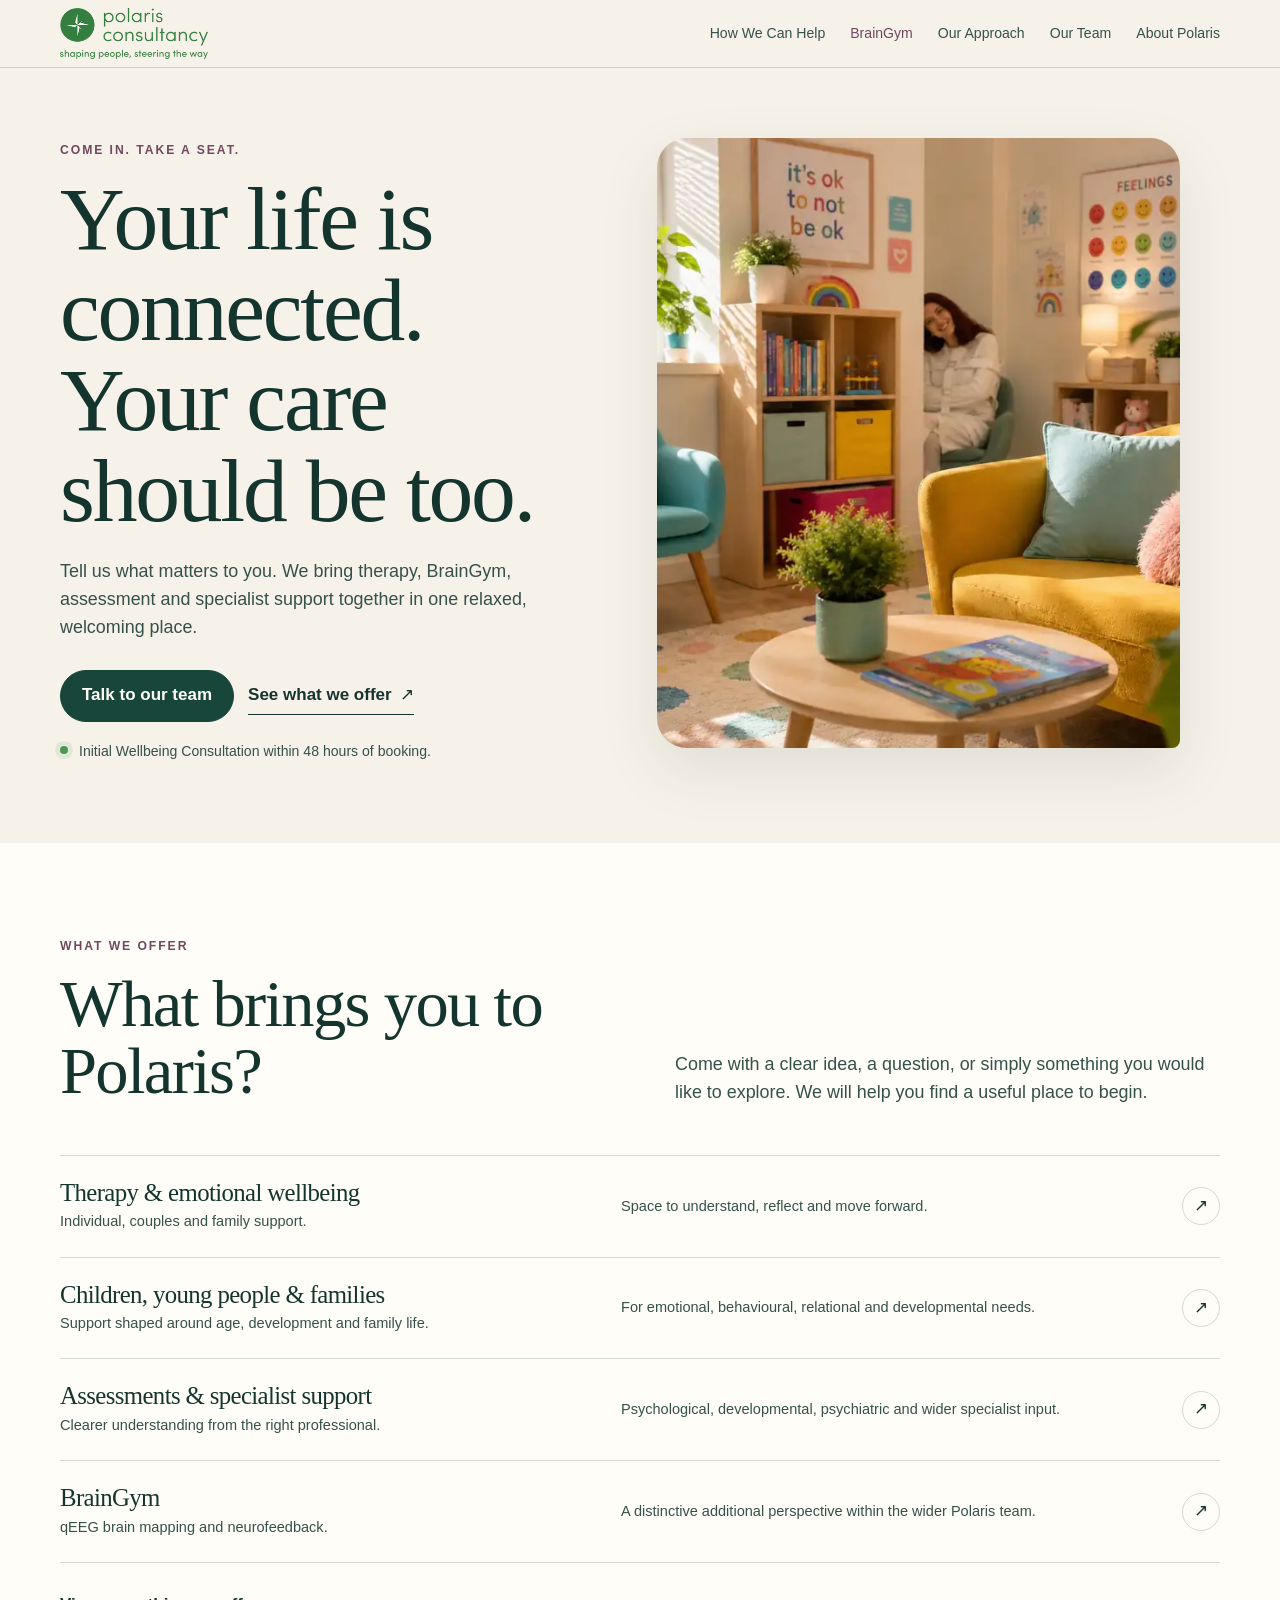
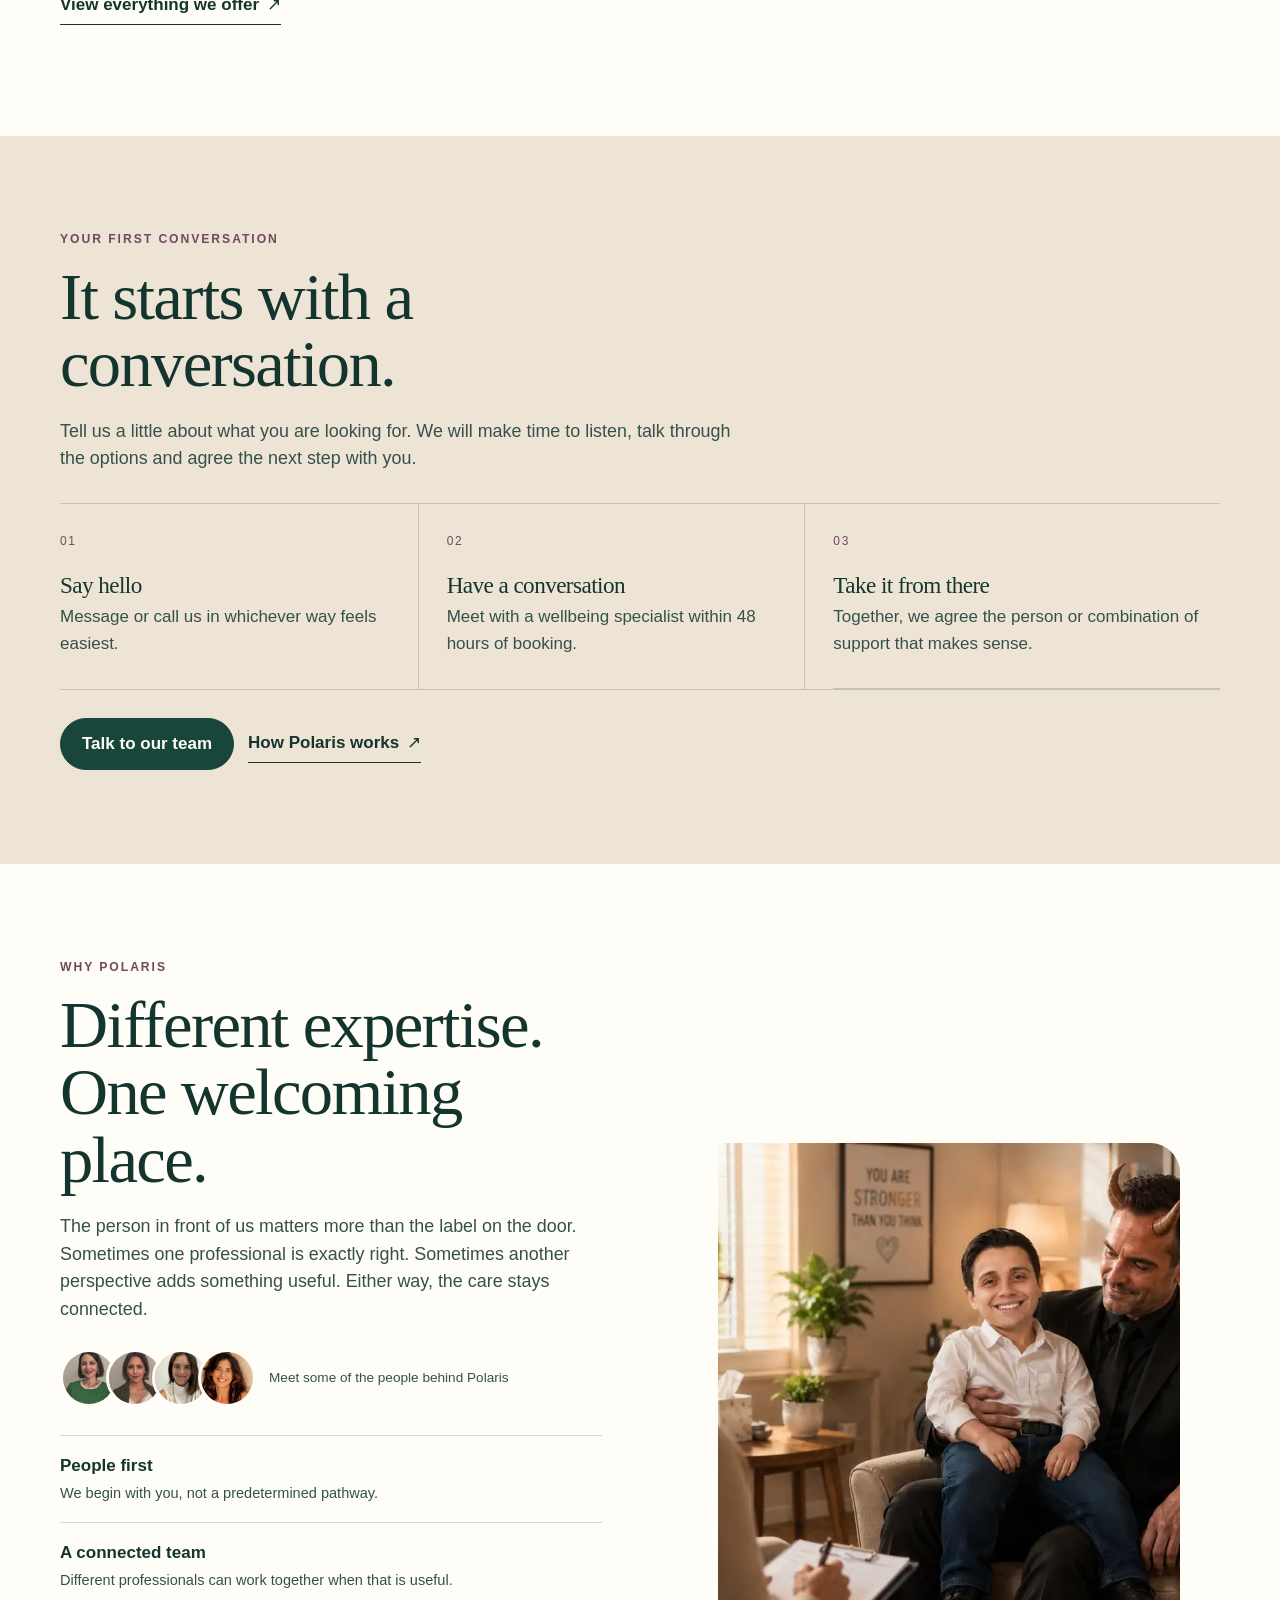
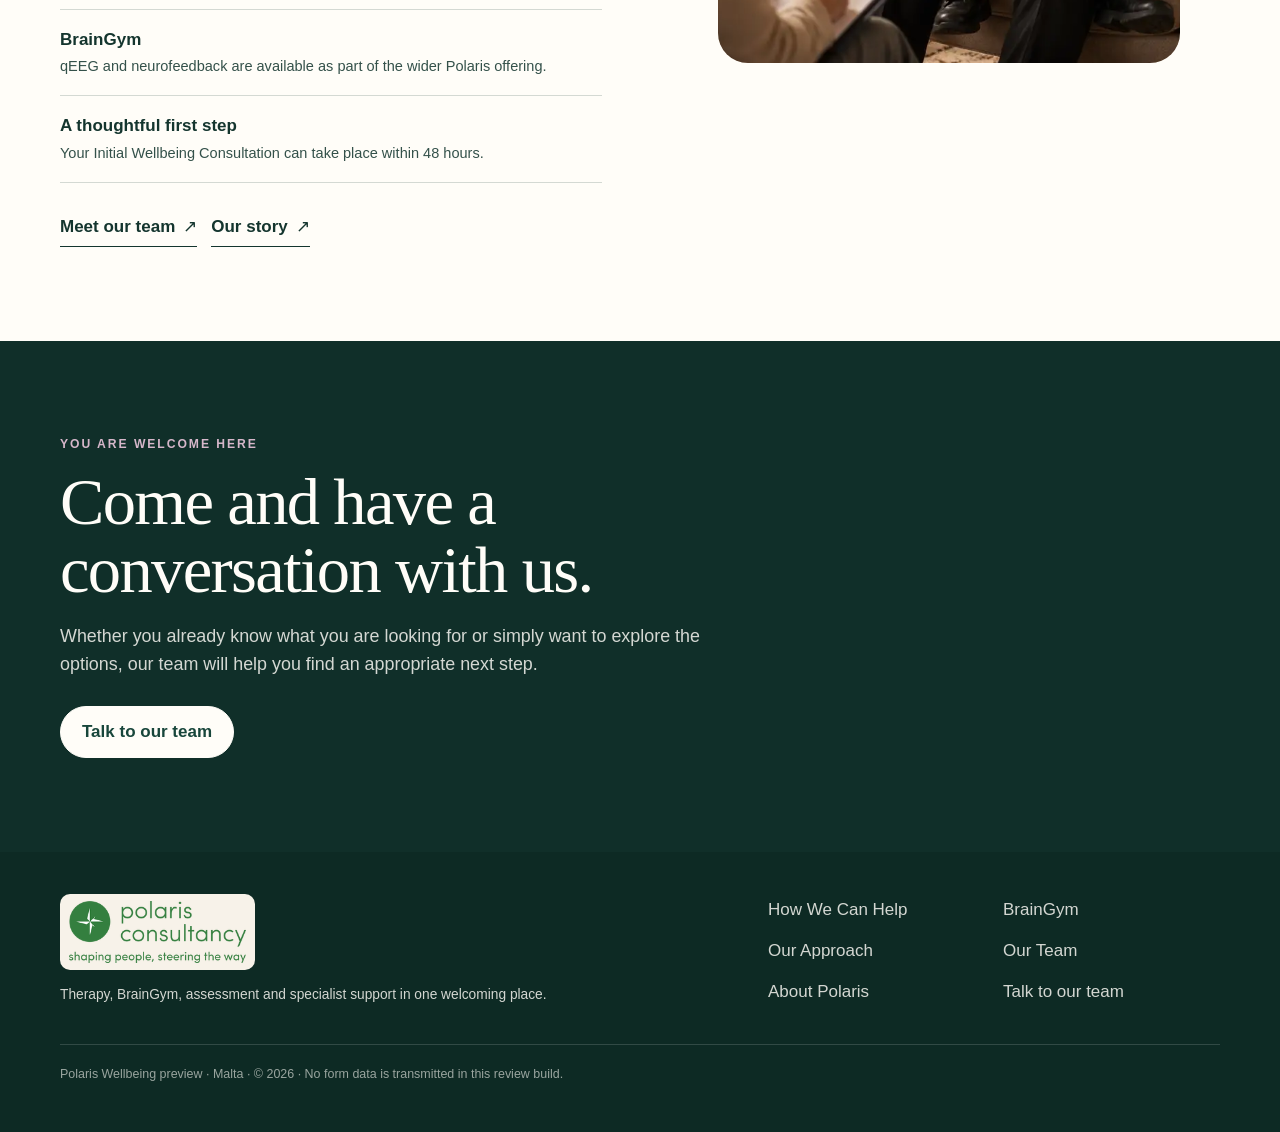
==== commit 0fc67a8f: "Place colourful therapy room in hero and move therapy scene lower" ====
--- a/index.html
+++ b/index.html
@@ -44,7 +44,7 @@
       <figure class="hero-media">
         <picture>
           <source media="(min-width:760px)" srcset="assets/hero-desktop.webp">
-          <img src="assets/hero-mobile.webp" alt="A stylised therapy conversation in a warm consultation room" width="900" height="1050">
+          <img src="assets/hero-mobile.webp" alt="A colourful, welcoming therapy room" width="600" height="700">
         </picture>
       </figure>
     </div>
@@ -118,7 +118,7 @@
         </ul>
         <div class="actions" style="margin-top:26px"><a class="text-link" href="our-team.html">Meet our team</a><a class="text-link" href="about-polaris.html">Our story</a></div>
       </div>
-      <figure class="polaris-photo"><img src="assets/polaris-space.webp" alt="A relaxed shared space inside Polaris Wellbeing" width="1100" height="800"></figure>
+      <figure class="polaris-photo"><img src="assets/polaris-space.webp" alt="A stylised therapy scene in a warm consultation room" width="760" height="760"></figure>
     </div>
   </section>
 
